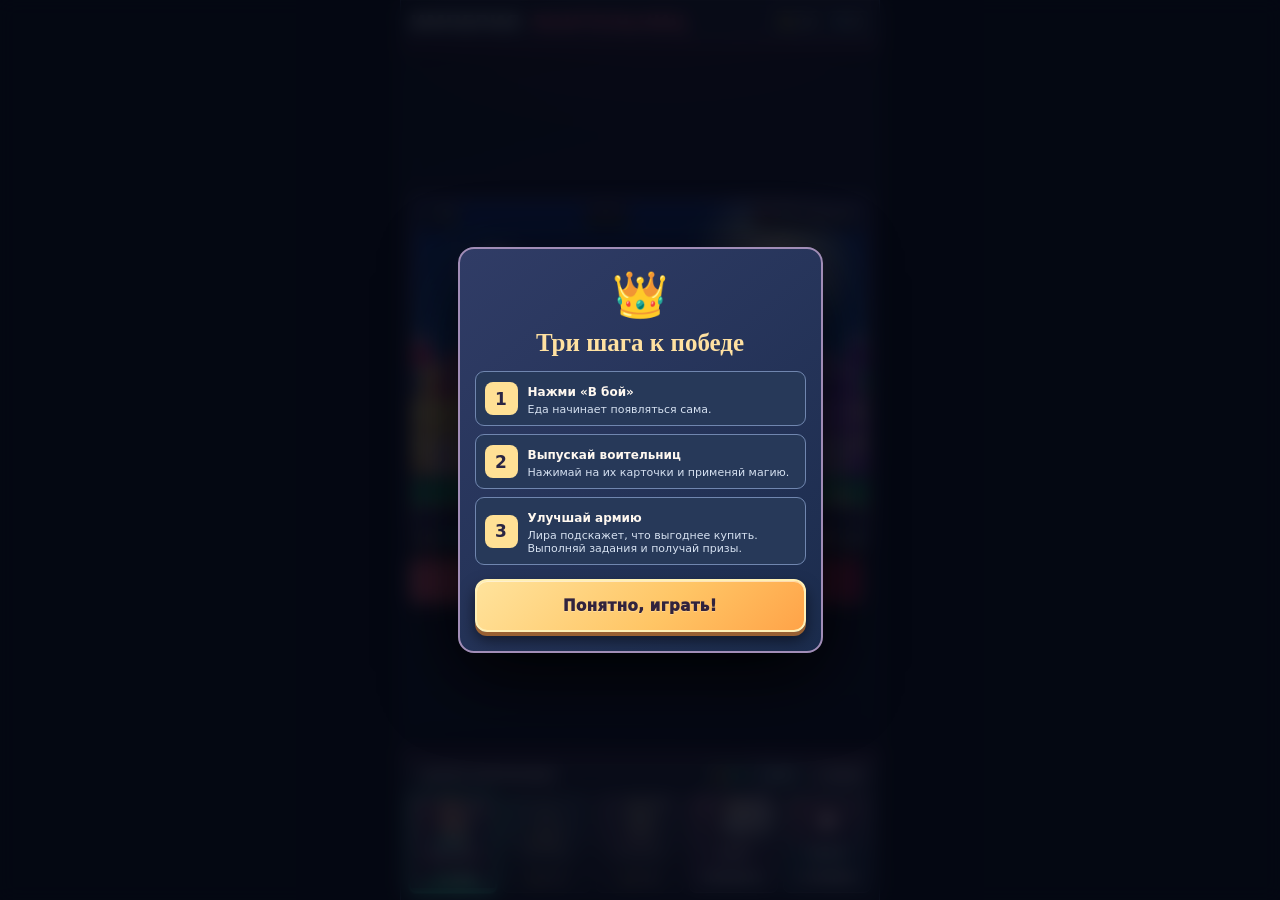
==== imperiya-voitel-nic/index.html @ 3a55069f "v15 ship Rock Tactics UI with one unified stylesheet and versioned game logic" ====
<!doctype html><html lang="ru"><head><meta charset="utf-8"><meta name="viewport" content="width=device-width,initial-scale=1,viewport-fit=cover"><meta name="theme-color" content="#0B0D17"><meta name="apple-mobile-web-app-capable" content="yes"><meta name="apple-mobile-web-app-status-bar-style" content="black-translucent"><meta name="apple-mobile-web-app-title" content="Воительницы"><meta name="description" content="Офлайн-рок-стратегия с единым боевым экраном: тактические режимы, три волны врагов, боевые контракты, автопризыв и постоянные кнопки воительниц"><link rel="manifest" href="manifest.webmanifest"><link rel="icon" href="icon.svg" type="image/svg+xml"><link rel="apple-touch-icon" href="icon.svg"><link rel="stylesheet" href="rock-v15.css?v=15"><title>Империя воительниц — Rock Tactics</title></head><body>
<div id="app">
<header id="gameHeader"><div><div class="eyebrow">CROWN QUEST · V15 · ROCK TACTICS</div><h1>ИМПЕРИЯ <span>ВОИТЕЛЬНИЦ</span></h1></div><div class="wallet"><div>🪙 <b id="gold">180</b></div><div>💎 <b id="gems">85</b></div></div></header>
<div class="champ" id="champ"></div><div id="audioDock" class="audio-dock" aria-label="Звуковая панель"></div><aside id="mentor" class="mentor" aria-label="Советы Лиры"></aside>
<main id="battlePage"><div class="battleframe"><canvas id="canvas" width="390" height="300" aria-label="Поле боя, слева — ваша база, справа — вражеская"></canvas><div class="topchip" id="topchip"></div><div class="bossbar" id="bossbar" hidden></div><div class="battle-alert" id="battleAlert" hidden></div><div class="hpbar" id="hpbar"></div></div><div id="fightaction"></div>
<div class="sectionname" id="worldHeading"><div><small id="eraText"></small><h2 id="eraName"></h2></div><button class="mode" data-a="mode" id="modeBtn">Поход ⟳</button></div>
<div class="foodbar"><span>🍎 <b id="foodValue">12</b></span><div class="bar"><i id="foodFill"></i></div><span id="foodRate">+2.1/с</span></div>
<div id="heroStatus" class="hero-status" aria-label="Особый приём героини" hidden></div>
<div class="sectionname" id="troopHeading"><b>ВОИТЕЛЬНИЦЫ</b><small>Нажимай, чтобы призвать</small></div><div id="units" class="unitgrid"></div>
<div class="sectionname" id="magicHeading"><b>МАГИЯ И КОМАНДИРША</b><small>Каждое умение 1 раз за бой</small></div><div class="spells" id="spells"></div>
<div id="battleShortcuts" class="battle-shortcuts"></div><p class="hint" id="hint"></p></main>
<main id="otherPage" hidden></main>
<nav id="nav"></nav><div id="battleQuick" class="battle-quick" aria-label="Быстрые боевые команды" hidden></div>
</div><div id="modal" hidden></div><div id="toast"></div><input id="savefile" type="file" accept=".json,application/json" hidden><script src="art.js" defer></script><script src="storybook.js?v=11" defer></script><script src="audio-v8.js?v=13" defer></script><script src="battle-v9.js" defer></script><script src="app.js?v=15" defer></script></body></html>
---- imperiya-voitel-nic/rock-v15.css ----
/* ALL-IN-ONE Rock Cockpit v15 stylesheet */
/* Single-sheet production theme — ROCK EDITION 13 */
/* ROYAL EDITION X — single stylesheet for all game pages */
/* QUEEN EMPIRE — ART DECO / SILK & STEEL, iPhone layout v3 */
:root{color-scheme:dark;--bg:#081c23;--ink:#fff9ed;--muted:#b7d2cc;--gold:#f2d09a;--champagne:#f9e7c2;--copper:#d39a6d;--line:#86a8a482;--card:#16404a;--mint:#9ce4d1;--red:#e48d81}
*{box-sizing:border-box;-webkit-tap-highlight-color:transparent}
html,body{margin:0;min-height:100%;background:#081a20;color:var(--ink);font-family:-apple-system,BlinkMacSystemFont,"SF Pro Display",system-ui,sans-serif}
html{overflow-x:hidden}body{overflow-x:hidden}
button{font:inherit;color:inherit;cursor:pointer;touch-action:manipulation}
button:disabled{opacity:.45;filter:grayscale(.42)}button:active:not(:disabled){transform:scale(.975)}
#app{min-height:100svh;width:100%;max-width:480px;margin:0 auto;padding-top:env(safe-area-inset-top);padding-bottom:calc(75px + env(safe-area-inset-bottom));background:radial-gradient(ellipse 110% 40% at 50% -5%,#29666e 0%,#153a45 50%,#0b242d 100%);box-shadow:0 0 80px #0007}
header{height:81px;display:flex;justify-content:space-between;align-items:center;gap:7px;padding:10px 15px;border-bottom:1px solid #ddc18f49;background:linear-gradient(105deg,#0f343b,#173f46 65%,#0b252f)}
.eyebrow{color:#ebcba0;font-size:9px;letter-spacing:2px;font-weight:850}
h1{font:700 25px/1.02 Georgia,"Times New Roman",serif;margin:4px 0 0;letter-spacing:.15px;max-width:235px;text-shadow:0 2px 5px #05141b}
h1 span{display:block;color:var(--gold);letter-spacing:.3px}
.wallet{display:flex;flex-direction:column;gap:5px}
.wallet div{min-width:80px;text-align:center;border:1px solid #e9d1a662;background:#0b2529b8;padding:5px 8px;border-radius:20px;font-size:12px;font-weight:850;box-shadow:inset 0 1px #ffffff15}
.wallet b{color:#f8db9e;font-variant-numeric:tabular-nums}
.champ{margin:9px 12px 10px;display:flex;align-items:center;gap:10px;padding:6px 9px;border:1px solid #e9c68e95;border-radius:16px;background:linear-gradient(115deg,#1d5960,#0e333e 75%);box-shadow:0 7px 22px #010e16ad,inset 0 1px #ffffff24}
.portrait{width:61px;height:67px;flex:none;overflow:hidden;border-radius:10px;background:#4b827e;border:1px solid #f2d1a7c9;box-shadow:0 0 0 2px #113f45,0 3px 8px #07161a70}
.portrait svg{width:100%;height:100%;object-fit:cover;transform:scale(1.24) translateY(10%);transform-origin:50% 10%}
.champtext{flex:1;min-width:0}.champtext label{font-size:8px;letter-spacing:1.1px;font-weight:900;color:#ead5aa}.champtext strong{display:block;font:700 19px Georgia,serif;margin:2px 0;text-overflow:ellipsis;overflow:hidden;white-space:nowrap}.champtext small{color:#bddee1;font-size:10px}
.chip,.mode{border:1px solid #e8cca18a;border-radius:10px;background:linear-gradient(125deg,#24545b,#0a2d39);font-size:11px;font-weight:850;padding:8px 9px;color:#ffebc8;box-shadow:inset 0 1px #ffffff1a}
.battleframe{position:relative;margin:0 10px;border:2px solid #e5c493;border-radius:18px;overflow:hidden;background:#93ced0;box-shadow:0 8px 25px #020e16cc,0 0 0 3px #19414c}
canvas{display:block;width:100%;height:auto;aspect-ratio:390/300;background:#9dcdd1;touch-action:none}
.topchip{position:absolute;left:9px;right:9px;top:9px;display:flex;justify-content:space-between;gap:6px;pointer-events:none}
.topchip span{background:#0c2d32e0;border:1px solid #ffe4ae66;box-shadow:0 3px 9px #082a3085;padding:6px 8px;border-radius:8px;color:#fdf3e0;font-size:11px;font-weight:900;font-variant-numeric:tabular-nums}
.hpbar{position:absolute;left:8px;right:8px;bottom:7px;display:flex;align-items:center;gap:7px;pointer-events:none}
.hpbar .track{flex:1;height:11px;border-radius:30px;background:#08292bbf;border:1px solid #ffecbc88;overflow:hidden;box-shadow:inset 0 1px 4px #0006}
.hpbar .track i{display:block;height:100%;background:linear-gradient(90deg,#ffe8ac,#ed926f);transition:width .24s}
.hpbar .track.enemy i{background:linear-gradient(90deg,#8fd9c7,#3e8791)}
.hpbar b{font-size:13px;text-shadow:0 1px 2px #000}
.sectionname{display:flex;justify-content:space-between;align-items:center;gap:5px;margin:12px 14px 7px}
.sectionname h2{font:700 21px Georgia,serif;margin:2px 0 0;letter-spacing:.1px}
.sectionname small{color:#c0dcd7;font-size:10px}.sectionname b{font-size:11px;font-weight:900;color:#f3daa7;letter-spacing:1.3px}
.foodbar{display:flex;align-items:center;gap:9px;margin:0 11px;padding:8px 10px;background:#061b21b9;border:1px solid #a4a48052;border-radius:11px;font-size:12px;font-weight:900}
.foodbar span:last-child{font-size:10px;color:#ebd5a5}.bar{height:8px;border-radius:12px;background:#1e4850;flex:1;overflow:hidden;box-shadow:inset 0 1px 4px #0008}.bar i{display:block;width:10%;height:100%;background:linear-gradient(90deg,#edcd8c,#e8a16a)}
.unitgrid{display:grid;grid-template-columns:repeat(3,minmax(0,1fr));gap:7px;margin:0 11px}
.unit{background:linear-gradient(150deg,#275b61,#12414a 58%,#092c38);border:1px solid #c6a879ad;border-radius:13px;min-height:130px;overflow:hidden;position:relative;padding:3px 5px 8px;box-shadow:inset 0 1px #ffffff2e,0 5px 10px #0004;text-align:center}
.unit:before{content:"";position:absolute;top:0;left:0;right:0;height:48%;background:radial-gradient(ellipse at 50% 80%,#87b6a850,transparent 75%);pointer-events:none}
.unit:after{content:"";position:absolute;bottom:0;left:0;right:0;height:1px;background:#f3daa857}
.unit .art{display:block;height:86px;margin:0 auto -2px;position:relative}
.unit .art svg{display:block;height:86px;width:100%;max-width:100px;margin:auto;filter:drop-shadow(0 5px 5px #041d237a)}
.unit strong{display:block;font-size:10.5px;line-height:1.08;min-height:22px;text-shadow:0 1px 2px #05131d}
.unit .cost{display:inline-block;background:#e6bd85;color:#162c32;padding:3px 9px;border-radius:7px;font-size:10px;font-weight:950;box-shadow:0 2px 5px #0004}
.spells{display:grid;grid-template-columns:repeat(4,minmax(0,1fr));gap:7px;margin:0 11px}
.spell{min-height:53px;display:flex;flex-direction:column;align-items:center;justify-content:center;gap:2px;border-radius:11px;background:linear-gradient(145deg,#2e6970,#0e3945);border:1px solid #bba77d8f;box-shadow:inset 0 1px #ffffff20}
.spell span{font-size:22px;line-height:1.15}.spell small{font-size:9px;font-weight:850;color:#f1e6d5}
.go{display:block;width:calc(100% - 22px);margin:11px 11px 0;border:1px solid #fff1d0;border-radius:13px;background:linear-gradient(125deg,#ffe9b8,#eac18b 48%,#dca071);color:#10313c;font-size:13px;font-weight:1000;letter-spacing:.5px;padding:14px 8px;box-shadow:0 6px 18px #021d20ac,inset 0 1px #fff9}
.hint{font-size:11px;text-align:center;color:#c0d6d6;min-height:16px;margin:8px 12px}
nav{position:fixed;z-index:10;bottom:0;left:50%;transform:translateX(-50%);width:100%;max-width:480px;padding-bottom:env(safe-area-inset-bottom);display:grid;grid-template-columns:repeat(5,minmax(0,1fr));background:#0c2b35f7;backdrop-filter:blur(16px);border-top:1px solid #d0af826b;box-shadow:0 -10px 35px #0009}
nav button{border:0;background:transparent;padding:10px 2px 8px;font-size:10px;font-weight:850;display:flex;flex-direction:column;align-items:center;gap:3px;color:#b1c5c3}
nav button span{font-size:22px;line-height:1}nav button.active{color:#ffe2a1}nav button.active span{filter:drop-shadow(0 0 5px #eac99288)}
#otherPage{padding:3px 12px 18px}
.herohead{margin:0 0 13px;padding:18px 15px;border-radius:17px;background:linear-gradient(135deg,#296268,#123e46 70%);border:1px solid #d6b88975;box-shadow:inset 0 1px #ffffff23}
.herohead h2{font:700 25px Georgia,serif;margin:0 0 6px;color:#fff9e5}
.herohead p{font-size:12px;line-height:1.5;color:#d7ebe5;margin:0}
.grid2{display:grid;grid-template-columns:repeat(2,minmax(0,1fr));gap:9px}
.tile{min-width:0;background:linear-gradient(145deg,#23535a,#12323c);border:1px solid #adc1ad66;border-radius:14px;padding:11px;box-shadow:inset 0 1px #ffffff17,0 5px 14px #06161a40}
.tile .icon{font-size:27px}
.tile strong{display:block;margin:9px 0 5px;font-size:13px;line-height:1.2}
.tile p{font-size:11px;line-height:1.4;color:#c5ddd9;min-height:31px;margin:0 0 8px}
.tile button,.smallgo{width:100%;border:1px solid #fde5bc;border-radius:9px;padding:8px 6px;background:linear-gradient(120deg,#f6e2b5,#dfa776);color:#19353a;font-size:11px;font-weight:950}
.row{display:flex;align-items:center;gap:9px;margin:7px 0;padding:9px;border-radius:13px;border:1px solid #b9ba9275;background:linear-gradient(100deg,#225058,#143640)}
.row .icon{font-size:26px;flex:0 0 30px}.row .desc{flex:1;min-width:0}
.row strong{font-size:13px}.row p{font-size:11px;color:#cbdedb;margin:3px 0 0;line-height:1.25}.row button{border:0;border-radius:9px;min-width:75px;background:#eac48d;color:#1b3338;font-size:11px;font-weight:900;padding:10px 6px}
.herogrid{display:grid;grid-template-columns:repeat(3,minmax(0,1fr));gap:8px}
.herocard{padding:5px 5px 8px;text-align:center;overflow:hidden;border:1px solid #e7c6978c;border-radius:13px;background:linear-gradient(#255862,#143943)}
.herocard.on{outline:2px solid #ffe2a2;outline-offset:-3px}
.herocard svg{width:100%;height:130px;display:block;background:#2a7477;border-radius:9px;object-fit:cover}
.herocard strong{display:block;margin:5px 0 3px;white-space:nowrap;text-overflow:ellipsis;overflow:hidden;font-size:11px}
.herocard small{display:block;font-size:9px;color:#bad5d2}
.herocard button{margin-top:6px;width:100%;border:0;padding:7px 1px;border-radius:8px;background:#e5c08b;color:#15323b;font-size:10px;font-weight:950}
.micro{font-size:11px;line-height:1.5;color:#bbd3cf}
.divider{border:0;height:1px;background:#94a58d5c;margin:15px 0}
#modal{position:fixed;z-index:20;inset:0;padding:18px;display:flex;align-items:center;justify-content:center;background:#031419d9;backdrop-filter:blur(8px)}
.modalbox{width:min(365px,100%);max-height:90svh;overflow:auto;padding:21px 17px;text-align:center;border-radius:20px;background:linear-gradient(160deg,#306771,#102d38);border:1px solid #f7d49d;box-shadow:0 20px 80px #000b}
.modalbox .big{font-size:50px}.modalbox h2{font:700 28px Georgia,serif;margin:8px 0}.modalbox p{font-size:13px;line-height:1.53;color:#d4e6dc}.modalbox .go{width:100%;margin:15px 0 0}
#toast{position:fixed;z-index:30;bottom:calc(100px + env(safe-area-inset-bottom));left:50%;transform:translate(-50%,12px);pointer-events:none;opacity:0;max-width:87vw;min-width:150px;padding:11px 16px;text-align:center;border-radius:99px;background:#ffe2b1;box-shadow:0 9px 28px #00191bc2;color:#18313a;font-size:12px;font-weight:900;transition:opacity .25s,transform .25s}
#toast.show{opacity:1;transform:translate(-50%,0)}
[hidden]{display:none!important}
@media(max-height:740px){header{height:69px}.champ{margin:7px 11px 8px}.portrait{height:52px;width:51px}.unit{min-height:119px}.unit .art,.unit .art svg{height:75px}.spell{min-height:47px}h1{font-size:22px}}
@media(min-width:550px){#app{border-left:1px solid #4d8383;border-right:1px solid #4d8383}}


/* Version 4 — cards, dungeon and boss encounters */
.bossbar{position:absolute;top:42px;left:45px;right:45px;z-index:3;display:flex;align-items:center;gap:7px;border:1px solid #ffe7b9;background:#16323ce8;padding:6px 9px;border-radius:11px;box-shadow:0 2px 12px #102127a1;font-size:10px;color:#ffe8bb;backdrop-filter:blur(5px)}
.bossbar strong{font-size:10px;letter-spacing:.7px;white-space:nowrap}.bossbar span{white-space:nowrap;font-variant-numeric:tabular-nums;font-weight:900;color:#fff1d7}.boss-track{height:7px;flex:1;border-radius:8px;overflow:hidden;background:#172c36;border:1px solid #ffdebc61}.boss-track i{height:100%;background:linear-gradient(90deg,#a53f47,#ed9169,#f6c994);display:block;transition:width .3s}
.battle-alert{position:absolute;bottom:43px;left:19px;right:19px;z-index:3;padding:8px;text-align:center;font-size:11px;line-height:1.2;font-weight:850;color:#ffedd1;border:1px solid #ffe2ac;background:#0f3440d9;border-radius:10px;box-shadow:0 3px 12px #04192389}
.featurebuttons{display:grid;grid-template-columns:repeat(2,minmax(0,1fr));gap:9px;margin:8px 0 16px}.featurebuttons button{min-height:91px;border:1px solid #e7d4a583;border-radius:14px;padding:12px 9px;background:linear-gradient(140deg,#2f6267,#0b3b46 74%);text-align:left;box-shadow:inset 0 1px #fff2,0 5px 12px #051a209e}.featurebuttons button b{display:block;font-size:14px;color:#f9e1b3;margin-bottom:8px;line-height:1.3}.featurebuttons button small{font-size:10px;color:#bfe3dc;line-height:1.35;display:block}
.deckslots{display:grid;grid-template-columns:repeat(3,minmax(0,1fr));gap:8px;margin:5px 0 15px}.deckslot{border:1px solid #9abb9d;border-radius:12px;background:linear-gradient(145deg,#275a65,#102c37);padding:7px 4px;min-height:105px;display:flex;flex-direction:column;align-items:center;gap:4px;justify-content:center;box-shadow:inset 0 1px #fff2}.deckslot.chosen{outline:2px solid #f5d392;outline-offset:-3px;box-shadow:0 0 12px #f5d39246}.deckslot small{color:#c3d8cf;font-size:9px}.deckslot span{font-size:29px}.deckslot strong{font-size:11px;max-width:100%;overflow:hidden;text-overflow:ellipsis;white-space:nowrap;color:#fff4dd}
.cardtile{position:relative;overflow:hidden;min-height:177px}.cardtile.equipped{border-color:#f8d4a3;box-shadow:0 0 0 1px #e5c08360 inset}.cardtile .rarity{display:block;text-align:right;font-size:9px;color:#f5dba8;letter-spacing:.35px;white-space:nowrap}.cardtile .cardicon{height:62px;display:flex;align-items:center;justify-content:center;margin:4px -3px 7px;background:radial-gradient(ellipse,#b3ccab4d,#0f424b00 70%);font-size:40px;filter:drop-shadow(0 4px 7px #0008)}.cardtile strong{min-height:16px}.cardtile p{min-height:45px}
.reward-card{border:1px solid #ffe3ab;border-radius:12px;background:linear-gradient(120deg,#315f69,#6b6249);padding:13px 8px;margin:13px 0 5px;color:#fff3d2;font-size:13px;font-weight:850;box-shadow:0 5px 18px #0005}
.dungeon-intro{min-height:160px;display:flex;align-items:center;gap:13px;padding:10px 15px;border:1px solid #e9cca180;border-radius:17px;margin:5px 0 15px;background:linear-gradient(120deg,#1a3449,#193d4b,#204d54);overflow:hidden}.dungeon-intro .dungeon-visual{font-size:82px;flex:0 0 110px;position:relative;text-align:center;filter:drop-shadow(0 5px 6px #081725)}.dungeon-intro .halo{position:absolute;width:90px;height:90px;border:2px solid #e6c48d60;border-radius:50%;left:10px;top:0;z-index:-1;box-shadow:0 0 35px #e6c48d3d}.dungeon-intro small{font-size:9px;color:#e5d3ac;font-weight:900;letter-spacing:.65px}.dungeon-intro h3{font:700 27px Georgia,serif;margin:7px 0;color:#ffe6b8}.dungeon-intro p{font-size:11px;line-height:1.42;color:#c7e1dd;margin:0}
@media(max-width:370px){.bossbar{left:23px;right:23px}.featurebuttons button{padding:9px 7px}.featurebuttons button b{font-size:12px}.dungeon-intro{gap:7px}.dungeon-intro .dungeon-visual{flex-basis:82px;font-size:62px}}


/* ROYAL EDITION X — one visual system. Classic ink • champagne gold • ruby lacquer.
   Layout intentionally uses a single stylesheet instead of five conflicting version layers. */
:root{
 color-scheme:dark;
 --bg:#070f23;--ink:#fff7ee;--muted:#cbd5e7;
 --gold:#ffd472;--champagne:#ffe39e;--copper:#dca15d;
 --line:#58759d;--card:#182d51;--mint:#35dfb9;--red:#f75686;
 --panel:#17294b;--panel2:#101f3b;--purple:#984ebf;
 --stroke:#7d82a4;
}
*{box-sizing:border-box;-webkit-tap-highlight-color:transparent}
html,body{background:#050b18;color:#fff8f1;font-family:-apple-system,BlinkMacSystemFont,"SF Pro Display",system-ui,sans-serif}
button{touch-action:manipulation;transition:filter .13s,transform .13s}
button:focus-visible{outline:3px solid #ffe9a6;outline-offset:3px}
button:active:not(:disabled){transform:scale(.975);filter:brightness(1.08)}
button:disabled{opacity:.48;filter:grayscale(.22)}
[hidden]{display:none!important}
#app{
 min-height:100dvh;max-width:480px;margin:auto;
 padding-top:env(safe-area-inset-top);
 padding-bottom:calc(87px + env(safe-area-inset-bottom));
 background:
 radial-gradient(ellipse 105% 26% at 50% -3%,#334a84 0%,#182e58 58%,transparent 100%),
 linear-gradient(180deg,#0c1d37,#101a37 48%,#0a1429);
 box-shadow:0 0 70px #000d;
 color:#fff7ed;
}
header{
 display:flex;align-items:center;justify-content:space-between;gap:8px;
 height:auto;min-height:77px;padding:10px 12px;
 background:linear-gradient(120deg,#172d52,#1e3b69 58%,#142342);
 border-bottom:2px solid #f1bb5b;
 box-shadow:inset 0 1px #ffffff25,0 5px 20px #0009;
}
.eyebrow{color:#88f1df;font-size:9px;font-weight:1000;letter-spacing:1.3px}
h1{font:900 25px/.98 Georgia,"Iowan Old Style",serif;color:#fff8ef;margin:5px 0 0;text-shadow:0 2px 4px #081122}
h1 span{display:block;color:#ffdb7d;text-shadow:0 2px 4px #362147}
.wallet{gap:4px;flex:none}
.wallet div{
 min-width:78px;padding:6px 8px;border:1px solid #95a6c6;border-radius:10px;
 background:#0c2040;text-align:center;box-shadow:inset 0 1px #ffffff2b;
 color:#e8f4ff;font-size:12px;font-weight:900;
}
.wallet b{color:#ffe59a;font-variant-numeric:tabular-nums}
.champ{
 position:relative;overflow:hidden;display:flex;align-items:center;gap:10px;
 margin:9px 10px 7px;padding:6px 9px;min-height:80px;
 border:1.5px solid #8f83af;border-left:4px solid #ffcb6c;border-radius:14px;
 background:
 linear-gradient(110deg,rgba(176,54,112,.22),transparent 44%),
 linear-gradient(130deg,#25345d,#1d3159 65%,#19395c);
 box-shadow:inset 0 1px #ffffff45,0 5px 15px #0008;
}
.champ:after{content:"✦";position:absolute;pointer-events:none;right:72px;top:1px;font-size:17px;color:#fce099;text-shadow:0 0 10px #f5da8c;opacity:.76}
.portrait{
 width:72px;height:73px;flex:none;border:2px solid #f4cb78;border-radius:11px;
 background:linear-gradient(135deg,#d86ca4,#624baf);
 overflow:hidden;box-shadow:0 2px 10px #050c1d8a;
}
.portrait svg{width:100%;height:100%;transform:scale(1.23) translateY(9%);transform-origin:50% 10%}
.champtext{flex:1;min-width:0}
.champtext label{font-size:9px;color:#ffe29f;font-weight:1000;letter-spacing:.65px}
.champtext strong{display:block;margin:3px 0 2px;color:#fff7ef;font:900 21px Georgia,serif;white-space:nowrap;overflow:hidden;text-overflow:ellipsis}
.champtext small{display:block;color:#dbe1f9;font-size:10px;white-space:nowrap;overflow:hidden;text-overflow:ellipsis}
.chip,.mode{
 min-height:43px;padding:9px 11px;flex:none;
 border:1px solid #7899cf;border-radius:10px;
 background:linear-gradient(145deg,#29528e,#1d3865);
 color:#fff7e9;font-size:11px;font-weight:900;
 box-shadow:inset 0 1px #ffffff25,0 2px 0 #0a1731;
}
.champ .chip{min-height:41px;padding:7px 8px;max-width:80px}
.mode{background:linear-gradient(110deg,#6a346d,#3d376c);border-color:#b58fb5}
#audioDock{
 display:grid;grid-template-columns:minmax(0,1fr) auto auto auto;
 gap:5px;align-items:center;
 margin:0 10px 8px;padding:5px 7px;min-height:46px;
 border:1px solid #647fae;border-radius:10px;
 background:#15294b;
 box-shadow:inset 0 1px #ffffff1e,0 3px 9px #050b20a8;
}
.audio-identity{display:flex;align-items:center;gap:7px;min-width:0}
.audio-bars{display:flex;align-items:end;gap:2px;flex:none;width:23px;height:25px;border-left:2px solid #ffd16c;padding-left:3px}
.audio-bars i{display:block;width:3px;height:26%;border-radius:3px 3px 0 0;background:#f5c66f}
#audioDock.music-playing .audio-bars i:nth-child(odd){animation:lux-bars .41s ease-in-out infinite alternate}
#audioDock.music-playing .audio-bars i:nth-child(even){animation:lux-bars .55s ease-in-out .17s infinite alternate}
@keyframes lux-bars{0%{height:20%}100%{height:94%}}
.audio-label{display:flex;flex-direction:column;gap:2px;min-width:0}
.audio-label b{color:#ffd887;font-size:9px;font-weight:1000;letter-spacing:.3px;white-space:nowrap}
.audio-label small{color:#bfd2ed;font-size:8.7px;overflow:hidden;text-overflow:ellipsis;white-space:nowrap}
.audio-toggle{
 min-width:45px;min-height:39px;padding:5px 4px;
 border:1px solid #718ba9;border-radius:8px;
 background:#28456b;color:#f5f7ff;font-size:10px;font-weight:1000;
 white-space:nowrap;
}
.audio-toggle.on{background:#125f65;border-color:#42e0b3;color:#d6fff1}
.audio-toggle.off{background:#343048;border-color:#736780;color:#d0c6df}
.audio-toggle.volume{background:#40365e;color:#ffe3a5}
.mentor{
 display:grid;grid-template-columns:48px minmax(0,1fr) 91px;
 align-items:center;gap:9px;margin:0 10px 10px;padding:7px 8px;
 min-height:77px;border:1px solid #7a7eb3;border-left:4px solid #36e1c2;
 border-radius:12px;background:linear-gradient(130deg,#223c65,#1a3156);
 box-shadow:0 4px 12px #040c2391;
}
.mentor-avatar{width:48px;height:57px;border:1.5px solid #ffd072;background:#9e65b9;border-radius:10px;overflow:hidden}
.mentor-avatar svg{width:100%;height:100%;transform:scale(1.25) translateY(7%);transform-origin:50% 10%}
.mentor-copy{display:flex;flex-direction:column;justify-content:center;gap:3px;min-width:0}
.mentor-copy small{color:#5df1d4;font-size:8px;font-weight:1000;letter-spacing:.4px;line-height:1.2}
.mentor-copy strong{color:#ffdd91;font-size:13px;line-height:1.12;font-weight:900}
.mentor-copy p{margin:0;color:#dce7f7;font-size:10.3px;line-height:1.32;display:-webkit-box;-webkit-line-clamp:3;-webkit-box-orient:vertical;overflow:hidden}
.mentor-action{
 min-height:46px;padding:7px 5px;border:1px solid #fff0ae;border-radius:9px;
 background:linear-gradient(130deg,#ffe28d,#f9b84c);
 color:#36243f;font-size:10.5px;font-weight:1000;line-height:1.16;
 box-shadow:0 3px 0 #9d672d;overflow-wrap:anywhere;
}
.mentor-action:disabled{background:#53627f;color:#d0dcf0;border-color:#8792b8;opacity:1}
.battleframe{
 margin:0 9px;border:3px solid #efba62;border-radius:15px;overflow:hidden;
 background:#2c76d3;box-shadow:0 0 0 1px #815a73,0 6px 18px #000b;
}
canvas{width:100%;display:block;height:auto;aspect-ratio:390/300;background:#2971c9}
.topchip{position:absolute;left:8px;right:8px;top:7px;display:flex;justify-content:space-between;gap:5px;pointer-events:none}
.topchip span{
 padding:6px 7px;background:#0b1b42e9;color:#fff8ed;border:1px solid #e7bf83;border-radius:8px;
 font-size:10px;font-weight:1000;font-variant-numeric:tabular-nums;white-space:nowrap;
}
.hpbar{left:8px;right:8px;bottom:7px;gap:6px}
.hpbar .track{height:12px;background:#091b3ddc;border:1.5px solid #ffdf96}
.hpbar .track i{background:linear-gradient(90deg,#059ce3,#25dfbc);border-radius:10px}
.hpbar .track.enemy i{background:linear-gradient(90deg,#f72e70,#ff9651)}
.hpbar b{font-size:14px}
.bossbar{
 position:absolute;z-index:3;top:41px;left:22px;right:22px;display:flex;align-items:center;gap:7px;
 padding:8px 9px;border:1.5px solid #ffb58c;border-radius:10px;
 background:#5b2254ed;color:#ffefdc;font-size:10px;box-shadow:0 2px 12px #0009;
}
.bossbar strong,.bossbar span{color:#fff;font-weight:1000}
.boss-track{height:9px;flex:1;background:#291b3d;border:1px solid #ffafc3;border-radius:15px;overflow:hidden}
.boss-track i{display:block;height:100%;background:linear-gradient(90deg,#f63887,#f9c460)}
.battle-alert{position:absolute;z-index:3;bottom:39px;left:18px;right:18px;padding:8px;background:#19244aec;border:1px solid #ffd07e;border-radius:9px;color:#ffe8ba;font-size:11px;font-weight:900;text-align:center}
#fightaction{margin:10px 10px 0}
.go{
 display:block;width:100%;min-height:53px;margin:0;
 padding:10px 14px;border:2px solid #fff0b5;border-radius:12px;
 background:linear-gradient(135deg,#ffe39c,#ffc565 58%,#ffa348);
 color:#32233d;text-shadow:0 1px #fff4;font-size:15px;font-weight:1000;letter-spacing:.4px;
 box-shadow:0 4px 0 #986032,0 8px 15px #0008,inset 0 1px #fff8;
}
.go:active:not(:disabled){transform:translateY(2px);box-shadow:0 2px 0 #986032,0 5px 10px #0008}
.battletools{display:flex;gap:7px;margin:0}
.battletools .chip{flex:1;min-width:0;min-height:45px;padding:8px 4px}
.sectionname{margin:12px 11px 8px;align-items:center}
.sectionname b{color:#ffe19b;font-size:11px;font-weight:1000;letter-spacing:.7px}
.sectionname h2{color:#ffe29b;font:800 21px Georgia,serif}
.sectionname small{color:#cfd9ea;font-size:10px}
.foodbar{
 margin:0 10px;min-height:46px;padding:9px 10px;
 border:1px solid #7384ab;border-radius:10px;
 background:linear-gradient(115deg,#233357,#192a4b);
 font-size:12px;font-weight:900;color:#f9f3e8;
}
.foodbar span:last-child{color:#ffe39d;font-size:11px}
.bar{height:11px;border:1px solid #63769e;background:#0c1d3d;border-radius:12px;flex:1;box-shadow:inset 0 1px 4px #0008}
.bar i{display:block;height:100%;background:linear-gradient(90deg,#00a8e6,#24e0b8,#b8f9a4);border-radius:10px}
.unitgrid{display:grid;grid-template-columns:repeat(3,minmax(0,1fr));gap:8px;margin:0 10px}
.unit{
 position:relative;overflow:hidden;padding:4px 4px 9px;
 min-height:150px;border:1.5px solid #817db1;border-radius:13px;
 background:linear-gradient(145deg,#313457,#1d2b4c);
 text-align:center;box-shadow:0 4px 0 #070f28,0 6px 10px #0006;
}
.unit:before{
 content:"";position:absolute;left:4px;right:4px;top:4px;height:92px;
 background:linear-gradient(135deg,#faab61,#cb427e 70%,#6536a1);border-radius:9px;
}
.unit:nth-child(2):before{background:linear-gradient(135deg,#41e8d2,#3289d4 70%,#493eac)}
.unit:nth-child(3):before{background:linear-gradient(135deg,#9b5ce3,#eb6e9b 75%,#f7bc6a)}
.unit:after{content:none}
.unit .art{position:relative;display:block;width:100%;height:96px}
.unit .art svg{display:block;max-width:112px;width:100%;height:106px;margin:auto;filter:drop-shadow(0 4px 4px #10143c88)}
.unit strong{position:relative;display:block;min-height:26px;color:#fffaf3;font-size:11px;line-height:1.15;font-weight:1000;text-shadow:0 1px 3px #040814}
.unit .cost{
 position:relative;display:block;margin:2px auto 0;padding:5px 5px;
 min-width:80%;border:1px solid #ffecab;border-radius:8px;
 background:linear-gradient(110deg,#ffe58e,#fab951);color:#332440;
 font-size:11px;font-weight:1000;box-shadow:0 2px 0 #985e3b;
}
.unit.ready{border-color:#45edbf;box-shadow:0 0 0 1px #3ae5ae,0 4px 0 #07152c}
.unit.locked{border-color:#73667e}
.unit.locked:before{filter:saturate(.36) brightness(.78)}
.unit.locked .art{opacity:.68}
.unit.locked .cost{background:#504461;color:#e7dced;border-color:#89799c}
.spells{display:grid;grid-template-columns:repeat(4,minmax(0,1fr));gap:7px;margin:0 10px}
.spell{
 display:flex;align-items:center;justify-content:center;flex-direction:column;gap:2px;
 min-height:63px;padding:6px 3px;
 background:linear-gradient(145deg,#433663,#282b58);
 border:1.5px solid #8b83c4;border-radius:11px;color:#fff7f3;
 box-shadow:0 3px 0 #080c25;
}
.spell span{font-size:23px;line-height:1.15}
.spell small{font-size:10px;color:#f4e7ff;max-width:100%;overflow:hidden;text-overflow:ellipsis;white-space:nowrap}
.spell:disabled{opacity:.42}
.battle-shortcuts{display:grid;grid-template-columns:1fr 1fr;gap:8px;margin:10px 10px 0}
.battle-shortcuts:empty{display:none}
.battle-shortcuts button{
 min-height:44px;border:1px solid #7e88b1;border-radius:9px;
 background:linear-gradient(145deg,#293c65,#273458);font-size:11px;font-weight:900;color:#fff4e1;
}
.hint{min-height:18px;margin:10px 11px 14px;text-align:center;font-size:11px;color:#c7d4e7;line-height:1.45}
#battlePage{padding-bottom:72px}
#otherPage{padding:4px 10px 25px}
.herohead{
 margin:4px 0 12px;padding:16px 14px;
 border:1.5px solid #8373a7;border-left:4px solid #ffca73;border-radius:13px;
 background:linear-gradient(120deg,#33355f,#1d355b);
 box-shadow:0 4px 14px #0008;
}
.herohead h2{color:#ffe0a3;font:900 23px Georgia,serif;margin:0 0 7px}
.herohead p{color:#dde4f2;font-size:12px;line-height:1.45;margin:0}
.grid2{display:grid;grid-template-columns:repeat(2,minmax(0,1fr));gap:9px}
.tile{
 display:flex;flex-direction:column;gap:3px;padding:12px;min-width:0;
 background:linear-gradient(140deg,#2c3c65,#1d2e50);border:1px solid #7b85b2;
 border-radius:12px;box-shadow:0 4px 9px #0007;
}
.tile .icon{font-size:26px}
.tile strong{display:block;margin:5px 0 2px;color:#fff8f0;font-size:13px;line-height:1.2}
.tile p{font-size:11px;line-height:1.42;color:#d1dced;flex:1;margin:0 0 7px}
.tile button,.smallgo{
 width:100%;min-height:43px;padding:8px 6px;
 border:1px solid #ffdc99;border-radius:9px;
 background:linear-gradient(140deg,#ffe19c,#f9ba57);color:#332440;
 font-size:11px;font-weight:1000;
}
.row{
 display:flex;align-items:center;gap:9px;min-height:69px;
 padding:11px 9px;margin:8px 0;
 border:1px solid #7783ad;border-radius:12px;
 background:linear-gradient(125deg,#293c66,#1e304f);
 box-shadow:0 3px 9px #0006;
}
.row .icon{font-size:25px;flex:none}
.row .desc{flex:1;min-width:0}
.row strong{font-size:13px;color:#fff9f0}
.row p{margin:3px 0 0;color:#d8dff0;font-size:11px;line-height:1.35}
.row button{
 flex:none;min-width:75px;min-height:45px;padding:8px 6px;
 background:linear-gradient(110deg,#ffe299,#f9b852);
 border:1px solid #ffdda0;border-radius:9px;
 color:#33243d;font-size:11px;font-weight:1000;
}
.herogrid{display:grid;grid-template-columns:repeat(3,minmax(0,1fr));gap:8px}
.herocard{
 display:flex;flex-direction:column;padding:5px 5px 8px;text-align:center;overflow:hidden;
 border:1.5px solid #8884b9;border-radius:13px;
 background:linear-gradient(150deg,#313558,#1b2c4e);
 box-shadow:0 4px 10px #0008;
}
.herocard.on{outline:2px solid #ffd780;outline-offset:-3px;border-color:#ffd780}
.herocard svg{
 display:block;width:100%;height:153px;object-fit:cover;
 border-radius:9px;background:#a576bd;filter:drop-shadow(0 2px 4px #0b1230a6);
}
.herocard strong{display:block;margin:7px 0 2px;color:#fff9f2;font-size:12px;white-space:nowrap;text-overflow:ellipsis;overflow:hidden}
.herocard small{display:block;margin-bottom:7px;color:#d4d9f2;font-size:10px;line-height:1.2}
.herocard button{
 width:100%;min-height:39px;margin-top:auto;padding:6px 2px;
 border:1px solid #ffe09c;border-radius:8px;
 background:linear-gradient(110deg,#ffe29c,#f9b957);
 color:#35243c;font-size:10px;font-weight:1000;
}
.micro{font-size:11px;line-height:1.5;color:#c4d1e5}
.divider{height:1px;border:0;background:#6578a080;margin:17px 0}
.featurebuttons{display:grid;grid-template-columns:repeat(2,minmax(0,1fr));gap:8px;margin:9px 0 14px}
.featurebuttons button{
 min-height:95px;padding:13px 11px;text-align:left;border:1px solid #8a86b2;border-radius:12px;
 background:linear-gradient(140deg,#34365f,#232c55);box-shadow:0 4px 10px #0007;
}
.featurebuttons button b{display:block;margin-bottom:6px;color:#ffe39a;font-size:13px}
.featurebuttons button small{color:#d9dff1;font-size:11px;line-height:1.35}
.shopfilters{display:flex;gap:7px;overflow-x:auto;margin:10px 0 13px;padding:2px 0 5px;scrollbar-width:none;-webkit-overflow-scrolling:touch}
.shopfilters::-webkit-scrollbar{display:none}
.shopfilters button{
 flex:none;min-height:44px;padding:9px 12px;
 border:1px solid #8a84b5;border-radius:10px;
 background:#283659;color:#e3ddee;font-size:11px;font-weight:900;
}
.shopfilters button.active{background:linear-gradient(120deg,#ffe39c,#fbbb59);border-color:#ffe89f;color:#33243e}
.market-card{
 display:flex;align-items:center;gap:10px;min-height:90px;
 margin:9px 0;padding:10px;border:1px solid #7b84b3;border-radius:12px;
 background:linear-gradient(120deg,#2b3a61,#202f51);box-shadow:0 3px 10px #0007;
}
.market-card.affordable{border-color:#4fe3c5}
.market-icon{display:grid;place-items:center;flex:0 0 43px;height:50px;border-radius:10px;background:#523f77;font-size:25px}
.market-desc{flex:1;min-width:0}
.market-desc strong{display:block;color:#fff8f2;font-size:13px;line-height:1.2}
.market-desc small{display:block;margin:4px 0;color:#d3dff1;font-size:11px;line-height:1.35}
.market-desc span{font-size:10px;color:#ffe6ab;font-weight:900}
.market-card button{
 min-height:44px;flex:0 0 84px;padding:6px 4px;
 border:1px solid #ffe5a2;border-radius:9px;background:linear-gradient(110deg,#ffe496,#fabb5f);
 color:#35253f;font-size:11px;font-weight:1000;
}
.market-card button.tooexpensive{background:#364567;color:#e0dcea;border-color:#7e82ac}
.market-card button.owned{background:#236b61;color:#e2fff5;border-color:#59dfbb}
.missions-board{
 margin:10px 0 13px;padding:13px 11px 6px;
 background:linear-gradient(135deg,#2b3b62,#203457);
 border:1px solid #8089b4;border-radius:12px;
}
.missions-heading{display:flex;align-items:center;justify-content:space-between;padding:3px 2px 10px;border-bottom:1px solid #64769b}
.missions-heading small{color:#7df6d5;font-size:9px;font-weight:900;letter-spacing:.6px}
.missions-heading h3{color:#ffdf9c;margin:4px 0 0;font:900 22px Georgia,serif}
.missions-heading b{padding:6px 9px;background:#ffdc82;border-radius:7px;color:#28213b;font-weight:1000;font-size:12px}
.mission{display:flex;align-items:center;gap:9px;padding:11px 0}
.mission+.mission{border-top:1px solid #67759b9c}
.mission-icon{display:grid;place-items:center;flex:0 0 33px;height:38px;background:#50426f;border-radius:9px;font-size:22px}
.mission-main{flex:1;min-width:0}
.mission-main strong{display:block;white-space:nowrap;overflow:hidden;text-overflow:ellipsis;font-size:12px;color:#fff8f3}
.mission-main small{display:block;margin:4px 0 6px;color:#d1ddec;font-size:10px;line-height:1.25}
.mission-meter{height:7px;background:#0f213b;border:1px solid #6474a1;border-radius:8px;overflow:hidden}
.mission-meter i{display:block;height:100%;background:linear-gradient(90deg,#15bfc3,#7feaab,#ffe2a3)}
.mission button{flex:none;min-width:75px;min-height:42px;padding:6px 5px;background:linear-gradient(120deg,#ffe399,#f9bb63);color:#31233e;border:1px solid #ffecae;border-radius:9px;font-size:10px;font-weight:1000}
.mission button:disabled{opacity:1;background:#34466a;color:#c8cfe0;border-color:#7281a5}
.daily-reward{display:flex;justify-content:space-between;gap:9px;align-items:center;padding:14px 12px;margin:12px 0;background:linear-gradient(125deg,#663a62,#2a355b);border:1px solid #d7a66d;border-radius:12px}
.daily-reward>div{display:flex;flex-direction:column;gap:4px;min-width:0}
.daily-reward small{color:#ffe8ab;font-size:9px;font-weight:1000}
.daily-reward strong{color:#fff8eb;font-size:13px}
.daily-reward span{color:#f2d7d8;font-size:11px}
.daily-reward button{flex:none;min-height:44px;padding:7px 9px;background:linear-gradient(120deg,#ffe594,#f9b85b);color:#35243c;border:1px solid #ffebaf;border-radius:9px;font-size:11px;font-weight:900}
.daily-reward button:disabled{opacity:1;background:#4b516d;color:#dde2ee;border-color:#8d90af}
.stat-grid{display:grid;grid-template-columns:repeat(4,minmax(0,1fr));gap:7px}
.stat-grid>div{padding:11px 3px;text-align:center;border:1px solid #7886b0;border-radius:9px;background:#26365a}
.stat-grid strong{display:block;color:#ffe2a3;font-size:18px;font-weight:1000;white-space:nowrap}
.stat-grid small{display:block;color:#d8dfea;font-size:9px;margin-top:4px}
.settings-grid{display:grid;grid-template-columns:repeat(2,minmax(0,1fr));gap:8px}
.settings-grid button{min-height:47px;padding:8px 5px;background:#2a4268;border:1px solid #7c97c1;border-radius:9px;font-size:11px;font-weight:900;color:#fdf7ef}
.deckslots{display:grid;grid-template-columns:repeat(3,minmax(0,1fr));gap:8px;margin:9px 0 14px}
.deckslot{min-height:104px;display:flex;flex-direction:column;align-items:center;justify-content:center;gap:5px;padding:7px 4px;background:#29375e;border:1px solid #7b87b2;border-radius:12px}
.deckslot.chosen{outline:2px solid #ffdd8c;outline-offset:-3px}
.deckslot span{font-size:26px}
.deckslot small{font-size:10px;color:#d2dcf0}
.deckslot strong{font-size:11px;color:#fff6ea;max-width:100%;overflow:hidden;text-overflow:ellipsis;white-space:nowrap}
.cardtile{min-height:180px;position:relative}
.cardtile.equipped{border-color:#ffdc86}
.cardtile .rarity{display:block;color:#ffe1a0;font-size:9px;text-align:right}
.cardtile .cardicon{display:flex;align-items:center;justify-content:center;height:61px;font-size:39px;background:radial-gradient(ellipse,#7471b871,transparent 72%)}
.cardtile p{min-height:43px}
.dungeon-intro{display:flex;align-items:center;gap:10px;min-height:146px;padding:13px;border:1px solid #8f8ab2;border-radius:13px;background:linear-gradient(135deg,#333361,#25375a)}
.dungeon-intro .dungeon-visual{flex:0 0 91px;font-size:73px;text-align:center}
.dungeon-intro .halo{display:none}
.dungeon-intro small{color:#ffe69b;font-size:10px;font-weight:1000}
.dungeon-intro h3{margin:6px 0;color:#fff8ea;font:900 27px Georgia,serif}
.dungeon-intro p{color:#d4def0;font-size:11px;line-height:1.4}
.reward-card{padding:12px;margin:12px 0;border:1px solid #ffdb86;border-radius:10px;background:#443b62;color:#ffebb3}
.modechoices{display:grid;gap:9px;margin:12px 0}
.modechoice{display:flex;align-items:center;gap:10px;text-align:left;min-height:71px;padding:11px;border:1px solid #7a83b1;border-radius:10px;background:#2d3c65;color:#fff7eb}
.modechoice span{font-size:26px}
.modechoice strong{display:block;color:#fff7ed;font-size:13px}
.modechoice small{display:block;color:#d3deed;font-size:11px;margin-top:5px}
.modechoice.selected{border-color:#ffe29b;background:#494073}
.battletools{display:flex;gap:7px;margin:5px 0 0}
.battle-quick{
 position:fixed;z-index:11;left:50%;transform:translateX(-50%);
 bottom:calc(65px + env(safe-area-inset-bottom));
 display:grid;grid-template-columns:repeat(5,minmax(0,1fr));gap:5px;
 width:100%;max-width:480px;padding:7px 8px;
 border-top:2px solid #dbaa67;background:#101d39f7;
 -webkit-backdrop-filter:blur(12px);backdrop-filter:blur(12px);
 box-shadow:0 -5px 18px #000a;
}
.quick-button{
 display:flex;flex-direction:column;align-items:center;justify-content:center;gap:1px;
 min-height:52px;padding:5px 2px;min-width:0;
 border:1px solid #7286b5;border-radius:10px;
 background:linear-gradient(140deg,#344773,#29365d);color:#fffaf1;
 box-shadow:inset 0 1px #ffffff22;
}
.quick-button span{font-size:21px;line-height:1.1}
.quick-button small{color:#fbeccb;font-size:10px;font-weight:1000;white-space:nowrap}
.quick-button.troop:nth-child(1){background:linear-gradient(135deg,#a04b73,#593260)}
.quick-button.troop:nth-child(2){background:linear-gradient(135deg,#287aaf,#274477)}
.quick-button.troop:nth-child(3){background:linear-gradient(135deg,#8a56bb,#4b347a)}
.quick-button.hero{background:linear-gradient(140deg,#bd598a,#6b366d)}
.quick-button.magic,.quick-button.spellkey{background:linear-gradient(140deg,#3d72b9,#393e83)}
.quick-button.back{background:#22636b}
.quick-button.ready{border:2px solid #3ce7b3;box-shadow:0 0 10px #08d4a14a}
.quick-button.locked{opacity:.5;filter:grayscale(.3)}
.quick-button:disabled{opacity:.44}
nav{
 position:fixed;z-index:10;left:50%;bottom:0;transform:translateX(-50%);
 display:grid;grid-template-columns:repeat(5,minmax(0,1fr));
 width:100%;max-width:480px;padding-bottom:env(safe-area-inset-bottom);
 background:#0b1830f7;border-top:2px solid #987c95;
 box-shadow:0 -5px 20px #000a;
 -webkit-backdrop-filter:blur(12px);backdrop-filter:blur(12px);
}
nav button{
 display:flex;flex-direction:column;align-items:center;justify-content:center;gap:4px;
 min-height:65px;padding:9px 2px;border:0;background:transparent;
 border-radius:0;color:#cdd6e5;font-size:10px;font-weight:1000;
}
nav button span{font-size:23px;line-height:1;position:relative}
nav button.active{background:linear-gradient(180deg,#823f69,#512f64);box-shadow:inset 0 3px #ffcc72;color:#fff1c8}
.nav-reward{position:absolute;right:-6px;top:-4px;width:8px;height:8px;border:2px solid #131d40;border-radius:50%;background:#ffd676;box-shadow:0 0 9px #ffe3a7}
#modal{position:fixed;z-index:25;inset:0;padding:16px;background:#050915d9;display:flex;align-items:center;justify-content:center;-webkit-backdrop-filter:blur(9px);backdrop-filter:blur(9px)}
.modalbox{width:min(365px,100%);max-height:88dvh;overflow:auto;padding:19px 15px;border:2px solid #a18db7;border-radius:16px;background:linear-gradient(140deg,#303c66,#1b2c4d);color:#fff9ee;box-shadow:0 22px 75px #000d}
.modalbox .big{font-size:45px}
.modalbox h2{color:#ffe1a1;font:900 25px Georgia,serif}
.modalbox p{font-size:12px;line-height:1.5;color:#dce6f2}
.modalbox .go{width:100%;margin:12px 0 0}
.intro-steps{display:grid;gap:8px;margin:14px 0;text-align:left}
.intro-steps>div{display:flex;gap:10px;align-items:center;padding:9px;border:1px solid #7086af;border-radius:9px;background:#273959}
.intro-steps b{display:grid;place-items:center;flex:0 0 33px;height:33px;background:#ffe095;border-radius:8px;color:#292544;font-size:17px}
.intro-steps span{min-width:0;flex:1}
.intro-steps strong{color:#fff8f0;font-size:12px}
.intro-steps small{display:block;color:#d6e1f1;font-size:11px;margin-top:3px}
.end-actions{display:grid;grid-template-columns:1fr 1fr;gap:8px;margin-top:14px}
.end-actions .go{grid-column:1/-1;width:100%;margin:0}
.end-actions .chip{width:100%;min-width:0}
.winning-streak{color:#ffe2a0;font-size:11px;font-weight:900}
#toast{
 position:fixed;z-index:40;bottom:calc(142px + env(safe-area-inset-bottom));
 left:50%;transform:translate(-50%,12px);
 max-width:90vw;min-width:150px;padding:11px 14px;
 border:2px solid #fff0ae;border-radius:12px;
 background:linear-gradient(110deg,#ffe7a7,#f7c36d);color:#392440;
 font-size:12px;font-weight:1000;text-align:center;
 box-shadow:0 9px 22px #000b;opacity:0;pointer-events:none;
 transition:opacity .22s,transform .22s;
}
#toast.show{opacity:1;transform:translate(-50%,0)}
@media(max-width:370px){
 header{min-height:69px;padding:7px 9px}h1{font-size:21px}.eyebrow{font-size:8px;letter-spacing:.6px}
 .wallet div{min-width:67px;padding:5px}
 .champ{min-height:70px;gap:6px}
 .portrait{height:60px;width:58px}.champtext strong{font-size:17px}.champtext label{font-size:8px}.champ .chip{padding:5px;font-size:10px;min-height:40px}
 .mentor{grid-template-columns:39px minmax(0,1fr) 78px;gap:6px;padding:6px}
 .mentor-avatar{width:39px;height:49px}.mentor-copy strong{font-size:11px}.mentor-copy p{font-size:9.3px}
 .mentor-action{font-size:9.2px;padding:5px 2px}
 #audioDock{gap:3px;padding:4px}.audio-bars{width:19px;gap:1px}.audio-label b{font-size:8px}.audio-label small{font-size:7px}
 .audio-toggle{min-width:39px;min-height:39px;padding:3px 2px;font-size:9px}
 .sectionname h2{font-size:18px}
 .unitgrid{gap:5px;margin:0 7px}.unit{min-height:139px;padding:3px 2px 8px}.unit .art{height:85px}.unit .art svg{height:93px}
 .unit strong{font-size:10px}.unit .cost{font-size:10px}
 .spells{gap:5px}.spell small{font-size:9px}
 .market-card{gap:6px;padding:8px}.market-card button{flex-basis:73px}
 .mission{gap:5px}.mission button{min-width:66px;font-size:9px}
 .quick-button span{font-size:19px}.quick-button small{font-size:9px}
}
@media(max-height:730px){
 header{min-height:69px;padding:7px 10px}
 .champ{min-height:66px;margin:6px 10px 5px}.portrait{height:56px;width:56px}
 #audioDock{min-height:42px;margin-bottom:5px}
 .mentor{min-height:67px;margin-bottom:7px}
 .quick-button{min-height:48px}
}
@media(min-width:500px){#app{border-left:1px solid #3c4e74;border-right:1px solid #3c4e74}}
@media(prefers-reduced-motion:reduce){
 *,*:before,*:after{animation-duration:.01ms!important;transition-duration:.01ms!important}
}

/* Hero gallery centerpiece — adult cartoon illustration rather than tiny avatars. */
.queen-feature{
 display:grid;grid-template-columns:42% minmax(0,1fr);
 gap:12px;align-items:stretch;overflow:hidden;
 min-height:213px;margin:11px 0 14px;padding:10px;
 background:
 radial-gradient(ellipse 58% 95% at 16% 50%,#c14b8f5c,transparent 90%),
 linear-gradient(118deg,#453166,#25365f 67%,#142b4e);
 border:2px solid #d19a7b;border-radius:15px;
 box-shadow:0 5px 17px #0009,inset 0 1px #ffffff36;
}
.queen-feature-art{
 min-width:0;align-self:stretch;display:flex;overflow:hidden;
 border-radius:11px;background:linear-gradient(140deg,#c057a4,#6654af);
 border:1.5px solid #f8d99e;
}
.queen-feature-art svg{
 width:100%;height:100%;min-height:205px;object-fit:cover;
 filter:drop-shadow(0 4px 7px #1913338c);
}
.queen-feature-copy{display:flex;flex-direction:column;justify-content:center;min-width:0}
.queen-feature-copy>small{font-size:9px;color:#84f4df;font-weight:1000;letter-spacing:.5px;line-height:1.3}
.queen-feature-copy h3{font:900 25px Georgia,serif;margin:6px 0;color:#ffe198;line-height:1.1}
.queen-feature-copy p{font-size:11px;line-height:1.45;color:#e5e2f4;margin:3px 0 10px}
.queen-feature-actions{display:flex;flex-direction:column;gap:7px}
.queen-feature-actions button{
 width:100%;min-height:43px;padding:7px;
 border:1px solid #ffe6a4;border-radius:9px;
 background:linear-gradient(120deg,#ffe28e,#fcb959);
 color:#332640;font-size:11px;font-weight:1000;
}
.queen-feature-actions button+button{
 background:#433d76;color:#ffeabb;border-color:#aa91bc;
}
.herogrid{grid-template-columns:repeat(2,minmax(0,1fr));gap:10px}
.herocard{padding:6px 6px 9px}
.herocard svg{height:208px;border-radius:9px}
.herocard strong{font-size:13px;margin-top:8px}
.herocard small{font-size:11px;margin-bottom:10px}
.herocard button{font-size:11px;min-height:42px}
@media(max-width:370px){
 .queen-feature{grid-template-columns:39% minmax(0,1fr);gap:7px;padding:7px;min-height:190px}
 .queen-feature-art svg{min-height:184px}
 .queen-feature-copy>small{font-size:8px}
 .queen-feature-copy h3{font-size:21px}
 .queen-feature-copy p{font-size:10px;line-height:1.37}
 .queen-feature-actions button{font-size:10px;min-height:40px}
 .herocard svg{height:182px}
}


/* V11 — visibly evolving lacquer heroines and tactical signature power UI. */
.hero-rank{
 margin:3px 0 12px;padding:9px 10px;
 border:1px solid #9b88b8;border-radius:10px;
 background:#101e3db3;box-shadow:inset 0 1px #ffffff16;
}
.hero-rank strong{display:block;color:#ffdf88;font-size:13px;font-weight:1000;letter-spacing:.5px}
.hero-rank small{display:block;color:#dfe5f4;font-size:10px;line-height:1.3;margin:4px 0 7px}
.hero-rank-track{height:9px;border-radius:8px;overflow:hidden;background:#0c1636;border:1px solid #7a84b1}
.hero-rank-track i{display:block;height:100%;width:0;background:linear-gradient(90deg,#16d4c0,#6cd5d3,#ffdd86);border-radius:7px;transition:width .4s}
.hero-status{
 margin:9px 10px 3px;padding:10px 10px 9px;
 border:1.5px solid #b387ab;border-left:4px solid #ffe38e;
 border-radius:12px;
 background:linear-gradient(115deg,#44305c,#242a58 63%,#173456);
 box-shadow:inset 0 1px #ffffff35,0 4px 13px #0008;
}
.hero-status-top{display:flex;align-items:center;justify-content:space-between;gap:7px;margin:0 0 8px}
.hero-status-top strong{color:#fff3d4;font-size:12px;font-weight:1000;white-space:nowrap;overflow:hidden;text-overflow:ellipsis}
.hero-status-top span{font-size:10px;font-weight:1000;color:#9af4df;white-space:nowrap}
.hero-charge-track{height:10px;overflow:hidden;border:1px solid #7684b9;border-radius:8px;background:#111e3c;box-shadow:inset 0 1px 4px #0008}
.hero-charge-track i{display:block;width:0;height:100%;border-radius:8px;background:linear-gradient(90deg,#3bc5e7,#ec8dd9,#ffdc79);transition:width .24s}
.hero-ultimate{
 width:100%;min-height:45px;margin:9px 0 0;padding:8px 11px;
 border:1px solid #d9af83;border-radius:9px;
 color:#fff5e4;background:linear-gradient(120deg,#6e3f75,#3c457b);
 font-size:12px;font-weight:1000;
}
.hero-ultimate.ready{
 border:1.5px solid #fff0ad;color:#382340;
 background:linear-gradient(125deg,#ffe68e,#ffc263 72%,#f78e5c);
 box-shadow:0 0 0 1px #ffc96e77,0 2px 13px #fac95b71;
 animation:hero-ready 1.3s ease-in-out infinite alternate;
}
.hero-ultimate:disabled{opacity:.73;filter:none}
.hero-xp-reward{
 margin:11px 0;padding:10px 12px;color:#fff1c9;
 font-size:12px;font-weight:950;line-height:1.35;
 background:linear-gradient(120deg,#694172,#354a78);
 border:1px solid #e1c28d;border-radius:9px;
}
.quick-button.hero.ready{border:2px solid #ffe397!important;background:linear-gradient(130deg,#ffe09c,#d97c72)!important;color:#2f2140!important;animation:hero-ready 1.3s ease-in-out infinite alternate}
.quick-button.hero.ready small{color:#30243a}
@keyframes hero-ready{from{filter:brightness(.98);box-shadow:0 0 0 1px #ffe4a149}to{filter:brightness(1.14);box-shadow:0 0 15px #ffe4a179}}
@media(max-width:370px){
 .hero-status{padding:8px 9px;margin:6px 8px 2px}
 .hero-status-top strong{font-size:11px}
 .hero-status-top span{font-size:9px}
 .hero-ultimate{font-size:11px;min-height:43px}
 .hero-rank{padding:7px}
 .hero-rank strong{font-size:11px}
}
@media(prefers-reduced-motion:reduce){.hero-ultimate.ready,.quick-button.hero.ready{animation:none}}


/* V12: iPhone 16e screen-first layout, 390pt portrait, with variable Safari chrome
   and standalone safe areas. Keep every active combat button fully reachable. */
:root{--mobile-nav-height:64px;--mobile-quick-height:68px}
body{ -webkit-text-size-adjust:100%; }
#app{min-height:100dvh;padding-bottom:calc(90px + env(safe-area-inset-bottom));}
#app :is(button,[role=button]){touch-action:manipulation}
#app button:focus-visible{outline:3px solid #FFDF85;outline-offset:2px}
.battleframe, .queen-feature, .hero-status, .mentor{contain:layout style}
nav{
 min-height:var(--mobile-nav-height);
 padding-bottom:env(safe-area-inset-bottom);
 border-top:2px solid #CB9663;
 background:linear-gradient(180deg,#15284BFA,#0B1734FA);
 box-shadow:0 -5px 20px #030719b0;
}
nav button{
 min-height:var(--mobile-nav-height);
 padding:8px 2px 7px;
 gap:5px;font-size:11px;line-height:1.1;
}
nav button span{font-size:23px}
nav button.active{background:linear-gradient(170deg,#683B73,#283C71);color:#FFE7A4;box-shadow:inset 0 3px #FFCC79}
.battle-quick{
 bottom:calc(var(--mobile-nav-height) + env(safe-area-inset-bottom));
 padding:6px 8px 7px;gap:6px;
 background:linear-gradient(180deg,#192D57F9,#111F42FD);
 border-top:2px solid #E6B26B;
 box-shadow:0 -3px 20px #020917A6;
}
.quick-button{
 min-height:54px;border-radius:11px;
 border:1.5px solid #768EBF;
 box-shadow:inset 0 1px #FFFFFF2A,0 2px 0 #07142F;
}
.quick-button span{font-size:23px}
.quick-button small{font-size:10.5px}
.quick-button.ready{border-color:#50EAC1;background:linear-gradient(125deg,#245C78,#225464);box-shadow:0 0 0 1px #45EBB0,0 0 10px #06BCA866}
#app .hero-rank strong,#app .hero-status-top strong{letter-spacing:.2px}
#app .queen-feature{
 background:
 radial-gradient(ellipse 95% 135% at 14% 30%,#BF458F69,transparent 70%),
 linear-gradient(125deg,#463065,#263963 68%,#152C52);
 border-color:#D2A977;
}
#app .herocard{
 background:linear-gradient(140deg,#323C6A,#1E2D51);
 border-color:#9A8DAE;
 box-shadow:0 6px 15px #0008,inset 0 1px #FFFFFF2A;
}
#app .herocard.on{border-color:#FFE5A7;box-shadow:0 0 0 2px #FFE1A06B,0 7px 15px #0008}
#app .herocard svg{background:linear-gradient(145deg,#CA61A6,#5253AD)}
#app .herohead{
 background:linear-gradient(125deg,#3C3869,#223B65);
 border:1.5px solid #A78AAA;border-left:4px solid #FFE09A;
}
#app .market-card{border-color:#8294BC;background:linear-gradient(115deg,#2B3A65,#1A2D50)}
#app .market-card.affordable{border-color:#48E0B6}
#app .market-desc small,#app .tile p,#app .row p{color:#DAE4F6;font-size:11.5px}
#app .mentor-copy p{color:#E4EDFA}
#app .unit{border-color:#9991B6}
#app .unit.ready{border-color:#49E9B6}
#app .go{
 background:linear-gradient(125deg,#FFE49B 0%,#FFC86E 52%,#FEAC54 100%);
 border-color:#FFF1B1;
 box-shadow:0 4px 0 #925328,0 9px 17px #020A19A8;
}
#app .mode{background:linear-gradient(120deg,#56366D,#33477A);border-color:#A9A4C4}
#app .hint,#app .micro{color:#D2E0F0}

/* Focus mode: once battle starts, the battlefield has priority over decoration. */
#app.combat-active .champ,
#app.combat-active #audioDock{display:none!important}
#app.combat-active header{
 min-height:57px;height:auto;padding:5px 11px;
 background:linear-gradient(120deg,#172A56,#283F79 55%,#1C2A53);
}
#app.combat-active header .eyebrow{display:none}
#app.combat-active header h1{font:900 19px/.93 Georgia,serif;margin:0}
#app.combat-active header h1 span{margin-top:3px}
#app.combat-active .wallet{gap:2px}
#app.combat-active .wallet div{font-size:10.5px;min-width:69px;padding:4px 6px;border-radius:7px}
#app.combat-active .mentor{
 grid-template-columns:minmax(0,1fr) minmax(81px,94px);
 min-height:47px;margin:6px 8px 7px;padding:5px 6px;gap:7px;
 border-left:3px solid #4FEAD2;
 background:linear-gradient(120deg,#1E365C,#1A3457);
}
#app.combat-active .mentor-avatar,
#app.combat-active .mentor-copy p,
#app.combat-active .mentor-copy small{display:none!important}
#app.combat-active .mentor-copy strong{
 font-size:12px;line-height:1.22;color:#FFDE96;
 display:-webkit-box;-webkit-box-orient:vertical;-webkit-line-clamp:2;
 line-clamp:2;overflow:hidden;
}
#app.combat-active .mentor-action{min-height:39px;padding:5px 4px;font-size:10.5px;box-shadow:0 2px 0 #94652C}
#app.combat-active .battleframe{
 width:calc(100% - 16px);
 max-width:420px;margin:0 auto;
 border:2px solid #E9BA6C;border-radius:11px;
 box-shadow:0 0 0 1px #7F699B,0 4px 15px #030E28B3;
}
#app.combat-active .battleframe canvas{display:block;width:100%;height:auto;aspect-ratio:390/300}
#app.combat-active .topchip{top:5px;left:6px;right:6px;gap:3px}
#app.combat-active .topchip span{
 min-height:29px;padding:5px 6px;font-size:10px;
 border:1px solid #D7A873;background:#101F42E8;
}
#app.combat-active .hpbar{bottom:5px}
#app.combat-active .bossbar{top:36px}
#app.combat-active #fightaction{margin:6px 8px 0}
#app.combat-active #fightaction .battletools{
 display:grid;grid-template-columns:repeat(auto-fit,minmax(70px,1fr));
 margin:0;gap:6px;
}
#app.combat-active #fightaction .battletools .chip{
 min-width:0;min-height:43px;padding:6px 3px;margin:0;
 font-size:clamp(10px,2.7vw,11.5px);
 font-weight:950;white-space:nowrap;
 background:linear-gradient(130deg,#283B69,#1B315B);
}
#app.combat-active #worldHeading{
 min-height:34px;margin:7px 10px 5px;gap:8px;
}
#app.combat-active #worldHeading small{font-size:9px;line-height:1.12;color:#C7D9EE}
#app.combat-active #worldHeading h2{
 font:900 16px Georgia,serif;line-height:1.1;margin:2px 0 0;
 color:#FFE2A0;
}
#app.combat-active #modeBtn{
 min-height:35px;padding:5px 10px;
 font-size:10px;pointer-events:none;opacity:.82;
}
#app.combat-active .foodbar{
 margin:0 8px;padding:6px 10px;min-height:37px;
 border-color:#7892B9;background:#1D2B50;
}
#app.combat-active .foodbar span{font-size:11.5px}
#app.combat-active .foodbar .bar{height:10px}
#app.combat-active #heroStatus{
 display:grid;grid-template-columns:minmax(0,1fr) minmax(110px,36%);
 grid-template-rows:auto 11px;
 align-items:center;column-gap:8px;row-gap:5px;
 min-height:62px;margin:7px 8px 1px;padding:7px 9px;
 border-color:#B58ABB;border-left:4px solid #FFE092;
}
#app.combat-active #heroStatus[hidden]{display:none!important}
#app.combat-active .hero-status-top{
 display:flex;flex-direction:column;align-items:flex-start;justify-content:center;
 grid-column:1;grid-row:1;margin:0;gap:3px;min-width:0;
}
#app.combat-active .hero-status-top strong{
 font-size:11px;max-width:100%;white-space:nowrap;overflow:hidden;text-overflow:ellipsis;
}
#app.combat-active .hero-status-top span{font-size:9px}
#app.combat-active .hero-charge-track{grid-column:1;grid-row:2;height:11px}
#app.combat-active .hero-ultimate{
 grid-column:2;grid-row:1/span 2;align-self:stretch;
 min-height:45px;margin:0;padding:5px 7px;font-size:11px;line-height:1.2;
}
#app.combat-active #troopHeading,
#app.combat-active #units,
#app.combat-active #magicHeading,
#app.combat-active #spells,
#app.combat-active #battleShortcuts,
#app.combat-active #hint{display:none!important}
#app.combat-active #battlePage{
 padding-bottom:calc(var(--mobile-nav-height) + var(--mobile-quick-height) + 16px + env(safe-area-inset-bottom));
}
#app.combat-active{padding-bottom:0}
#app.combat-active #battleQuick{display:grid}
#app.combat-active .quick-button{min-height:56px}
#app.combat-active nav button{min-height:var(--mobile-nav-height)}
#app.combat-active #toast{bottom:calc(var(--mobile-nav-height) + var(--mobile-quick-height) + 12px + env(safe-area-inset-bottom))}

/* Safari has less space than a home-screen installation. Reduce art proportionally. */
@media(max-height:765px){
 #app.combat-active header{min-height:51px}
 #app.combat-active header h1{font-size:18px}
 #app.combat-active .mentor{min-height:43px;margin:4px 8px 5px}
 #app.combat-active .battleframe{max-width:min(calc(100% - 16px),356px)}
 #app.combat-active #worldHeading{margin:5px 10px 4px}
 #app.combat-active #worldHeading h2{font-size:15px}
 #app.combat-active #fightaction .battletools .chip{min-height:40px}
 #app.combat-active #heroStatus{min-height:55px}
 #app.combat-active .quick-button{min-height:51px}
}
@media(max-height:675px){
 :root{--mobile-nav-height:58px;--mobile-quick-height:61px}
 #app.combat-active header{min-height:47px}
 #app.combat-active .mentor{min-height:41px;margin:3px 7px 4px}
 #app.combat-active .battleframe{max-width:min(calc(100% - 14px),310px)}
 #app.combat-active .topchip span{font-size:9px;min-height:25px}
 #app.combat-active .foodbar{min-height:34px;padding:5px 8px}
 #app.combat-active .battletools .chip{min-height:39px}
 nav button{min-height:var(--mobile-nav-height);font-size:10px}
 .battle-quick{padding:4px 7px 5px}
 .quick-button{min-height:49px}
}
@media(max-width:374px){
 #app.combat-active .wallet div{min-width:62px;padding:3px 4px;font-size:10px}
 #app.combat-active header h1{font-size:17px}
 #app.combat-active .mentor{grid-template-columns:minmax(0,1fr) 79px;gap:4px}
 #app.combat-active .mentor-copy strong{font-size:10.5px}
 #app.combat-active .mentor-action{font-size:9.5px}
 #app.combat-active .battletools{gap:3px}
 #app.combat-active #fightaction .battletools .chip{font-size:9.5px;padding:4px 2px}
 #app.combat-active #worldHeading h2{font-size:14px}
 #app.combat-active #heroStatus{grid-template-columns:minmax(0,1fr) 106px}
 nav button{font-size:10px}
 .quick-button small{font-size:9.5px}
}
@media(min-width:481px){
 #app.combat-active .battleframe{max-width:420px}
}
@media(prefers-reduced-motion:reduce){
 #app .hero-ultimate.ready,#app .quick-button.ready{animation:none!important}
}

/* VisualViewport fallback: Safari's collapsing URL bar may not match CSS media height. */
#app.combat-active.compact-height .battleframe{max-width:min(calc(100% - 16px),356px)}
#app.combat-active.compact-height header{min-height:51px}
#app.combat-active.compact-height .mentor{min-height:43px;margin:4px 8px 5px}
#app.combat-active.compact-height #worldHeading{margin:5px 10px 4px}
#app.combat-active.very-short .battleframe{max-width:min(calc(100% - 14px),310px)}
#app.combat-active.very-short header{min-height:47px}
#app.combat-active.very-short .mentor{min-height:41px;margin:3px 7px 4px}


/* ================================================================
   ROCK EDITION 13 — CUSTOM ALL-THUMB BATTLE SYSTEM.
   Palette: anthracite, black lacquer, gunmetal, crimson, silver.
   Only this single CSS file loads in the final app.
   ================================================================ */
:root{
 --bg:#08090E;--ink:#F8F8FA;--muted:#C1C9D8;
 --gold:#E9CB97;--champagne:#F5E6CE;--line:#777F94;
 --card:#181C2A;--mint:#64F4C7;--red:#EF3454;
 --mobile-nav-height:62px;
}
html,body{background:#06070B!important;color:#F7F7F9!important}
#app{
 background:
  radial-gradient(ellipse 70% 17% at 53% -3%,rgba(186,34,72,.24),transparent),
  repeating-linear-gradient(153deg,transparent 0 9px,#ffffff03 9px 10px),
  linear-gradient(165deg,#0B0D15,#101322 42%,#080A13 100%);
 color:#F5F5FA;
}
#app::before{content:"";height:2px;display:block;background:linear-gradient(90deg,#780D2B,#F6486E,#D0D2D8,#560E2C)}
#app header{
 background:linear-gradient(115deg,#12141E 0%,#1D1D2C 57%,#16141C);
 border-bottom:2px solid #AB3857;
 box-shadow:inset 0 1px #FFFFFF12,0 5px 18px #000A;
}
#app .eyebrow{color:#FF6A8E;font-weight:950;font-size:9px;letter-spacing:1.4px}
#app h1{
 font-family:Impact,"Arial Narrow","Roboto Condensed",system-ui,sans-serif;
 font-weight:900;letter-spacing:.85px;line-height:.95;
 color:#F7F8FC;text-shadow:1px 2px 0 #090A10;
}
#app h1 span{color:#F04E6D;text-shadow:1px 2px 0 #3A1022}
#app .wallet div{
 background:linear-gradient(120deg,#1A1C2A,#10141F);
 border:1px solid #4C5368;color:#E8E9F2;
 border-radius:7px;
}
#app .wallet b{color:#FCE8DA}
#app .champ{
 background:linear-gradient(120deg,#252135,#212338 55%,#151A29);
 border:1px solid #6C637A;
 border-left:4px solid #D53257;border-radius:10px;
 box-shadow:inset 0 1px #FFFFFF20,0 4px 13px #0007;
}
#app .champ:after{color:#E46D92}
#app .portrait{border:2px solid #D6B5C8;background:#7C345F;border-radius:8px}
#app .champtext label{color:#E6A5BC}
#app .champtext strong{color:#FAFAFF;font-family:Impact,"Arial Narrow",system-ui,sans-serif;letter-spacing:.6px;font-size:22px}
#app .champtext small{color:#CCD1E4}
#app .chip,#app .mode{
 background:linear-gradient(135deg,#393B4F,#23273C);
 border:1px solid #8B8498;border-radius:8px;color:#F5F5FA;
 box-shadow:0 2px 0 #0B0D17,inset 0 1px #FFFFFF1B;
 font-weight:950;
}
#app #audioDock{
 background:linear-gradient(105deg,#232337,#151825);
 border:1px solid #696377;border-left:3px solid #E6456B;
 border-radius:8px;
}
#app .audio-bars{border-left-color:#F14B70}
#app .audio-bars i{background:linear-gradient(#F58DAD,#E02A54)}
#app .audio-label b{color:#F1CEDD;letter-spacing:.8px}
#app .audio-label small{color:#CBD1E1}
#app .audio-toggle{background:#26283A;border-color:#7C7692;border-radius:6px}
#app .audio-toggle.on{background:#144A43;border-color:#5AF2C5;color:#D9FFF5}
#app .audio-toggle.off{background:#332334;color:#DBBDCF;border-color:#77627A}
#app .mentor{
 background:linear-gradient(110deg,#222438,#1A1E31);
 border:1px solid #666B83;
 border-left:4px solid #EF476B;border-radius:9px;
}
#app .mentor-avatar{border-color:#D7BBCF;background:#A24D7A}
#app .mentor-copy small{color:#F47E9B}
#app .mentor-copy strong{color:#FFF8FC}
#app .mentor-copy p{color:#C6CFDF}
#app .mentor-action{
 background:linear-gradient(120deg,#F64D70,#C92C53);
 border:1px solid #FB8EA6;color:#FFF7FA;
 border-radius:7px;box-shadow:0 3px 0 #661A32;
 text-shadow:0 1px #65172B;
}
#app .mentor-action:disabled{background:#414052;border-color:#666A80;color:#C9C6D3;box-shadow:none}
#app .battleframe{
 border:2px solid #AB5067;border-radius:9px;
 box-shadow:0 0 0 1px #514250,0 7px 18px #000B;
}
#app canvas{background:#1D3F7A}
#app .topchip span{
 color:#F9F8FF;background:#151829EE;border:1px solid #6F687E;
 border-radius:5px;
}
#app .hpbar .track{background:#121723;border:1.5px solid #9EA4B3}
#app .hpbar .track i{background:linear-gradient(90deg,#1CB9B9,#46EFBE)}
#app .hpbar .track.enemy i{background:linear-gradient(90deg,#EF355C,#F57E79)}
#app .bossbar{
 background:#4A1929F2;border-color:#EE6384;color:#F9EFF5;
}
#app .boss-track i{background:linear-gradient(90deg,#DF1E4C,#FF836C)}
#app .battle-alert{background:#231927ED;border-color:#F0648A;color:#FFECF2}
#app #fightaction .go,#app .go{
 background:linear-gradient(125deg,#FF607A,#EF3055 64%,#A91842);
 border:1.5px solid #FFB6C3;
 box-shadow:0 4px 0 #65142C,0 8px 14px #0009;
 border-radius:8px;color:#FFFFFF;
 text-shadow:0 1px #501022;
 font-weight:1000;letter-spacing:.6px;
}
#app #fightaction .battletools .chip{
 background:linear-gradient(120deg,#282C40,#1C2031);
 border:1px solid #74788F;
 box-shadow:0 2px 0 #080A12;
 color:#EBECF5;
 border-radius:7px;
}
#app .sectionname b{color:#F5D0DA;font-size:11px;letter-spacing:1.1px}
#app .sectionname h2{
 color:#F8F8FC;font-family:Impact,"Arial Narrow",system-ui,sans-serif;
 letter-spacing:.5px;font-weight:900;
}
#app .sectionname small{color:#BFC8DA}
#app .foodbar{background:#1E2334;border:1px solid #696D85;border-radius:8px}
#app .foodbar span:last-child{color:#71E4C5}
#app .bar{background:#0B111D;border:1px solid #58657C}
#app .bar i{background:linear-gradient(90deg,#00ACB9,#4BEEB8)}
#app .unit{
 background:linear-gradient(135deg,#242B3C,#171B2C);
 border:1.5px solid #777087;border-radius:9px;
 box-shadow:0 3px 0 #0A0C13;
}
#app .unit:before{background:linear-gradient(140deg,#C65075,#742D65)}
#app .unit:nth-child(2):before{background:linear-gradient(135deg,#34B2C4,#37477B)}
#app .unit:nth-child(3):before{background:linear-gradient(135deg,#B45BC2,#AA386D)}
#app .unit strong{color:#F8F6F9;font-weight:950}
#app .unit .cost{background:#383E57;border:1px solid #B7A2B1;color:#F5EBF4}
#app .unit.ready{border-color:#5CFFD0;box-shadow:0 0 0 1px #19D1A6,0 3px 0 #0A0E17}
#app .unit.ready .cost{background:#146451;color:#EEFFF9;border-color:#57F5C6}
#app .spell{background:linear-gradient(140deg,#33314C,#24263A);border-color:#7E7296;border-radius:8px}
#app .spell small{color:#E8DDEB}
#app .battle-shortcuts button{background:#20273A;border-color:#717A99;border-radius:7px}
#app .hint{color:#C1C9D8}
#app nav{background:#0C0D16F9;border-top:2px solid #8A3453}
#app nav button{color:#C3C9D7}
#app nav button.active{
 background:linear-gradient(170deg,#562037,#23192C);
 color:#FFDAE4;box-shadow:inset 0 3px #F54C74;
}
#app .herohead{
 background:linear-gradient(135deg,#272439,#1B1D30);
 border:1px solid #6F6D89;border-left:4px solid #DA416A;
 border-radius:9px;
}
#app .herohead h2{color:#FFF7FA;font-family:Impact,"Arial Narrow",system-ui,sans-serif;letter-spacing:.6px}
#app .herohead p{color:#CCD4E2}
#app .tile,#app .row,#app .herocard,#app .market-card{
 background:linear-gradient(140deg,#29283E,#1A1C2D);
 border:1px solid #6B6C86;border-radius:9px;
 box-shadow:0 4px 12px #0008;
}
#app .tile strong,#app .row strong,#app .herocard strong{color:#FAF9FF}
#app .tile p,#app .row p,#app .herocard small{color:#D3D8E6}
#app .tile button,#app .smallgo,#app .row button,#app .herocard button,#app .market-card button{
 background:linear-gradient(125deg,#F45B76,#B72E54);color:#FFFFFF;
 border:1px solid #F391A8;border-radius:7px;
 font-weight:1000;
}
#app .herocard{border-color:#846477}
#app .herocard svg{background:linear-gradient(145deg,#C04F82,#4B4B93)}
#app .herocard.on{border-color:#FB8CA8;outline-color:#F66C91}
#app .queen-feature{
 background:linear-gradient(110deg,#522842,#292039 75%,#191C2C);
 border:2px solid #9C5376;border-radius:10px;
}
#app .queen-feature-art{background:linear-gradient(135deg,#B44880,#69418E);border-color:#D89EB7}
#app .queen-feature-copy>small{color:#FF91B0}
#app .queen-feature-copy h3{color:#FFFFFF;font-family:Impact,system-ui,sans-serif;letter-spacing:.5px}
#app .queen-feature-copy p{color:#D5D4E4}
#app .queen-feature-actions button{background:linear-gradient(120deg,#F56482,#BF345B);border-color:#FA9BB0;color:#FFFFFF}
#app .queen-feature-actions button+button{background:#34344C;border-color:#8A7E9A;color:#FBEAF0}
#app .hero-rank{background:#141725;border-color:#78566D}
#app .hero-rank strong{color:#FFBDD0}
#app .hero-rank-track{border-color:#6F657B}
#app .hero-rank-track i{background:linear-gradient(90deg,#E33A69,#F0AAC5)}
#app .hero-status{background:linear-gradient(110deg,#342335,#1D2133);border-color:#8A6889;border-left-color:#F45A7D}
#app .hero-status-top strong{color:#FBF5FA}
#app .hero-status-top span{color:#79F1D1}
#app .hero-charge-track i{background:linear-gradient(90deg,#BE3469,#FF7694)}
#app .hero-ultimate.ready{background:linear-gradient(120deg,#FD748D,#D62E57);color:#fff;border-color:#FBA8BA}
#app .featurebuttons button{background:#24283E;border-color:#777089;border-radius:9px}
#app .featurebuttons button b{color:#F7BACC}
#app .featurebuttons button small{color:#D2D7E5}
#app .shopfilters button{background:#28283D;border-color:#777389;color:#D4D7E1}
#app .shopfilters button.active{background:#CC365F;color:#fff;border-color:#F38DA5}
#app .market-card.affordable{border-color:#48E5C1}
#app .market-desc strong{color:#FFF9FD}
#app .market-desc span{color:#FFAEC6}
#app .market-icon{background:#50334D}
#app .market-card button.tooexpensive{background:#3C3E50;border-color:#5C647B;color:#C4CAD9}
#app .market-card button.owned{background:#21635D;border-color:#55DBC2;color:#DCFFF5}
#app .missions-board{background:#202439;border-color:#6D6F8A;border-radius:9px}
#app .missions-heading h3{color:#F1F2F8}
#app .missions-heading small{color:#FF8BA9}
#app .missions-heading b{background:#CC355F;color:#fff}
#app .mission-icon{background:#4B324E}
#app .mission-meter i{background:linear-gradient(90deg,#D5325E,#FC96B1)}
#app .mission button{background:#B62E51;border-color:#F27A99;color:#fff}
#app .daily-reward{background:linear-gradient(120deg,#50263E,#292438);border-color:#B3597D}
#app .daily-reward button{background:#CF4165;color:#fff;border-color:#F08DAC}
#app .stat-grid>div{background:#24293C;border-color:#686C89}
#app .stat-grid strong{color:#FFAFC3}
#app .settings-grid button{background:#303047;border-color:#79758E;color:#F6F2F9}
#app .modalbox{
 background:linear-gradient(145deg,#282637,#131826);
 border:2px solid #96516D;border-radius:11px;
 box-shadow:0 20px 75px #000D;
}
#app .modalbox h2{color:#F8EFF5;font-family:Impact,"Arial Narrow",system-ui,sans-serif;letter-spacing:.4px}
#app .intro-steps>div{background:#292B3D;border-color:#77758C}
#app .intro-steps b{background:#D94368;color:#fff}
#app .modechoice{background:#292B42;border-color:#6F718D}
#app .modechoice.selected{background:#503248;border-color:#F07593}
#app .reward-card,#app .hero-xp-reward{background:#452C45;border-color:#B66A8D;color:#FBE6F1}
#app .deckslot{background:#29283D;border-color:#726D91}
#app .deckslot.chosen{border-color:#F58AAC;outline-color:#F58AAC}
#app .dungeon-intro{background:linear-gradient(120deg,#3A2B43,#252238);border-color:#95617D}
#app .dungeon-intro h3,#app .dungeon-intro small{color:#F7D1DF}
#toast{border-color:#F07E9E!important;background:#D63460!important;color:white!important}
#app .rock-menu-links{
 display:grid;grid-template-columns:repeat(2,minmax(0,1fr));gap:9px;margin:13px 0 0;
}
#app .rock-menu-links button{
 min-height:60px;border:1px solid #8D718A;border-radius:8px;
 background:linear-gradient(130deg,#383146,#24283A);color:#F6EFF6;
 font-size:12px;font-weight:950;letter-spacing:.2px;padding:8px 5px;
}
#app .rock-battle-menu p{color:#D1D7E5}

/* The primary solution: keep all three illustrated fighters permanently visible.
   Battle navigation disappears; this fixed strip occupies the actual thumb zone. */
#app.combat-active nav{display:none!important}
#app.combat-active .battle-quick.rock-dock{
 position:fixed!important;left:50%;bottom:0!important;z-index:32;
 width:100%;max-width:480px;transform:translateX(-50%);
 display:flex!important;flex-direction:column!important;
 gap:5px!important;
 padding:8px 9px calc(8px + env(safe-area-inset-bottom))!important;
 background:
  linear-gradient(180deg,#F35076 0 2px,transparent 2px),
  linear-gradient(160deg,#202333FA,#10121EFC);
 border-top:2px solid #AA4669!important;
 box-shadow:0 -7px 28px #000C;
 -webkit-backdrop-filter:blur(14px);backdrop-filter:blur(14px);
}
#app.combat-active .battle-quick.rock-dock[hidden]{display:none!important}
#app .rock-dock-heading{
 display:flex;align-items:center;justify-content:space-between;gap:5px;
 min-height:30px;margin:0;padding:0 1px;
}
#app .rock-dock-heading>strong{
 min-width:0;overflow:hidden;text-overflow:ellipsis;white-space:nowrap;
 font-size:10px;letter-spacing:.35px;font-weight:1000;color:#FFE2E9;
}
#app .rock-dock-meta{display:flex;align-items:center;gap:7px;flex:none}
#app .rock-dock-meta>span{
 min-width:48px;padding:5px 4px;text-align:center;
 border:1px solid #456B6A;border-radius:5px;
 background:#123C38;color:#A7FFDE;
 font-size:11px;font-weight:1000;
}
#app .rock-dock-meta button{
 padding:5px 8px;min-height:30px;
 border:1px solid #94718E;border-radius:5px;background:#363043;
 color:#F8E8F0;font-size:10px;font-weight:1000;
}
#app .rock-dock-grid{
 display:grid;width:100%;grid-template-columns:repeat(5,minmax(0,1fr));gap:6px;
 align-items:stretch;min-height:110px;
}
#app .rock-dock-grid .quick-button{
 display:flex;flex-direction:column;align-items:center;justify-content:flex-start;
 gap:2px;min-width:0;min-height:108px;padding:4px 3px 5px;
 background:linear-gradient(160deg,#343446,#24283B);
 border:1.5px solid #6B697B;border-radius:7px;
 color:#F8F7FC;box-shadow:inset 0 1px #FFFFFF19,0 2px 0 #090B12;
 opacity:1;transform:none;
}
#app .rock-dock-grid .quick-button:active:not(:disabled){transform:translateY(2px);filter:brightness(1.2)}
#app .rock-dock-grid .quick-button.troop-0{background:linear-gradient(160deg,#5B304C,#2A283D)}
#app .rock-dock-grid .quick-button.troop-1{background:linear-gradient(160deg,#314864,#22273C)}
#app .rock-dock-grid .quick-button.troop-2{background:linear-gradient(160deg,#543B65,#28263C)}
#app .rock-dock-grid .quick-button.hero{background:linear-gradient(145deg,#623B5D,#28263B)}
#app .rock-dock-grid .quick-button.magic{background:linear-gradient(145deg,#294C58,#232B42)}
#app .rock-dock-grid .quick-button.spellkey{background:linear-gradient(135deg,#4A3F68,#292A46)}
#app .rock-dock-grid .quick-button.back{background:#3C3D50}
#app .rock-dock-grid .quick-portrait{
 display:flex;align-items:center;justify-content:center;flex:none;
 overflow:hidden;position:relative;
 width:100%;height:57px;
 border-radius:5px;background:linear-gradient(160deg,#784960,#272F49);
 border:1px solid #83798C;
}
#app .rock-dock-grid .troop-1 .quick-portrait{background:linear-gradient(130deg,#3B8796,#313D77)}
#app .rock-dock-grid .troop-2 .quick-portrait{background:linear-gradient(140deg,#8A538F,#3E426C)}
#app .rock-dock-grid .quick-portrait svg{
 height:91px!important;width:100%;max-width:82px;
 object-fit:contain;flex:none;
 filter:drop-shadow(0 3px 3px #0009);
 transform:translateY(8px);
}
#app .rock-dock-grid .hero-face svg{
 height:75px!important;width:100%;max-width:86px;
 transform:scale(1.18) translateY(8px);
 transform-origin:50% 20%;
}
#app .rock-dock-grid .rock-glyph{
 font-size:34px;color:#FFE4EB;text-shadow:0 0 12px #FF56798A;
 font-weight:1000;
}
#app .rock-dock-grid .quick-name{
 flex:1;display:-webkit-box;-webkit-box-orient:vertical;-webkit-line-clamp:2;
 line-clamp:2;overflow:hidden;
 width:100%;min-height:20px;
 font-size:9.3px;line-height:1.08;font-weight:1000;
 color:#F8F5FA;text-align:center;word-break:normal;
}
#app .rock-dock-grid .quick-price{
 display:block;min-height:18px;max-width:100%;
 padding:2px 3px;border-radius:4px;
 background:#202838;color:#F3DBE5;font-size:10px;line-height:1.15;
 font-weight:1000;white-space:nowrap;
}
#app .rock-dock-grid .quick-button.ready{
 border:2px solid #49F1BF!important;
 box-shadow:0 0 0 1px #24D7A784,0 0 14px #32EDB84A;
}
#app .rock-dock-grid .quick-button.ready .quick-price{background:#1F654D;color:#DDFFF2}
#app .rock-dock-grid .quick-button.charging{border-color:#837A8D}
#app .rock-dock-grid .quick-button.charging .quick-price{color:#E6CFDC}
#app .rock-dock-grid .quick-button.locked{
 opacity:.61;filter:saturate(.5);border-color:#686276;
}
#app .rock-dock-grid .quick-button.locked .quick-price{background:#493144;color:#F6C1D1}
#app .rock-dock-grid .quick-button:disabled{opacity:.48;filter:grayscale(.5)}
#app .rock-dock-grid .quick-button.hero.ready{
 border:2px solid #FFA3BA!important;
 background:linear-gradient(140deg,#A63762,#4B2B57)!important;
 animation:rock-ready .85s ease-in-out infinite alternate;
}
@keyframes rock-ready{from{box-shadow:0 0 0 1px #F95C8066}to{box-shadow:0 0 16px #FF56859E}}
#app.combat-active #battlePage{
 padding-bottom:calc(174px + env(safe-area-inset-bottom))!important;
}
#app.combat-active{padding-bottom:0!important}
#app.combat-active .battleframe{border-color:#BA6077;border-radius:8px}
#app.combat-active .mentor{border-left-color:#EA4469;background:#20253A}
#app.combat-active .mentor-copy strong{color:#F3E9F0}
#app.combat-active #fightaction .battletools .chip{
 color:#FAF7FA;background:linear-gradient(125deg,#2B2D40,#191C2F);
 border-color:#77758B;border-radius:6px;min-height:43px;
}
#app.combat-active #heroStatus{
 background:linear-gradient(110deg,#3B233B,#202438);
 border-color:#8A6A84;border-left-color:#E54B74;
 border-radius:7px;
}
#app.combat-active #heroStatus .hero-ultimate.ready{
 background:linear-gradient(120deg,#FF7289,#C82959);
 border-color:#FFA6BB;color:#FFFFFF;
}

/* Actual Safari screen height, including the iPhone home indicator. */
@media(max-height:765px){
 #app.combat-active .battleframe{max-width:min(calc(100% - 14px),345px)}
 #app.combat-active .mentor{margin-bottom:4px}
 #app .rock-dock-grid .quick-button{min-height:101px;padding:3px 2px 4px}
 #app .rock-dock-grid .quick-portrait{height:50px}
 #app .rock-dock-grid .quick-portrait svg{height:81px!important}
 #app .rock-dock-grid .quick-name{font-size:9px}
 #app.combat-active #battlePage{padding-bottom:calc(165px + env(safe-area-inset-bottom))!important}
}
@media(max-height:675px){
 #app.combat-active .mentor{display:none!important}
 #app.combat-active #worldHeading{display:none!important}
 #app.combat-active .battleframe{max-width:min(calc(100% - 12px),308px)}
 #app.combat-active header{min-height:45px}
 #app.combat-active #fightaction .battletools .chip{min-height:39px}
 #app.combat-active #heroStatus{min-height:53px}
 #app .rock-dock-grid{gap:4px}
 #app .rock-dock-grid .quick-button{min-height:94px;padding:2px 2px 3px}
 #app .rock-dock-grid .quick-portrait{height:46px}
 #app .rock-dock-grid .quick-portrait svg{height:75px!important}
 #app .rock-dock-heading{min-height:27px}
 #app.combat-active #battlePage{padding-bottom:calc(151px + env(safe-area-inset-bottom))!important}
}
@media(max-width:374px){
 #app .rock-dock-heading>strong{font-size:8.7px}
 #app .rock-dock-meta{gap:4px}
 #app .rock-dock-meta>span{min-width:40px;padding:4px 2px;font-size:10px}
 #app .rock-dock-meta button{padding:4px 5px;font-size:9px}
 #app .rock-dock-grid{gap:4px}
 #app .rock-dock-grid .quick-name{font-size:8.6px}
 #app .rock-dock-grid .quick-price{font-size:9.3px}
}
#app.combat-active.compact-height .battleframe{max-width:min(calc(100% - 14px),345px)}
#app.combat-active.very-short .mentor{display:none!important}
#app.combat-active.very-short #worldHeading{display:none!important}
#app.combat-active.very-short .battleframe{max-width:min(calc(100% - 12px),308px)}
@media(prefers-reduced-motion:reduce){#app .rock-dock-grid .quick-button.hero.ready{animation:none!important}}


/* ===============================================================
   ROCK COCKPIT v14 • No scroll. All essential controls in a single
   visual viewport, in portrait and landscape, before and during battle.
   =============================================================== */
html:has(body.game-cockpit),body.game-cockpit{
 width:100%;height:100%;margin:0;overflow:hidden!important;
 overscroll-behavior:none!important;
}
body.game-cockpit{position:fixed;inset:0;touch-action:manipulation}
#app.combat-cockpit{
 position:fixed!important;
 z-index:1;top:0;bottom:0;left:50%;right:auto;
 transform:translateX(-50%)!important;
 display:grid!important;
 grid-template-rows:auto minmax(0,1fr) auto!important;
 width:min(100vw,480px)!important;
 height:100dvh!important;min-height:0!important;max-height:100dvh!important;
 max-width:480px!important;
 overflow:hidden!important;overscroll-behavior:none!important;
 padding:env(safe-area-inset-top) 0 0!important;
 margin:0!important;
}
#app.combat-cockpit::before{display:none!important}
#app.combat-cockpit header{
 grid-row:1;grid-column:1;
 display:flex!important;align-items:center;justify-content:space-between;
 min-height:47px!important;height:47px!important;
 padding:4px 9px!important;
 margin:0!important;overflow:hidden!important;flex:none!important;
 border-bottom:2px solid #B6325A;
 background:linear-gradient(100deg,#11131E,#232132);
}
#app.combat-cockpit header .eyebrow{display:none!important}
#app.combat-cockpit header h1{
 font:900 19px/.92 Impact,"Arial Narrow",system-ui,sans-serif!important;
 letter-spacing:.35px;max-width:none;margin:0!important;
}
#app.combat-cockpit header h1 span{display:inline!important;margin:0 0 0 5px;color:#FF6386}
#app.combat-cockpit .wallet{
 display:flex;flex-direction:row!important;align-items:center;gap:4px;flex:none;
}
#app.combat-cockpit .wallet div{
 min-width:0;padding:5px 6px;font-size:10px;border-radius:6px;
 background:#111625;
}
#app.combat-cockpit .champ,
#app.combat-cockpit #audioDock,
#app.combat-cockpit #mentor,
#app.combat-cockpit nav,
#app.combat-cockpit #otherPage{display:none!important}
#app.combat-cockpit #battlePage{
 grid-row:2;grid-column:1;
 display:flex!important;
 flex-direction:column!important;align-items:center!important;justify-content:center!important;
 gap:5px!important;
 min-height:0!important;min-width:0!important;
 width:100%!important;max-height:100%!important;height:100%!important;
 overflow:hidden!important;
 padding:4px 5px 5px!important;
 margin:0!important;
}
#app.combat-cockpit .battleframe{
 display:block!important;position:relative;
 width:var(--arena-w,320px)!important;
 height:var(--arena-h,246px)!important;
 min-height:0!important;
 max-width:calc(100% - 10px)!important;
 max-height:100%!important;
 aspect-ratio:390/300!important;
 margin:0 auto!important;padding:0!important;
 border:2px solid #A95670!important;border-radius:8px!important;
 flex:0 1 auto!important;overflow:hidden!important;
 box-shadow:0 3px 13px #000A!important;
}
#app.combat-cockpit .battleframe canvas{
 display:block!important;
 width:100%!important;height:100%!important;
 max-width:100%!important;max-height:100%!important;
 aspect-ratio:auto!important;
 object-fit:fill!important;
}
#app.combat-cockpit .topchip{left:5px;right:5px;top:5px}
#app.combat-cockpit .topchip span{
 min-height:25px!important;padding:4px 5px!important;
 font-size:10px!important;border-radius:4px!important;
}
#app.combat-cockpit .hpbar{bottom:5px!important;left:6px;right:6px}
#app.combat-cockpit .hpbar .track{height:9px}
#app.combat-cockpit .bossbar{top:34px;left:8px;right:8px;padding:5px 7px}
#app.combat-cockpit .battle-alert{bottom:28px;padding:6px}
#app.combat-cockpit #fightaction{
 flex:0 0 auto!important;
 align-self:stretch!important;width:100%!important;
 max-width:460px;
 min-height:43px!important;max-height:52px!important;
 margin:0!important;padding:0 4px!important;overflow:hidden;
}
#app.combat-cockpit #fightaction .go{
 width:100%!important;min-height:45px!important;height:45px!important;
 margin:0!important;padding:7px!important;font-size:14px!important;
 border-radius:7px!important;box-shadow:0 2px 0 #65142C!important;
}
#app.combat-cockpit #fightaction .battletools{
 display:grid!important;grid-template-columns:repeat(3,minmax(0,1fr))!important;
 gap:5px!important;width:100%;height:43px!important;
 margin:0!important;padding:0!important;
}
#app.combat-cockpit #fightaction .battletools:has(button:nth-child(4)){
 grid-template-columns:repeat(4,minmax(0,1fr))!important;
}
#app.combat-cockpit #fightaction .battletools .chip{
 min-width:0!important;min-height:43px!important;height:43px!important;
 padding:5px 2px!important;margin:0!important;
 font-size:clamp(9.5px,2.8vw,12px)!important;
 border-radius:6px!important;
 background:linear-gradient(125deg,#303044,#1A2030)!important;
 color:#F6F4F8!important;
 white-space:nowrap;box-shadow:none!important;
}
#app.combat-cockpit #worldHeading,
#app.combat-cockpit .foodbar,
#app.combat-cockpit #heroStatus,
#app.combat-cockpit #troopHeading,
#app.combat-cockpit #units,
#app.combat-cockpit #magicHeading,
#app.combat-cockpit #spells,
#app.combat-cockpit #battleShortcuts,
#app.combat-cockpit #hint{display:none!important}
#app.combat-cockpit #battleQuick.rock-dock{
 position:relative!important;
 display:flex!important;flex-direction:column!important;
 justify-self:stretch;align-self:end;
 grid-row:3;grid-column:1;
 z-index:6!important;
 top:auto!important;left:auto!important;bottom:auto!important;right:auto!important;
 transform:none!important;float:none!important;
 width:100%!important;max-width:100%!important;
 height:auto!important;min-height:0!important;
 gap:4px!important;
 margin:0!important;
 padding:5px 8px calc(7px + env(safe-area-inset-bottom))!important;
 border-top:2px solid #E04F77!important;
 border-radius:0!important;
 background:linear-gradient(180deg,#222333,#10121C)!important;
 box-shadow:0 -4px 16px #02030BB5!important;
}
#app.combat-cockpit #battleQuick[hidden]{display:none!important}
#app.combat-cockpit .rock-dock-heading{
 min-height:26px!important;max-height:30px!important;
 gap:4px!important;padding:0 2px;
}
#app.combat-cockpit .rock-dock-heading>strong{font-size:10px}
#app.combat-cockpit .rock-dock-meta button{
 min-height:28px!important;
 padding:4px 8px!important;
}
#app.combat-cockpit .rock-dock-meta>span{padding:4px 6px}
#app.combat-cockpit .rock-dock-grid{
 width:100%;grid-template-columns:repeat(5,minmax(0,1fr));
 min-height:0!important;gap:5px!important;
}
#app.combat-cockpit .rock-dock-grid .quick-button{
 min-height:100px!important;height:100px!important;
 padding:3px 2px 4px!important;gap:2px;
}
#app.combat-cockpit .rock-dock-grid .quick-portrait{
 height:51px!important;min-height:51px!important;
}
#app.combat-cockpit .rock-dock-grid .quick-portrait svg{
 height:82px!important;max-height:none!important;
}
#app.combat-cockpit .rock-dock-grid .hero-face svg{height:71px!important}
#app.combat-cockpit .rock-dock-grid .quick-name{
 min-height:19px!important;font-size:9px!important;line-height:1.08!important;
}
#app.combat-cockpit .rock-dock-grid .quick-price{
 min-height:17px;font-size:9.8px!important;
}
#app.combat-cockpit .rock-dock-grid .quick-button .portrait-power{
 font-size:31px;
}
#app.combat-cockpit .rock-dock-grid [data-hero-charge]{
 color:#F8E3EF;
 background:linear-gradient(90deg,#993454,#29344D);
}
#app.combat-cockpit #toast{
 bottom:calc(153px + env(safe-area-inset-bottom));
}
#app.combat-cockpit .modalbox{
 max-height:calc(100dvh - env(safe-area-inset-top) - env(safe-area-inset-bottom) - 20px);
}
@media(max-height:730px){
 #app.combat-cockpit header{height:43px!important;min-height:43px!important}
 #app.combat-cockpit #fightaction{min-height:39px!important;max-height:42px!important}
 #app.combat-cockpit #fightaction .battletools{height:39px!important}
 #app.combat-cockpit #fightaction .battletools .chip{min-height:39px!important;height:39px!important}
 #app.combat-cockpit #fightaction .go{min-height:40px!important;height:40px!important}
 #app.combat-cockpit .rock-dock-grid .quick-button{height:91px!important;min-height:91px!important}
 #app.combat-cockpit .rock-dock-grid .quick-portrait{height:43px!important;min-height:43px!important}
 #app.combat-cockpit .rock-dock-grid .quick-portrait svg{height:73px!important}
 #app.combat-cockpit .rock-dock-grid .hero-face svg{height:66px!important}
 #app.combat-cockpit .rock-dock-heading{min-height:24px!important}
}
@media(max-height:540px){
 #app.combat-cockpit header{height:38px!important;min-height:38px!important;padding:2px 7px!important}
 #app.combat-cockpit header h1{font-size:16px!important}
 #app.combat-cockpit .wallet div{font-size:9px;padding:3px 5px}
 #app.combat-cockpit #battlePage{gap:3px!important;padding:2px 4px!important}
 #app.combat-cockpit #fightaction{min-height:35px!important;max-height:36px!important}
 #app.combat-cockpit #fightaction .battletools{height:35px!important}
 #app.combat-cockpit #fightaction .battletools .chip{height:35px!important;min-height:35px!important}
 #app.combat-cockpit #fightaction .go{height:35px!important;min-height:35px!important;font-size:12px!important}
 #app.combat-cockpit #battleQuick.rock-dock{gap:2px!important;padding:3px 6px calc(4px + env(safe-area-inset-bottom))!important}
 #app.combat-cockpit .rock-dock-heading{min-height:22px!important}
 #app.combat-cockpit .rock-dock-heading>strong{font-size:9px}
 #app.combat-cockpit .rock-dock-meta button{font-size:9px;min-height:23px!important;padding:2px 4px!important}
 #app.combat-cockpit .rock-dock-grid{gap:4px!important}
 #app.combat-cockpit .rock-dock-grid .quick-button{min-height:78px!important;height:78px!important;padding:2px!important}
 #app.combat-cockpit .rock-dock-grid .quick-portrait{height:35px!important;min-height:35px!important}
 #app.combat-cockpit .rock-dock-grid .quick-portrait svg{height:61px!important}
 #app.combat-cockpit .rock-dock-grid .hero-face svg{height:56px!important}
 #app.combat-cockpit .rock-dock-grid .rock-glyph{font-size:26px!important}
 #app.combat-cockpit .rock-dock-grid .quick-name{min-height:16px!important;font-size:8.2px!important}
 #app.combat-cockpit .rock-dock-grid .quick-price{min-height:15px!important;font-size:8.7px!important}
}
@media(max-width:360px){
 #app.combat-cockpit header h1{font-size:16px!important}
 #app.combat-cockpit .wallet div{padding:3px 4px}
 #app.combat-cockpit .rock-dock-grid{gap:3px!important}
 #app.combat-cockpit .rock-dock-grid .quick-name{font-size:8.1px!important}
}
@media(orientation:landscape) and (max-height:440px){
 #app.combat-cockpit .topchip span{font-size:8px!important;padding:2px 3px!important;min-height:20px!important}
 #app.combat-cockpit .hpbar .track{height:6px}
}


/* ========================================================
   ROCK COCKPIT 15 — PLAYABILITY: tactics, wave notifications,
   combat contracts, charge meters and one-tap assist.
   ======================================================== */
#app.combat-cockpit .topchip{
 align-items:flex-start;
 gap:4px!important;
}
#app.combat-cockpit .topchip span{
 flex:0 1 auto;max-width:46%;min-width:0;
 overflow:hidden;text-overflow:ellipsis;white-space:nowrap;
 background:#111620E8!important;
 border:1px solid #6F7287!important;
 font-size:9.6px!important;
 font-weight:900!important;letter-spacing:.1px;
 box-shadow:0 2px 5px #0009;
}
#app.combat-cockpit .topchip span:nth-child(2){
 color:#FFD3A1!important;border-color:#9C5C70!important;
}
#app.combat-cockpit .topchip span:nth-child(3){
 color:#E9C4DB!important;border-color:#98677C!important;
}
#app.combat-cockpit .topchip.contract-done span:nth-child(3){
 color:#C9FFEC!important;border-color:#54EFC1!important;
 background:#17413CD9!important;
 box-shadow:0 0 8px #33DDBA55;
}
#app.combat-cockpit #fightaction .battletools{
 grid-template-columns:repeat(4,minmax(0,1fr))!important;
 gap:5px!important;
}
#app.combat-cockpit #fightaction .battletools .chip{
 letter-spacing:0!important;min-width:0;overflow:hidden;text-overflow:ellipsis;
 font-size:clamp(9px,2.5vw,11px)!important;
}
#app.combat-cockpit #fightaction .battletools .chip.tactic{
 border:1.5px solid #B4A7BC!important;
 color:#F4E0E7!important;
 font-size:clamp(9px,2.45vw,10.5px)!important;
 background:linear-gradient(125deg,#493B54,#28263B)!important;
}
#app.combat-cockpit #fightaction .battletools .chip.tactic.assault{
 background:linear-gradient(120deg,#762D43,#351D35)!important;
 color:#FFCAD5!important;border-color:#F18BA7!important;
}
#app.combat-cockpit #fightaction .battletools .chip.tactic.guard{
 background:linear-gradient(120deg,#24534E,#213648)!important;
 color:#BEFFE6!important;border-color:#6DEABF!important;
}
#app.combat-cockpit #fightaction .battletools .chip.tactic.balanced{
 background:linear-gradient(130deg,#3D3A59,#252B42)!important;
 color:#F2E1F6!important;border-color:#9B8BBE!important;
}
#app.combat-cockpit .rock-dock-heading{gap:3px!important}
#app.combat-cockpit .rock-dock-heading>strong{
 font-weight:1000!important;font-size:9.6px!important;
 letter-spacing:.12px!important;
 max-width:100%;
}
#app.combat-cockpit .rock-dock-meta{gap:4px!important}
#app.combat-cockpit .rock-dock-meta>span{
 min-width:40px!important;
 padding:4px 4px!important;font-size:10px!important;
 border-color:#4B776E!important;
}
#app.combat-cockpit .rock-dock-meta button{
 padding:4px 6px!important;
 font-size:9.5px!important;letter-spacing:0;
 white-space:nowrap;min-height:28px!important;
}
#app.combat-cockpit .rock-dock-meta button#dockAuto{
 background:linear-gradient(115deg,#334356,#202B3A)!important;
 border-color:#6C8C97!important;
 color:#DDF2F0!important;
}
#app.combat-cockpit #battleQuick .quick-button.troop{
 position:relative!important;overflow:hidden!important;
}
#app.combat-cockpit #battleQuick .quick-button .quick-price{
 margin-bottom:3px!important;
}
#app.combat-cockpit #battleQuick .recruit-meter{
 position:absolute!important;bottom:0;left:0;right:0;z-index:2;
 display:block!important;width:100%;height:3px!important;
 background:#081421!important;
 overflow:hidden;
}
#app.combat-cockpit #battleQuick .recruit-meter i{
 display:block;height:100%;min-width:0;
 background:linear-gradient(90deg,#CC6485,#FFCA8F)!important;
 transition:width .22s ease-out!important;
}
#app.combat-cockpit #battleQuick .quick-button.ready .recruit-meter i{
 background:linear-gradient(90deg,#2EDBA5,#6EFFE0)!important;
}
#app.combat-cockpit #battleQuick .quick-button.locked .recruit-meter{
 display:none!important;
}
#app.combat-cockpit .battle-alert{
 background:#34172BED!important;color:#FFEAF3!important;
 border:1px solid #E16386!important;
 box-shadow:0 4px 13px #0009!important;
}
@media(max-width:375px){
 #app.combat-cockpit header h1{font-size:16px!important}
 #app.combat-cockpit .rock-dock-heading>strong{font-size:8.3px!important}
 #app.combat-cockpit .rock-dock-meta{gap:2px!important}
 #app.combat-cockpit .rock-dock-meta>span{min-width:35px!important;padding:3px!important;font-size:9px!important}
 #app.combat-cockpit .rock-dock-meta button{padding:4px 3px!important;font-size:8.5px!important}
 #app.combat-cockpit #fightaction .battletools{gap:3px!important}
 #app.combat-cockpit #fightaction .battletools .chip{font-size:9px!important;padding:3px 1px!important}
 #app.combat-cockpit .topchip span{font-size:8.5px!important;padding:3px 4px!important}
}
@media(max-height:540px){
 #app.combat-cockpit .topchip span{min-height:18px!important;font-size:8px!important;padding:2px 3px!important}
 #app.combat-cockpit .rock-dock-heading>strong{font-size:8.5px!important}
 #app.combat-cockpit .rock-dock-meta button{min-height:23px!important}
}
@media(prefers-reduced-motion:reduce){
 #app.combat-cockpit .recruit-meter i{transition:none!important}
}
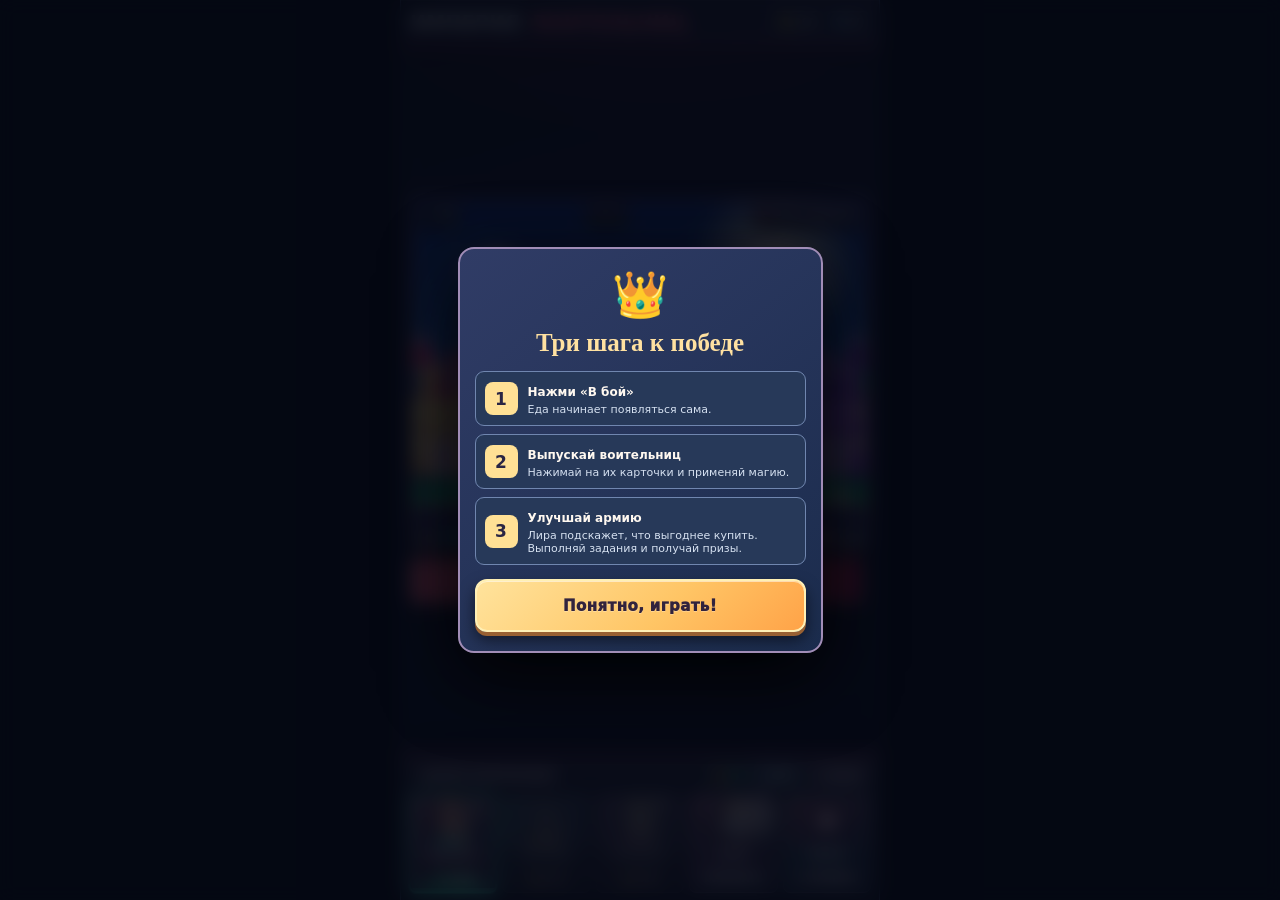
==== commit 6cb92d32: "v16 FREE ROCK SHOP screen and single new CSS/JS bundle for Safari iPhone" ====
--- a/imperiya-voitel-nic/index.html
+++ b/imperiya-voitel-nic/index.html
@@ -1,6 +1,6 @@
-<!doctype html><html lang="ru"><head><meta charset="utf-8"><meta name="viewport" content="width=device-width,initial-scale=1,viewport-fit=cover"><meta name="theme-color" content="#0B0D17"><meta name="apple-mobile-web-app-capable" content="yes"><meta name="apple-mobile-web-app-status-bar-style" content="black-translucent"><meta name="apple-mobile-web-app-title" content="Воительницы"><meta name="description" content="Офлайн-рок-стратегия с единым боевым экраном: тактические режимы, три волны врагов, боевые контракты, автопризыв и постоянные кнопки воительниц"><link rel="manifest" href="manifest.webmanifest"><link rel="icon" href="icon.svg" type="image/svg+xml"><link rel="apple-touch-icon" href="icon.svg"><link rel="stylesheet" href="rock-v15.css?v=15"><title>Империя воительниц — Rock Tactics</title></head><body>
+<!doctype html><html lang="ru"><head><meta charset="utf-8"><meta name="viewport" content="width=device-width,initial-scale=1,viewport-fit=cover"><meta name="theme-color" content="#0B0D17"><meta name="apple-mobile-web-app-capable" content="yes"><meta name="apple-mobile-web-app-status-bar-style" content="black-translucent"><meta name="apple-mobile-web-app-title" content="Воительницы"><meta name="description" content="Офлайн-рок-стратегия для iPhone: все героини, улучшения, карты, магия и облики бесплатны, рок-магазин без платежей, удобный бой без прокрутки"><link rel="manifest" href="manifest.webmanifest"><link rel="icon" href="icon.svg" type="image/svg+xml"><link rel="apple-touch-icon" href="icon.svg"><link rel="stylesheet" href="rock-v16.css?v=16"><title>Империя воительниц — FREE ROCK SHOP</title></head><body>
 <div id="app">
-<header id="gameHeader"><div><div class="eyebrow">CROWN QUEST · V15 · ROCK TACTICS</div><h1>ИМПЕРИЯ <span>ВОИТЕЛЬНИЦ</span></h1></div><div class="wallet"><div>🪙 <b id="gold">180</b></div><div>💎 <b id="gems">85</b></div></div></header>
+<header id="gameHeader"><div><div class="eyebrow">CROWN QUEST · V16 · FREE ROCK SHOP</div><h1>ИМПЕРИЯ <span>ВОИТЕЛЬНИЦ</span></h1></div><div class="wallet"><div>🪙 <b id="gold">180</b></div><div>💎 <b id="gems">85</b></div></div></header>
 <div class="champ" id="champ"></div><div id="audioDock" class="audio-dock" aria-label="Звуковая панель"></div><aside id="mentor" class="mentor" aria-label="Советы Лиры"></aside>
 <main id="battlePage"><div class="battleframe"><canvas id="canvas" width="390" height="300" aria-label="Поле боя, слева — ваша база, справа — вражеская"></canvas><div class="topchip" id="topchip"></div><div class="bossbar" id="bossbar" hidden></div><div class="battle-alert" id="battleAlert" hidden></div><div class="hpbar" id="hpbar"></div></div><div id="fightaction"></div>
 <div class="sectionname" id="worldHeading"><div><small id="eraText"></small><h2 id="eraName"></h2></div><button class="mode" data-a="mode" id="modeBtn">Поход ⟳</button></div>
@@ -11,4 +11,4 @@
 <div id="battleShortcuts" class="battle-shortcuts"></div><p class="hint" id="hint"></p></main>
 <main id="otherPage" hidden></main>
 <nav id="nav"></nav><div id="battleQuick" class="battle-quick" aria-label="Быстрые боевые команды" hidden></div>
-</div><div id="modal" hidden></div><div id="toast"></div><input id="savefile" type="file" accept=".json,application/json" hidden><script src="art.js" defer></script><script src="storybook.js?v=11" defer></script><script src="audio-v8.js?v=13" defer></script><script src="battle-v9.js" defer></script><script src="app.js?v=15" defer></script></body></html>+</div><div id="modal" hidden></div><div id="toast"></div><input id="savefile" type="file" accept=".json,application/json" hidden><script src="art.js" defer></script><script src="storybook.js?v=11" defer></script><script src="audio-v8.js?v=13" defer></script><script src="battle-v9.js" defer></script><script src="app.js?v=16" defer></script></body></html>
--- a/imperiya-voitel-nic/rock-v16.css
+++ b/imperiya-voitel-nic/rock-v16.css
@@ -0,0 +1,1827 @@
+/* ROCK SHOP 16 • one cohesive stylesheet */
+/* ALL-IN-ONE Rock Cockpit v15 stylesheet */
+/* Single-sheet production theme — ROCK EDITION 13 */
+/* ROYAL EDITION X — single stylesheet for all game pages */
+/* QUEEN EMPIRE — ART DECO / SILK & STEEL, iPhone layout v3 */
+:root{color-scheme:dark;--bg:#081c23;--ink:#fff9ed;--muted:#b7d2cc;--gold:#f2d09a;--champagne:#f9e7c2;--copper:#d39a6d;--line:#86a8a482;--card:#16404a;--mint:#9ce4d1;--red:#e48d81}
+*{box-sizing:border-box;-webkit-tap-highlight-color:transparent}
+html,body{margin:0;min-height:100%;background:#081a20;color:var(--ink);font-family:-apple-system,BlinkMacSystemFont,"SF Pro Display",system-ui,sans-serif}
+html{overflow-x:hidden}body{overflow-x:hidden}
+button{font:inherit;color:inherit;cursor:pointer;touch-action:manipulation}
+button:disabled{opacity:.45;filter:grayscale(.42)}button:active:not(:disabled){transform:scale(.975)}
+#app{min-height:100svh;width:100%;max-width:480px;margin:0 auto;padding-top:env(safe-area-inset-top);padding-bottom:calc(75px + env(safe-area-inset-bottom));background:radial-gradient(ellipse 110% 40% at 50% -5%,#29666e 0%,#153a45 50%,#0b242d 100%);box-shadow:0 0 80px #0007}
+header{height:81px;display:flex;justify-content:space-between;align-items:center;gap:7px;padding:10px 15px;border-bottom:1px solid #ddc18f49;background:linear-gradient(105deg,#0f343b,#173f46 65%,#0b252f)}
+.eyebrow{color:#ebcba0;font-size:9px;letter-spacing:2px;font-weight:850}
+h1{font:700 25px/1.02 Georgia,"Times New Roman",serif;margin:4px 0 0;letter-spacing:.15px;max-width:235px;text-shadow:0 2px 5px #05141b}
+h1 span{display:block;color:var(--gold);letter-spacing:.3px}
+.wallet{display:flex;flex-direction:column;gap:5px}
+.wallet div{min-width:80px;text-align:center;border:1px solid #e9d1a662;background:#0b2529b8;padding:5px 8px;border-radius:20px;font-size:12px;font-weight:850;box-shadow:inset 0 1px #ffffff15}
+.wallet b{color:#f8db9e;font-variant-numeric:tabular-nums}
+.champ{margin:9px 12px 10px;display:flex;align-items:center;gap:10px;padding:6px 9px;border:1px solid #e9c68e95;border-radius:16px;background:linear-gradient(115deg,#1d5960,#0e333e 75%);box-shadow:0 7px 22px #010e16ad,inset 0 1px #ffffff24}
+.portrait{width:61px;height:67px;flex:none;overflow:hidden;border-radius:10px;background:#4b827e;border:1px solid #f2d1a7c9;box-shadow:0 0 0 2px #113f45,0 3px 8px #07161a70}
+.portrait svg{width:100%;height:100%;object-fit:cover;transform:scale(1.24) translateY(10%);transform-origin:50% 10%}
+.champtext{flex:1;min-width:0}.champtext label{font-size:8px;letter-spacing:1.1px;font-weight:900;color:#ead5aa}.champtext strong{display:block;font:700 19px Georgia,serif;margin:2px 0;text-overflow:ellipsis;overflow:hidden;white-space:nowrap}.champtext small{color:#bddee1;font-size:10px}
+.chip,.mode{border:1px solid #e8cca18a;border-radius:10px;background:linear-gradient(125deg,#24545b,#0a2d39);font-size:11px;font-weight:850;padding:8px 9px;color:#ffebc8;box-shadow:inset 0 1px #ffffff1a}
+.battleframe{position:relative;margin:0 10px;border:2px solid #e5c493;border-radius:18px;overflow:hidden;background:#93ced0;box-shadow:0 8px 25px #020e16cc,0 0 0 3px #19414c}
+canvas{display:block;width:100%;height:auto;aspect-ratio:390/300;background:#9dcdd1;touch-action:none}
+.topchip{position:absolute;left:9px;right:9px;top:9px;display:flex;justify-content:space-between;gap:6px;pointer-events:none}
+.topchip span{background:#0c2d32e0;border:1px solid #ffe4ae66;box-shadow:0 3px 9px #082a3085;padding:6px 8px;border-radius:8px;color:#fdf3e0;font-size:11px;font-weight:900;font-variant-numeric:tabular-nums}
+.hpbar{position:absolute;left:8px;right:8px;bottom:7px;display:flex;align-items:center;gap:7px;pointer-events:none}
+.hpbar .track{flex:1;height:11px;border-radius:30px;background:#08292bbf;border:1px solid #ffecbc88;overflow:hidden;box-shadow:inset 0 1px 4px #0006}
+.hpbar .track i{display:block;height:100%;background:linear-gradient(90deg,#ffe8ac,#ed926f);transition:width .24s}
+.hpbar .track.enemy i{background:linear-gradient(90deg,#8fd9c7,#3e8791)}
+.hpbar b{font-size:13px;text-shadow:0 1px 2px #000}
+.sectionname{display:flex;justify-content:space-between;align-items:center;gap:5px;margin:12px 14px 7px}
+.sectionname h2{font:700 21px Georgia,serif;margin:2px 0 0;letter-spacing:.1px}
+.sectionname small{color:#c0dcd7;font-size:10px}.sectionname b{font-size:11px;font-weight:900;color:#f3daa7;letter-spacing:1.3px}
+.foodbar{display:flex;align-items:center;gap:9px;margin:0 11px;padding:8px 10px;background:#061b21b9;border:1px solid #a4a48052;border-radius:11px;font-size:12px;font-weight:900}
+.foodbar span:last-child{font-size:10px;color:#ebd5a5}.bar{height:8px;border-radius:12px;background:#1e4850;flex:1;overflow:hidden;box-shadow:inset 0 1px 4px #0008}.bar i{display:block;width:10%;height:100%;background:linear-gradient(90deg,#edcd8c,#e8a16a)}
+.unitgrid{display:grid;grid-template-columns:repeat(3,minmax(0,1fr));gap:7px;margin:0 11px}
+.unit{background:linear-gradient(150deg,#275b61,#12414a 58%,#092c38);border:1px solid #c6a879ad;border-radius:13px;min-height:130px;overflow:hidden;position:relative;padding:3px 5px 8px;box-shadow:inset 0 1px #ffffff2e,0 5px 10px #0004;text-align:center}
+.unit:before{content:"";position:absolute;top:0;left:0;right:0;height:48%;background:radial-gradient(ellipse at 50% 80%,#87b6a850,transparent 75%);pointer-events:none}
+.unit:after{content:"";position:absolute;bottom:0;left:0;right:0;height:1px;background:#f3daa857}
+.unit .art{display:block;height:86px;margin:0 auto -2px;position:relative}
+.unit .art svg{display:block;height:86px;width:100%;max-width:100px;margin:auto;filter:drop-shadow(0 5px 5px #041d237a)}
+.unit strong{display:block;font-size:10.5px;line-height:1.08;min-height:22px;text-shadow:0 1px 2px #05131d}
+.unit .cost{display:inline-block;background:#e6bd85;color:#162c32;padding:3px 9px;border-radius:7px;font-size:10px;font-weight:950;box-shadow:0 2px 5px #0004}
+.spells{display:grid;grid-template-columns:repeat(4,minmax(0,1fr));gap:7px;margin:0 11px}
+.spell{min-height:53px;display:flex;flex-direction:column;align-items:center;justify-content:center;gap:2px;border-radius:11px;background:linear-gradient(145deg,#2e6970,#0e3945);border:1px solid #bba77d8f;box-shadow:inset 0 1px #ffffff20}
+.spell span{font-size:22px;line-height:1.15}.spell small{font-size:9px;font-weight:850;color:#f1e6d5}
+.go{display:block;width:calc(100% - 22px);margin:11px 11px 0;border:1px solid #fff1d0;border-radius:13px;background:linear-gradient(125deg,#ffe9b8,#eac18b 48%,#dca071);color:#10313c;font-size:13px;font-weight:1000;letter-spacing:.5px;padding:14px 8px;box-shadow:0 6px 18px #021d20ac,inset 0 1px #fff9}
+.hint{font-size:11px;text-align:center;color:#c0d6d6;min-height:16px;margin:8px 12px}
+nav{position:fixed;z-index:10;bottom:0;left:50%;transform:translateX(-50%);width:100%;max-width:480px;padding-bottom:env(safe-area-inset-bottom);display:grid;grid-template-columns:repeat(5,minmax(0,1fr));background:#0c2b35f7;backdrop-filter:blur(16px);border-top:1px solid #d0af826b;box-shadow:0 -10px 35px #0009}
+nav button{border:0;background:transparent;padding:10px 2px 8px;font-size:10px;font-weight:850;display:flex;flex-direction:column;align-items:center;gap:3px;color:#b1c5c3}
+nav button span{font-size:22px;line-height:1}nav button.active{color:#ffe2a1}nav button.active span{filter:drop-shadow(0 0 5px #eac99288)}
+#otherPage{padding:3px 12px 18px}
+.herohead{margin:0 0 13px;padding:18px 15px;border-radius:17px;background:linear-gradient(135deg,#296268,#123e46 70%);border:1px solid #d6b88975;box-shadow:inset 0 1px #ffffff23}
+.herohead h2{font:700 25px Georgia,serif;margin:0 0 6px;color:#fff9e5}
+.herohead p{font-size:12px;line-height:1.5;color:#d7ebe5;margin:0}
+.grid2{display:grid;grid-template-columns:repeat(2,minmax(0,1fr));gap:9px}
+.tile{min-width:0;background:linear-gradient(145deg,#23535a,#12323c);border:1px solid #adc1ad66;border-radius:14px;padding:11px;box-shadow:inset 0 1px #ffffff17,0 5px 14px #06161a40}
+.tile .icon{font-size:27px}
+.tile strong{display:block;margin:9px 0 5px;font-size:13px;line-height:1.2}
+.tile p{font-size:11px;line-height:1.4;color:#c5ddd9;min-height:31px;margin:0 0 8px}
+.tile button,.smallgo{width:100%;border:1px solid #fde5bc;border-radius:9px;padding:8px 6px;background:linear-gradient(120deg,#f6e2b5,#dfa776);color:#19353a;font-size:11px;font-weight:950}
+.row{display:flex;align-items:center;gap:9px;margin:7px 0;padding:9px;border-radius:13px;border:1px solid #b9ba9275;background:linear-gradient(100deg,#225058,#143640)}
+.row .icon{font-size:26px;flex:0 0 30px}.row .desc{flex:1;min-width:0}
+.row strong{font-size:13px}.row p{font-size:11px;color:#cbdedb;margin:3px 0 0;line-height:1.25}.row button{border:0;border-radius:9px;min-width:75px;background:#eac48d;color:#1b3338;font-size:11px;font-weight:900;padding:10px 6px}
+.herogrid{display:grid;grid-template-columns:repeat(3,minmax(0,1fr));gap:8px}
+.herocard{padding:5px 5px 8px;text-align:center;overflow:hidden;border:1px solid #e7c6978c;border-radius:13px;background:linear-gradient(#255862,#143943)}
+.herocard.on{outline:2px solid #ffe2a2;outline-offset:-3px}
+.herocard svg{width:100%;height:130px;display:block;background:#2a7477;border-radius:9px;object-fit:cover}
+.herocard strong{display:block;margin:5px 0 3px;white-space:nowrap;text-overflow:ellipsis;overflow:hidden;font-size:11px}
+.herocard small{display:block;font-size:9px;color:#bad5d2}
+.herocard button{margin-top:6px;width:100%;border:0;padding:7px 1px;border-radius:8px;background:#e5c08b;color:#15323b;font-size:10px;font-weight:950}
+.micro{font-size:11px;line-height:1.5;color:#bbd3cf}
+.divider{border:0;height:1px;background:#94a58d5c;margin:15px 0}
+#modal{position:fixed;z-index:20;inset:0;padding:18px;display:flex;align-items:center;justify-content:center;background:#031419d9;backdrop-filter:blur(8px)}
+.modalbox{width:min(365px,100%);max-height:90svh;overflow:auto;padding:21px 17px;text-align:center;border-radius:20px;background:linear-gradient(160deg,#306771,#102d38);border:1px solid #f7d49d;box-shadow:0 20px 80px #000b}
+.modalbox .big{font-size:50px}.modalbox h2{font:700 28px Georgia,serif;margin:8px 0}.modalbox p{font-size:13px;line-height:1.53;color:#d4e6dc}.modalbox .go{width:100%;margin:15px 0 0}
+#toast{position:fixed;z-index:30;bottom:calc(100px + env(safe-area-inset-bottom));left:50%;transform:translate(-50%,12px);pointer-events:none;opacity:0;max-width:87vw;min-width:150px;padding:11px 16px;text-align:center;border-radius:99px;background:#ffe2b1;box-shadow:0 9px 28px #00191bc2;color:#18313a;font-size:12px;font-weight:900;transition:opacity .25s,transform .25s}
+#toast.show{opacity:1;transform:translate(-50%,0)}
+[hidden]{display:none!important}
+@media(max-height:740px){header{height:69px}.champ{margin:7px 11px 8px}.portrait{height:52px;width:51px}.unit{min-height:119px}.unit .art,.unit .art svg{height:75px}.spell{min-height:47px}h1{font-size:22px}}
+@media(min-width:550px){#app{border-left:1px solid #4d8383;border-right:1px solid #4d8383}}
+
+
+/* Version 4 — cards, dungeon and boss encounters */
+.bossbar{position:absolute;top:42px;left:45px;right:45px;z-index:3;display:flex;align-items:center;gap:7px;border:1px solid #ffe7b9;background:#16323ce8;padding:6px 9px;border-radius:11px;box-shadow:0 2px 12px #102127a1;font-size:10px;color:#ffe8bb;backdrop-filter:blur(5px)}
+.bossbar strong{font-size:10px;letter-spacing:.7px;white-space:nowrap}.bossbar span{white-space:nowrap;font-variant-numeric:tabular-nums;font-weight:900;color:#fff1d7}.boss-track{height:7px;flex:1;border-radius:8px;overflow:hidden;background:#172c36;border:1px solid #ffdebc61}.boss-track i{height:100%;background:linear-gradient(90deg,#a53f47,#ed9169,#f6c994);display:block;transition:width .3s}
+.battle-alert{position:absolute;bottom:43px;left:19px;right:19px;z-index:3;padding:8px;text-align:center;font-size:11px;line-height:1.2;font-weight:850;color:#ffedd1;border:1px solid #ffe2ac;background:#0f3440d9;border-radius:10px;box-shadow:0 3px 12px #04192389}
+.featurebuttons{display:grid;grid-template-columns:repeat(2,minmax(0,1fr));gap:9px;margin:8px 0 16px}.featurebuttons button{min-height:91px;border:1px solid #e7d4a583;border-radius:14px;padding:12px 9px;background:linear-gradient(140deg,#2f6267,#0b3b46 74%);text-align:left;box-shadow:inset 0 1px #fff2,0 5px 12px #051a209e}.featurebuttons button b{display:block;font-size:14px;color:#f9e1b3;margin-bottom:8px;line-height:1.3}.featurebuttons button small{font-size:10px;color:#bfe3dc;line-height:1.35;display:block}
+.deckslots{display:grid;grid-template-columns:repeat(3,minmax(0,1fr));gap:8px;margin:5px 0 15px}.deckslot{border:1px solid #9abb9d;border-radius:12px;background:linear-gradient(145deg,#275a65,#102c37);padding:7px 4px;min-height:105px;display:flex;flex-direction:column;align-items:center;gap:4px;justify-content:center;box-shadow:inset 0 1px #fff2}.deckslot.chosen{outline:2px solid #f5d392;outline-offset:-3px;box-shadow:0 0 12px #f5d39246}.deckslot small{color:#c3d8cf;font-size:9px}.deckslot span{font-size:29px}.deckslot strong{font-size:11px;max-width:100%;overflow:hidden;text-overflow:ellipsis;white-space:nowrap;color:#fff4dd}
+.cardtile{position:relative;overflow:hidden;min-height:177px}.cardtile.equipped{border-color:#f8d4a3;box-shadow:0 0 0 1px #e5c08360 inset}.cardtile .rarity{display:block;text-align:right;font-size:9px;color:#f5dba8;letter-spacing:.35px;white-space:nowrap}.cardtile .cardicon{height:62px;display:flex;align-items:center;justify-content:center;margin:4px -3px 7px;background:radial-gradient(ellipse,#b3ccab4d,#0f424b00 70%);font-size:40px;filter:drop-shadow(0 4px 7px #0008)}.cardtile strong{min-height:16px}.cardtile p{min-height:45px}
+.reward-card{border:1px solid #ffe3ab;border-radius:12px;background:linear-gradient(120deg,#315f69,#6b6249);padding:13px 8px;margin:13px 0 5px;color:#fff3d2;font-size:13px;font-weight:850;box-shadow:0 5px 18px #0005}
+.dungeon-intro{min-height:160px;display:flex;align-items:center;gap:13px;padding:10px 15px;border:1px solid #e9cca180;border-radius:17px;margin:5px 0 15px;background:linear-gradient(120deg,#1a3449,#193d4b,#204d54);overflow:hidden}.dungeon-intro .dungeon-visual{font-size:82px;flex:0 0 110px;position:relative;text-align:center;filter:drop-shadow(0 5px 6px #081725)}.dungeon-intro .halo{position:absolute;width:90px;height:90px;border:2px solid #e6c48d60;border-radius:50%;left:10px;top:0;z-index:-1;box-shadow:0 0 35px #e6c48d3d}.dungeon-intro small{font-size:9px;color:#e5d3ac;font-weight:900;letter-spacing:.65px}.dungeon-intro h3{font:700 27px Georgia,serif;margin:7px 0;color:#ffe6b8}.dungeon-intro p{font-size:11px;line-height:1.42;color:#c7e1dd;margin:0}
+@media(max-width:370px){.bossbar{left:23px;right:23px}.featurebuttons button{padding:9px 7px}.featurebuttons button b{font-size:12px}.dungeon-intro{gap:7px}.dungeon-intro .dungeon-visual{flex-basis:82px;font-size:62px}}
+
+
+/* ROYAL EDITION X — one visual system. Classic ink • champagne gold • ruby lacquer.
+   Layout intentionally uses a single stylesheet instead of five conflicting version layers. */
+:root{
+ color-scheme:dark;
+ --bg:#070f23;--ink:#fff7ee;--muted:#cbd5e7;
+ --gold:#ffd472;--champagne:#ffe39e;--copper:#dca15d;
+ --line:#58759d;--card:#182d51;--mint:#35dfb9;--red:#f75686;
+ --panel:#17294b;--panel2:#101f3b;--purple:#984ebf;
+ --stroke:#7d82a4;
+}
+*{box-sizing:border-box;-webkit-tap-highlight-color:transparent}
+html,body{background:#050b18;color:#fff8f1;font-family:-apple-system,BlinkMacSystemFont,"SF Pro Display",system-ui,sans-serif}
+button{touch-action:manipulation;transition:filter .13s,transform .13s}
+button:focus-visible{outline:3px solid #ffe9a6;outline-offset:3px}
+button:active:not(:disabled){transform:scale(.975);filter:brightness(1.08)}
+button:disabled{opacity:.48;filter:grayscale(.22)}
+[hidden]{display:none!important}
+#app{
+ min-height:100dvh;max-width:480px;margin:auto;
+ padding-top:env(safe-area-inset-top);
+ padding-bottom:calc(87px + env(safe-area-inset-bottom));
+ background:
+ radial-gradient(ellipse 105% 26% at 50% -3%,#334a84 0%,#182e58 58%,transparent 100%),
+ linear-gradient(180deg,#0c1d37,#101a37 48%,#0a1429);
+ box-shadow:0 0 70px #000d;
+ color:#fff7ed;
+}
+header{
+ display:flex;align-items:center;justify-content:space-between;gap:8px;
+ height:auto;min-height:77px;padding:10px 12px;
+ background:linear-gradient(120deg,#172d52,#1e3b69 58%,#142342);
+ border-bottom:2px solid #f1bb5b;
+ box-shadow:inset 0 1px #ffffff25,0 5px 20px #0009;
+}
+.eyebrow{color:#88f1df;font-size:9px;font-weight:1000;letter-spacing:1.3px}
+h1{font:900 25px/.98 Georgia,"Iowan Old Style",serif;color:#fff8ef;margin:5px 0 0;text-shadow:0 2px 4px #081122}
+h1 span{display:block;color:#ffdb7d;text-shadow:0 2px 4px #362147}
+.wallet{gap:4px;flex:none}
+.wallet div{
+ min-width:78px;padding:6px 8px;border:1px solid #95a6c6;border-radius:10px;
+ background:#0c2040;text-align:center;box-shadow:inset 0 1px #ffffff2b;
+ color:#e8f4ff;font-size:12px;font-weight:900;
+}
+.wallet b{color:#ffe59a;font-variant-numeric:tabular-nums}
+.champ{
+ position:relative;overflow:hidden;display:flex;align-items:center;gap:10px;
+ margin:9px 10px 7px;padding:6px 9px;min-height:80px;
+ border:1.5px solid #8f83af;border-left:4px solid #ffcb6c;border-radius:14px;
+ background:
+ linear-gradient(110deg,rgba(176,54,112,.22),transparent 44%),
+ linear-gradient(130deg,#25345d,#1d3159 65%,#19395c);
+ box-shadow:inset 0 1px #ffffff45,0 5px 15px #0008;
+}
+.champ:after{content:"✦";position:absolute;pointer-events:none;right:72px;top:1px;font-size:17px;color:#fce099;text-shadow:0 0 10px #f5da8c;opacity:.76}
+.portrait{
+ width:72px;height:73px;flex:none;border:2px solid #f4cb78;border-radius:11px;
+ background:linear-gradient(135deg,#d86ca4,#624baf);
+ overflow:hidden;box-shadow:0 2px 10px #050c1d8a;
+}
+.portrait svg{width:100%;height:100%;transform:scale(1.23) translateY(9%);transform-origin:50% 10%}
+.champtext{flex:1;min-width:0}
+.champtext label{font-size:9px;color:#ffe29f;font-weight:1000;letter-spacing:.65px}
+.champtext strong{display:block;margin:3px 0 2px;color:#fff7ef;font:900 21px Georgia,serif;white-space:nowrap;overflow:hidden;text-overflow:ellipsis}
+.champtext small{display:block;color:#dbe1f9;font-size:10px;white-space:nowrap;overflow:hidden;text-overflow:ellipsis}
+.chip,.mode{
+ min-height:43px;padding:9px 11px;flex:none;
+ border:1px solid #7899cf;border-radius:10px;
+ background:linear-gradient(145deg,#29528e,#1d3865);
+ color:#fff7e9;font-size:11px;font-weight:900;
+ box-shadow:inset 0 1px #ffffff25,0 2px 0 #0a1731;
+}
+.champ .chip{min-height:41px;padding:7px 8px;max-width:80px}
+.mode{background:linear-gradient(110deg,#6a346d,#3d376c);border-color:#b58fb5}
+#audioDock{
+ display:grid;grid-template-columns:minmax(0,1fr) auto auto auto;
+ gap:5px;align-items:center;
+ margin:0 10px 8px;padding:5px 7px;min-height:46px;
+ border:1px solid #647fae;border-radius:10px;
+ background:#15294b;
+ box-shadow:inset 0 1px #ffffff1e,0 3px 9px #050b20a8;
+}
+.audio-identity{display:flex;align-items:center;gap:7px;min-width:0}
+.audio-bars{display:flex;align-items:end;gap:2px;flex:none;width:23px;height:25px;border-left:2px solid #ffd16c;padding-left:3px}
+.audio-bars i{display:block;width:3px;height:26%;border-radius:3px 3px 0 0;background:#f5c66f}
+#audioDock.music-playing .audio-bars i:nth-child(odd){animation:lux-bars .41s ease-in-out infinite alternate}
+#audioDock.music-playing .audio-bars i:nth-child(even){animation:lux-bars .55s ease-in-out .17s infinite alternate}
+@keyframes lux-bars{0%{height:20%}100%{height:94%}}
+.audio-label{display:flex;flex-direction:column;gap:2px;min-width:0}
+.audio-label b{color:#ffd887;font-size:9px;font-weight:1000;letter-spacing:.3px;white-space:nowrap}
+.audio-label small{color:#bfd2ed;font-size:8.7px;overflow:hidden;text-overflow:ellipsis;white-space:nowrap}
+.audio-toggle{
+ min-width:45px;min-height:39px;padding:5px 4px;
+ border:1px solid #718ba9;border-radius:8px;
+ background:#28456b;color:#f5f7ff;font-size:10px;font-weight:1000;
+ white-space:nowrap;
+}
+.audio-toggle.on{background:#125f65;border-color:#42e0b3;color:#d6fff1}
+.audio-toggle.off{background:#343048;border-color:#736780;color:#d0c6df}
+.audio-toggle.volume{background:#40365e;color:#ffe3a5}
+.mentor{
+ display:grid;grid-template-columns:48px minmax(0,1fr) 91px;
+ align-items:center;gap:9px;margin:0 10px 10px;padding:7px 8px;
+ min-height:77px;border:1px solid #7a7eb3;border-left:4px solid #36e1c2;
+ border-radius:12px;background:linear-gradient(130deg,#223c65,#1a3156);
+ box-shadow:0 4px 12px #040c2391;
+}
+.mentor-avatar{width:48px;height:57px;border:1.5px solid #ffd072;background:#9e65b9;border-radius:10px;overflow:hidden}
+.mentor-avatar svg{width:100%;height:100%;transform:scale(1.25) translateY(7%);transform-origin:50% 10%}
+.mentor-copy{display:flex;flex-direction:column;justify-content:center;gap:3px;min-width:0}
+.mentor-copy small{color:#5df1d4;font-size:8px;font-weight:1000;letter-spacing:.4px;line-height:1.2}
+.mentor-copy strong{color:#ffdd91;font-size:13px;line-height:1.12;font-weight:900}
+.mentor-copy p{margin:0;color:#dce7f7;font-size:10.3px;line-height:1.32;display:-webkit-box;-webkit-line-clamp:3;-webkit-box-orient:vertical;overflow:hidden}
+.mentor-action{
+ min-height:46px;padding:7px 5px;border:1px solid #fff0ae;border-radius:9px;
+ background:linear-gradient(130deg,#ffe28d,#f9b84c);
+ color:#36243f;font-size:10.5px;font-weight:1000;line-height:1.16;
+ box-shadow:0 3px 0 #9d672d;overflow-wrap:anywhere;
+}
+.mentor-action:disabled{background:#53627f;color:#d0dcf0;border-color:#8792b8;opacity:1}
+.battleframe{
+ margin:0 9px;border:3px solid #efba62;border-radius:15px;overflow:hidden;
+ background:#2c76d3;box-shadow:0 0 0 1px #815a73,0 6px 18px #000b;
+}
+canvas{width:100%;display:block;height:auto;aspect-ratio:390/300;background:#2971c9}
+.topchip{position:absolute;left:8px;right:8px;top:7px;display:flex;justify-content:space-between;gap:5px;pointer-events:none}
+.topchip span{
+ padding:6px 7px;background:#0b1b42e9;color:#fff8ed;border:1px solid #e7bf83;border-radius:8px;
+ font-size:10px;font-weight:1000;font-variant-numeric:tabular-nums;white-space:nowrap;
+}
+.hpbar{left:8px;right:8px;bottom:7px;gap:6px}
+.hpbar .track{height:12px;background:#091b3ddc;border:1.5px solid #ffdf96}
+.hpbar .track i{background:linear-gradient(90deg,#059ce3,#25dfbc);border-radius:10px}
+.hpbar .track.enemy i{background:linear-gradient(90deg,#f72e70,#ff9651)}
+.hpbar b{font-size:14px}
+.bossbar{
+ position:absolute;z-index:3;top:41px;left:22px;right:22px;display:flex;align-items:center;gap:7px;
+ padding:8px 9px;border:1.5px solid #ffb58c;border-radius:10px;
+ background:#5b2254ed;color:#ffefdc;font-size:10px;box-shadow:0 2px 12px #0009;
+}
+.bossbar strong,.bossbar span{color:#fff;font-weight:1000}
+.boss-track{height:9px;flex:1;background:#291b3d;border:1px solid #ffafc3;border-radius:15px;overflow:hidden}
+.boss-track i{display:block;height:100%;background:linear-gradient(90deg,#f63887,#f9c460)}
+.battle-alert{position:absolute;z-index:3;bottom:39px;left:18px;right:18px;padding:8px;background:#19244aec;border:1px solid #ffd07e;border-radius:9px;color:#ffe8ba;font-size:11px;font-weight:900;text-align:center}
+#fightaction{margin:10px 10px 0}
+.go{
+ display:block;width:100%;min-height:53px;margin:0;
+ padding:10px 14px;border:2px solid #fff0b5;border-radius:12px;
+ background:linear-gradient(135deg,#ffe39c,#ffc565 58%,#ffa348);
+ color:#32233d;text-shadow:0 1px #fff4;font-size:15px;font-weight:1000;letter-spacing:.4px;
+ box-shadow:0 4px 0 #986032,0 8px 15px #0008,inset 0 1px #fff8;
+}
+.go:active:not(:disabled){transform:translateY(2px);box-shadow:0 2px 0 #986032,0 5px 10px #0008}
+.battletools{display:flex;gap:7px;margin:0}
+.battletools .chip{flex:1;min-width:0;min-height:45px;padding:8px 4px}
+.sectionname{margin:12px 11px 8px;align-items:center}
+.sectionname b{color:#ffe19b;font-size:11px;font-weight:1000;letter-spacing:.7px}
+.sectionname h2{color:#ffe29b;font:800 21px Georgia,serif}
+.sectionname small{color:#cfd9ea;font-size:10px}
+.foodbar{
+ margin:0 10px;min-height:46px;padding:9px 10px;
+ border:1px solid #7384ab;border-radius:10px;
+ background:linear-gradient(115deg,#233357,#192a4b);
+ font-size:12px;font-weight:900;color:#f9f3e8;
+}
+.foodbar span:last-child{color:#ffe39d;font-size:11px}
+.bar{height:11px;border:1px solid #63769e;background:#0c1d3d;border-radius:12px;flex:1;box-shadow:inset 0 1px 4px #0008}
+.bar i{display:block;height:100%;background:linear-gradient(90deg,#00a8e6,#24e0b8,#b8f9a4);border-radius:10px}
+.unitgrid{display:grid;grid-template-columns:repeat(3,minmax(0,1fr));gap:8px;margin:0 10px}
+.unit{
+ position:relative;overflow:hidden;padding:4px 4px 9px;
+ min-height:150px;border:1.5px solid #817db1;border-radius:13px;
+ background:linear-gradient(145deg,#313457,#1d2b4c);
+ text-align:center;box-shadow:0 4px 0 #070f28,0 6px 10px #0006;
+}
+.unit:before{
+ content:"";position:absolute;left:4px;right:4px;top:4px;height:92px;
+ background:linear-gradient(135deg,#faab61,#cb427e 70%,#6536a1);border-radius:9px;
+}
+.unit:nth-child(2):before{background:linear-gradient(135deg,#41e8d2,#3289d4 70%,#493eac)}
+.unit:nth-child(3):before{background:linear-gradient(135deg,#9b5ce3,#eb6e9b 75%,#f7bc6a)}
+.unit:after{content:none}
+.unit .art{position:relative;display:block;width:100%;height:96px}
+.unit .art svg{display:block;max-width:112px;width:100%;height:106px;margin:auto;filter:drop-shadow(0 4px 4px #10143c88)}
+.unit strong{position:relative;display:block;min-height:26px;color:#fffaf3;font-size:11px;line-height:1.15;font-weight:1000;text-shadow:0 1px 3px #040814}
+.unit .cost{
+ position:relative;display:block;margin:2px auto 0;padding:5px 5px;
+ min-width:80%;border:1px solid #ffecab;border-radius:8px;
+ background:linear-gradient(110deg,#ffe58e,#fab951);color:#332440;
+ font-size:11px;font-weight:1000;box-shadow:0 2px 0 #985e3b;
+}
+.unit.ready{border-color:#45edbf;box-shadow:0 0 0 1px #3ae5ae,0 4px 0 #07152c}
+.unit.locked{border-color:#73667e}
+.unit.locked:before{filter:saturate(.36) brightness(.78)}
+.unit.locked .art{opacity:.68}
+.unit.locked .cost{background:#504461;color:#e7dced;border-color:#89799c}
+.spells{display:grid;grid-template-columns:repeat(4,minmax(0,1fr));gap:7px;margin:0 10px}
+.spell{
+ display:flex;align-items:center;justify-content:center;flex-direction:column;gap:2px;
+ min-height:63px;padding:6px 3px;
+ background:linear-gradient(145deg,#433663,#282b58);
+ border:1.5px solid #8b83c4;border-radius:11px;color:#fff7f3;
+ box-shadow:0 3px 0 #080c25;
+}
+.spell span{font-size:23px;line-height:1.15}
+.spell small{font-size:10px;color:#f4e7ff;max-width:100%;overflow:hidden;text-overflow:ellipsis;white-space:nowrap}
+.spell:disabled{opacity:.42}
+.battle-shortcuts{display:grid;grid-template-columns:1fr 1fr;gap:8px;margin:10px 10px 0}
+.battle-shortcuts:empty{display:none}
+.battle-shortcuts button{
+ min-height:44px;border:1px solid #7e88b1;border-radius:9px;
+ background:linear-gradient(145deg,#293c65,#273458);font-size:11px;font-weight:900;color:#fff4e1;
+}
+.hint{min-height:18px;margin:10px 11px 14px;text-align:center;font-size:11px;color:#c7d4e7;line-height:1.45}
+#battlePage{padding-bottom:72px}
+#otherPage{padding:4px 10px 25px}
+.herohead{
+ margin:4px 0 12px;padding:16px 14px;
+ border:1.5px solid #8373a7;border-left:4px solid #ffca73;border-radius:13px;
+ background:linear-gradient(120deg,#33355f,#1d355b);
+ box-shadow:0 4px 14px #0008;
+}
+.herohead h2{color:#ffe0a3;font:900 23px Georgia,serif;margin:0 0 7px}
+.herohead p{color:#dde4f2;font-size:12px;line-height:1.45;margin:0}
+.grid2{display:grid;grid-template-columns:repeat(2,minmax(0,1fr));gap:9px}
+.tile{
+ display:flex;flex-direction:column;gap:3px;padding:12px;min-width:0;
+ background:linear-gradient(140deg,#2c3c65,#1d2e50);border:1px solid #7b85b2;
+ border-radius:12px;box-shadow:0 4px 9px #0007;
+}
+.tile .icon{font-size:26px}
+.tile strong{display:block;margin:5px 0 2px;color:#fff8f0;font-size:13px;line-height:1.2}
+.tile p{font-size:11px;line-height:1.42;color:#d1dced;flex:1;margin:0 0 7px}
+.tile button,.smallgo{
+ width:100%;min-height:43px;padding:8px 6px;
+ border:1px solid #ffdc99;border-radius:9px;
+ background:linear-gradient(140deg,#ffe19c,#f9ba57);color:#332440;
+ font-size:11px;font-weight:1000;
+}
+.row{
+ display:flex;align-items:center;gap:9px;min-height:69px;
+ padding:11px 9px;margin:8px 0;
+ border:1px solid #7783ad;border-radius:12px;
+ background:linear-gradient(125deg,#293c66,#1e304f);
+ box-shadow:0 3px 9px #0006;
+}
+.row .icon{font-size:25px;flex:none}
+.row .desc{flex:1;min-width:0}
+.row strong{font-size:13px;color:#fff9f0}
+.row p{margin:3px 0 0;color:#d8dff0;font-size:11px;line-height:1.35}
+.row button{
+ flex:none;min-width:75px;min-height:45px;padding:8px 6px;
+ background:linear-gradient(110deg,#ffe299,#f9b852);
+ border:1px solid #ffdda0;border-radius:9px;
+ color:#33243d;font-size:11px;font-weight:1000;
+}
+.herogrid{display:grid;grid-template-columns:repeat(3,minmax(0,1fr));gap:8px}
+.herocard{
+ display:flex;flex-direction:column;padding:5px 5px 8px;text-align:center;overflow:hidden;
+ border:1.5px solid #8884b9;border-radius:13px;
+ background:linear-gradient(150deg,#313558,#1b2c4e);
+ box-shadow:0 4px 10px #0008;
+}
+.herocard.on{outline:2px solid #ffd780;outline-offset:-3px;border-color:#ffd780}
+.herocard svg{
+ display:block;width:100%;height:153px;object-fit:cover;
+ border-radius:9px;background:#a576bd;filter:drop-shadow(0 2px 4px #0b1230a6);
+}
+.herocard strong{display:block;margin:7px 0 2px;color:#fff9f2;font-size:12px;white-space:nowrap;text-overflow:ellipsis;overflow:hidden}
+.herocard small{display:block;margin-bottom:7px;color:#d4d9f2;font-size:10px;line-height:1.2}
+.herocard button{
+ width:100%;min-height:39px;margin-top:auto;padding:6px 2px;
+ border:1px solid #ffe09c;border-radius:8px;
+ background:linear-gradient(110deg,#ffe29c,#f9b957);
+ color:#35243c;font-size:10px;font-weight:1000;
+}
+.micro{font-size:11px;line-height:1.5;color:#c4d1e5}
+.divider{height:1px;border:0;background:#6578a080;margin:17px 0}
+.featurebuttons{display:grid;grid-template-columns:repeat(2,minmax(0,1fr));gap:8px;margin:9px 0 14px}
+.featurebuttons button{
+ min-height:95px;padding:13px 11px;text-align:left;border:1px solid #8a86b2;border-radius:12px;
+ background:linear-gradient(140deg,#34365f,#232c55);box-shadow:0 4px 10px #0007;
+}
+.featurebuttons button b{display:block;margin-bottom:6px;color:#ffe39a;font-size:13px}
+.featurebuttons button small{color:#d9dff1;font-size:11px;line-height:1.35}
+.shopfilters{display:flex;gap:7px;overflow-x:auto;margin:10px 0 13px;padding:2px 0 5px;scrollbar-width:none;-webkit-overflow-scrolling:touch}
+.shopfilters::-webkit-scrollbar{display:none}
+.shopfilters button{
+ flex:none;min-height:44px;padding:9px 12px;
+ border:1px solid #8a84b5;border-radius:10px;
+ background:#283659;color:#e3ddee;font-size:11px;font-weight:900;
+}
+.shopfilters button.active{background:linear-gradient(120deg,#ffe39c,#fbbb59);border-color:#ffe89f;color:#33243e}
+.market-card{
+ display:flex;align-items:center;gap:10px;min-height:90px;
+ margin:9px 0;padding:10px;border:1px solid #7b84b3;border-radius:12px;
+ background:linear-gradient(120deg,#2b3a61,#202f51);box-shadow:0 3px 10px #0007;
+}
+.market-card.affordable{border-color:#4fe3c5}
+.market-icon{display:grid;place-items:center;flex:0 0 43px;height:50px;border-radius:10px;background:#523f77;font-size:25px}
+.market-desc{flex:1;min-width:0}
+.market-desc strong{display:block;color:#fff8f2;font-size:13px;line-height:1.2}
+.market-desc small{display:block;margin:4px 0;color:#d3dff1;font-size:11px;line-height:1.35}
+.market-desc span{font-size:10px;color:#ffe6ab;font-weight:900}
+.market-card button{
+ min-height:44px;flex:0 0 84px;padding:6px 4px;
+ border:1px solid #ffe5a2;border-radius:9px;background:linear-gradient(110deg,#ffe496,#fabb5f);
+ color:#35253f;font-size:11px;font-weight:1000;
+}
+.market-card button.tooexpensive{background:#364567;color:#e0dcea;border-color:#7e82ac}
+.market-card button.owned{background:#236b61;color:#e2fff5;border-color:#59dfbb}
+.missions-board{
+ margin:10px 0 13px;padding:13px 11px 6px;
+ background:linear-gradient(135deg,#2b3b62,#203457);
+ border:1px solid #8089b4;border-radius:12px;
+}
+.missions-heading{display:flex;align-items:center;justify-content:space-between;padding:3px 2px 10px;border-bottom:1px solid #64769b}
+.missions-heading small{color:#7df6d5;font-size:9px;font-weight:900;letter-spacing:.6px}
+.missions-heading h3{color:#ffdf9c;margin:4px 0 0;font:900 22px Georgia,serif}
+.missions-heading b{padding:6px 9px;background:#ffdc82;border-radius:7px;color:#28213b;font-weight:1000;font-size:12px}
+.mission{display:flex;align-items:center;gap:9px;padding:11px 0}
+.mission+.mission{border-top:1px solid #67759b9c}
+.mission-icon{display:grid;place-items:center;flex:0 0 33px;height:38px;background:#50426f;border-radius:9px;font-size:22px}
+.mission-main{flex:1;min-width:0}
+.mission-main strong{display:block;white-space:nowrap;overflow:hidden;text-overflow:ellipsis;font-size:12px;color:#fff8f3}
+.mission-main small{display:block;margin:4px 0 6px;color:#d1ddec;font-size:10px;line-height:1.25}
+.mission-meter{height:7px;background:#0f213b;border:1px solid #6474a1;border-radius:8px;overflow:hidden}
+.mission-meter i{display:block;height:100%;background:linear-gradient(90deg,#15bfc3,#7feaab,#ffe2a3)}
+.mission button{flex:none;min-width:75px;min-height:42px;padding:6px 5px;background:linear-gradient(120deg,#ffe399,#f9bb63);color:#31233e;border:1px solid #ffecae;border-radius:9px;font-size:10px;font-weight:1000}
+.mission button:disabled{opacity:1;background:#34466a;color:#c8cfe0;border-color:#7281a5}
+.daily-reward{display:flex;justify-content:space-between;gap:9px;align-items:center;padding:14px 12px;margin:12px 0;background:linear-gradient(125deg,#663a62,#2a355b);border:1px solid #d7a66d;border-radius:12px}
+.daily-reward>div{display:flex;flex-direction:column;gap:4px;min-width:0}
+.daily-reward small{color:#ffe8ab;font-size:9px;font-weight:1000}
+.daily-reward strong{color:#fff8eb;font-size:13px}
+.daily-reward span{color:#f2d7d8;font-size:11px}
+.daily-reward button{flex:none;min-height:44px;padding:7px 9px;background:linear-gradient(120deg,#ffe594,#f9b85b);color:#35243c;border:1px solid #ffebaf;border-radius:9px;font-size:11px;font-weight:900}
+.daily-reward button:disabled{opacity:1;background:#4b516d;color:#dde2ee;border-color:#8d90af}
+.stat-grid{display:grid;grid-template-columns:repeat(4,minmax(0,1fr));gap:7px}
+.stat-grid>div{padding:11px 3px;text-align:center;border:1px solid #7886b0;border-radius:9px;background:#26365a}
+.stat-grid strong{display:block;color:#ffe2a3;font-size:18px;font-weight:1000;white-space:nowrap}
+.stat-grid small{display:block;color:#d8dfea;font-size:9px;margin-top:4px}
+.settings-grid{display:grid;grid-template-columns:repeat(2,minmax(0,1fr));gap:8px}
+.settings-grid button{min-height:47px;padding:8px 5px;background:#2a4268;border:1px solid #7c97c1;border-radius:9px;font-size:11px;font-weight:900;color:#fdf7ef}
+.deckslots{display:grid;grid-template-columns:repeat(3,minmax(0,1fr));gap:8px;margin:9px 0 14px}
+.deckslot{min-height:104px;display:flex;flex-direction:column;align-items:center;justify-content:center;gap:5px;padding:7px 4px;background:#29375e;border:1px solid #7b87b2;border-radius:12px}
+.deckslot.chosen{outline:2px solid #ffdd8c;outline-offset:-3px}
+.deckslot span{font-size:26px}
+.deckslot small{font-size:10px;color:#d2dcf0}
+.deckslot strong{font-size:11px;color:#fff6ea;max-width:100%;overflow:hidden;text-overflow:ellipsis;white-space:nowrap}
+.cardtile{min-height:180px;position:relative}
+.cardtile.equipped{border-color:#ffdc86}
+.cardtile .rarity{display:block;color:#ffe1a0;font-size:9px;text-align:right}
+.cardtile .cardicon{display:flex;align-items:center;justify-content:center;height:61px;font-size:39px;background:radial-gradient(ellipse,#7471b871,transparent 72%)}
+.cardtile p{min-height:43px}
+.dungeon-intro{display:flex;align-items:center;gap:10px;min-height:146px;padding:13px;border:1px solid #8f8ab2;border-radius:13px;background:linear-gradient(135deg,#333361,#25375a)}
+.dungeon-intro .dungeon-visual{flex:0 0 91px;font-size:73px;text-align:center}
+.dungeon-intro .halo{display:none}
+.dungeon-intro small{color:#ffe69b;font-size:10px;font-weight:1000}
+.dungeon-intro h3{margin:6px 0;color:#fff8ea;font:900 27px Georgia,serif}
+.dungeon-intro p{color:#d4def0;font-size:11px;line-height:1.4}
+.reward-card{padding:12px;margin:12px 0;border:1px solid #ffdb86;border-radius:10px;background:#443b62;color:#ffebb3}
+.modechoices{display:grid;gap:9px;margin:12px 0}
+.modechoice{display:flex;align-items:center;gap:10px;text-align:left;min-height:71px;padding:11px;border:1px solid #7a83b1;border-radius:10px;background:#2d3c65;color:#fff7eb}
+.modechoice span{font-size:26px}
+.modechoice strong{display:block;color:#fff7ed;font-size:13px}
+.modechoice small{display:block;color:#d3deed;font-size:11px;margin-top:5px}
+.modechoice.selected{border-color:#ffe29b;background:#494073}
+.battletools{display:flex;gap:7px;margin:5px 0 0}
+.battle-quick{
+ position:fixed;z-index:11;left:50%;transform:translateX(-50%);
+ bottom:calc(65px + env(safe-area-inset-bottom));
+ display:grid;grid-template-columns:repeat(5,minmax(0,1fr));gap:5px;
+ width:100%;max-width:480px;padding:7px 8px;
+ border-top:2px solid #dbaa67;background:#101d39f7;
+ -webkit-backdrop-filter:blur(12px);backdrop-filter:blur(12px);
+ box-shadow:0 -5px 18px #000a;
+}
+.quick-button{
+ display:flex;flex-direction:column;align-items:center;justify-content:center;gap:1px;
+ min-height:52px;padding:5px 2px;min-width:0;
+ border:1px solid #7286b5;border-radius:10px;
+ background:linear-gradient(140deg,#344773,#29365d);color:#fffaf1;
+ box-shadow:inset 0 1px #ffffff22;
+}
+.quick-button span{font-size:21px;line-height:1.1}
+.quick-button small{color:#fbeccb;font-size:10px;font-weight:1000;white-space:nowrap}
+.quick-button.troop:nth-child(1){background:linear-gradient(135deg,#a04b73,#593260)}
+.quick-button.troop:nth-child(2){background:linear-gradient(135deg,#287aaf,#274477)}
+.quick-button.troop:nth-child(3){background:linear-gradient(135deg,#8a56bb,#4b347a)}
+.quick-button.hero{background:linear-gradient(140deg,#bd598a,#6b366d)}
+.quick-button.magic,.quick-button.spellkey{background:linear-gradient(140deg,#3d72b9,#393e83)}
+.quick-button.back{background:#22636b}
+.quick-button.ready{border:2px solid #3ce7b3;box-shadow:0 0 10px #08d4a14a}
+.quick-button.locked{opacity:.5;filter:grayscale(.3)}
+.quick-button:disabled{opacity:.44}
+nav{
+ position:fixed;z-index:10;left:50%;bottom:0;transform:translateX(-50%);
+ display:grid;grid-template-columns:repeat(5,minmax(0,1fr));
+ width:100%;max-width:480px;padding-bottom:env(safe-area-inset-bottom);
+ background:#0b1830f7;border-top:2px solid #987c95;
+ box-shadow:0 -5px 20px #000a;
+ -webkit-backdrop-filter:blur(12px);backdrop-filter:blur(12px);
+}
+nav button{
+ display:flex;flex-direction:column;align-items:center;justify-content:center;gap:4px;
+ min-height:65px;padding:9px 2px;border:0;background:transparent;
+ border-radius:0;color:#cdd6e5;font-size:10px;font-weight:1000;
+}
+nav button span{font-size:23px;line-height:1;position:relative}
+nav button.active{background:linear-gradient(180deg,#823f69,#512f64);box-shadow:inset 0 3px #ffcc72;color:#fff1c8}
+.nav-reward{position:absolute;right:-6px;top:-4px;width:8px;height:8px;border:2px solid #131d40;border-radius:50%;background:#ffd676;box-shadow:0 0 9px #ffe3a7}
+#modal{position:fixed;z-index:25;inset:0;padding:16px;background:#050915d9;display:flex;align-items:center;justify-content:center;-webkit-backdrop-filter:blur(9px);backdrop-filter:blur(9px)}
+.modalbox{width:min(365px,100%);max-height:88dvh;overflow:auto;padding:19px 15px;border:2px solid #a18db7;border-radius:16px;background:linear-gradient(140deg,#303c66,#1b2c4d);color:#fff9ee;box-shadow:0 22px 75px #000d}
+.modalbox .big{font-size:45px}
+.modalbox h2{color:#ffe1a1;font:900 25px Georgia,serif}
+.modalbox p{font-size:12px;line-height:1.5;color:#dce6f2}
+.modalbox .go{width:100%;margin:12px 0 0}
+.intro-steps{display:grid;gap:8px;margin:14px 0;text-align:left}
+.intro-steps>div{display:flex;gap:10px;align-items:center;padding:9px;border:1px solid #7086af;border-radius:9px;background:#273959}
+.intro-steps b{display:grid;place-items:center;flex:0 0 33px;height:33px;background:#ffe095;border-radius:8px;color:#292544;font-size:17px}
+.intro-steps span{min-width:0;flex:1}
+.intro-steps strong{color:#fff8f0;font-size:12px}
+.intro-steps small{display:block;color:#d6e1f1;font-size:11px;margin-top:3px}
+.end-actions{display:grid;grid-template-columns:1fr 1fr;gap:8px;margin-top:14px}
+.end-actions .go{grid-column:1/-1;width:100%;margin:0}
+.end-actions .chip{width:100%;min-width:0}
+.winning-streak{color:#ffe2a0;font-size:11px;font-weight:900}
+#toast{
+ position:fixed;z-index:40;bottom:calc(142px + env(safe-area-inset-bottom));
+ left:50%;transform:translate(-50%,12px);
+ max-width:90vw;min-width:150px;padding:11px 14px;
+ border:2px solid #fff0ae;border-radius:12px;
+ background:linear-gradient(110deg,#ffe7a7,#f7c36d);color:#392440;
+ font-size:12px;font-weight:1000;text-align:center;
+ box-shadow:0 9px 22px #000b;opacity:0;pointer-events:none;
+ transition:opacity .22s,transform .22s;
+}
+#toast.show{opacity:1;transform:translate(-50%,0)}
+@media(max-width:370px){
+ header{min-height:69px;padding:7px 9px}h1{font-size:21px}.eyebrow{font-size:8px;letter-spacing:.6px}
+ .wallet div{min-width:67px;padding:5px}
+ .champ{min-height:70px;gap:6px}
+ .portrait{height:60px;width:58px}.champtext strong{font-size:17px}.champtext label{font-size:8px}.champ .chip{padding:5px;font-size:10px;min-height:40px}
+ .mentor{grid-template-columns:39px minmax(0,1fr) 78px;gap:6px;padding:6px}
+ .mentor-avatar{width:39px;height:49px}.mentor-copy strong{font-size:11px}.mentor-copy p{font-size:9.3px}
+ .mentor-action{font-size:9.2px;padding:5px 2px}
+ #audioDock{gap:3px;padding:4px}.audio-bars{width:19px;gap:1px}.audio-label b{font-size:8px}.audio-label small{font-size:7px}
+ .audio-toggle{min-width:39px;min-height:39px;padding:3px 2px;font-size:9px}
+ .sectionname h2{font-size:18px}
+ .unitgrid{gap:5px;margin:0 7px}.unit{min-height:139px;padding:3px 2px 8px}.unit .art{height:85px}.unit .art svg{height:93px}
+ .unit strong{font-size:10px}.unit .cost{font-size:10px}
+ .spells{gap:5px}.spell small{font-size:9px}
+ .market-card{gap:6px;padding:8px}.market-card button{flex-basis:73px}
+ .mission{gap:5px}.mission button{min-width:66px;font-size:9px}
+ .quick-button span{font-size:19px}.quick-button small{font-size:9px}
+}
+@media(max-height:730px){
+ header{min-height:69px;padding:7px 10px}
+ .champ{min-height:66px;margin:6px 10px 5px}.portrait{height:56px;width:56px}
+ #audioDock{min-height:42px;margin-bottom:5px}
+ .mentor{min-height:67px;margin-bottom:7px}
+ .quick-button{min-height:48px}
+}
+@media(min-width:500px){#app{border-left:1px solid #3c4e74;border-right:1px solid #3c4e74}}
+@media(prefers-reduced-motion:reduce){
+ *,*:before,*:after{animation-duration:.01ms!important;transition-duration:.01ms!important}
+}
+
+/* Hero gallery centerpiece — adult cartoon illustration rather than tiny avatars. */
+.queen-feature{
+ display:grid;grid-template-columns:42% minmax(0,1fr);
+ gap:12px;align-items:stretch;overflow:hidden;
+ min-height:213px;margin:11px 0 14px;padding:10px;
+ background:
+ radial-gradient(ellipse 58% 95% at 16% 50%,#c14b8f5c,transparent 90%),
+ linear-gradient(118deg,#453166,#25365f 67%,#142b4e);
+ border:2px solid #d19a7b;border-radius:15px;
+ box-shadow:0 5px 17px #0009,inset 0 1px #ffffff36;
+}
+.queen-feature-art{
+ min-width:0;align-self:stretch;display:flex;overflow:hidden;
+ border-radius:11px;background:linear-gradient(140deg,#c057a4,#6654af);
+ border:1.5px solid #f8d99e;
+}
+.queen-feature-art svg{
+ width:100%;height:100%;min-height:205px;object-fit:cover;
+ filter:drop-shadow(0 4px 7px #1913338c);
+}
+.queen-feature-copy{display:flex;flex-direction:column;justify-content:center;min-width:0}
+.queen-feature-copy>small{font-size:9px;color:#84f4df;font-weight:1000;letter-spacing:.5px;line-height:1.3}
+.queen-feature-copy h3{font:900 25px Georgia,serif;margin:6px 0;color:#ffe198;line-height:1.1}
+.queen-feature-copy p{font-size:11px;line-height:1.45;color:#e5e2f4;margin:3px 0 10px}
+.queen-feature-actions{display:flex;flex-direction:column;gap:7px}
+.queen-feature-actions button{
+ width:100%;min-height:43px;padding:7px;
+ border:1px solid #ffe6a4;border-radius:9px;
+ background:linear-gradient(120deg,#ffe28e,#fcb959);
+ color:#332640;font-size:11px;font-weight:1000;
+}
+.queen-feature-actions button+button{
+ background:#433d76;color:#ffeabb;border-color:#aa91bc;
+}
+.herogrid{grid-template-columns:repeat(2,minmax(0,1fr));gap:10px}
+.herocard{padding:6px 6px 9px}
+.herocard svg{height:208px;border-radius:9px}
+.herocard strong{font-size:13px;margin-top:8px}
+.herocard small{font-size:11px;margin-bottom:10px}
+.herocard button{font-size:11px;min-height:42px}
+@media(max-width:370px){
+ .queen-feature{grid-template-columns:39% minmax(0,1fr);gap:7px;padding:7px;min-height:190px}
+ .queen-feature-art svg{min-height:184px}
+ .queen-feature-copy>small{font-size:8px}
+ .queen-feature-copy h3{font-size:21px}
+ .queen-feature-copy p{font-size:10px;line-height:1.37}
+ .queen-feature-actions button{font-size:10px;min-height:40px}
+ .herocard svg{height:182px}
+}
+
+
+/* V11 — visibly evolving lacquer heroines and tactical signature power UI. */
+.hero-rank{
+ margin:3px 0 12px;padding:9px 10px;
+ border:1px solid #9b88b8;border-radius:10px;
+ background:#101e3db3;box-shadow:inset 0 1px #ffffff16;
+}
+.hero-rank strong{display:block;color:#ffdf88;font-size:13px;font-weight:1000;letter-spacing:.5px}
+.hero-rank small{display:block;color:#dfe5f4;font-size:10px;line-height:1.3;margin:4px 0 7px}
+.hero-rank-track{height:9px;border-radius:8px;overflow:hidden;background:#0c1636;border:1px solid #7a84b1}
+.hero-rank-track i{display:block;height:100%;width:0;background:linear-gradient(90deg,#16d4c0,#6cd5d3,#ffdd86);border-radius:7px;transition:width .4s}
+.hero-status{
+ margin:9px 10px 3px;padding:10px 10px 9px;
+ border:1.5px solid #b387ab;border-left:4px solid #ffe38e;
+ border-radius:12px;
+ background:linear-gradient(115deg,#44305c,#242a58 63%,#173456);
+ box-shadow:inset 0 1px #ffffff35,0 4px 13px #0008;
+}
+.hero-status-top{display:flex;align-items:center;justify-content:space-between;gap:7px;margin:0 0 8px}
+.hero-status-top strong{color:#fff3d4;font-size:12px;font-weight:1000;white-space:nowrap;overflow:hidden;text-overflow:ellipsis}
+.hero-status-top span{font-size:10px;font-weight:1000;color:#9af4df;white-space:nowrap}
+.hero-charge-track{height:10px;overflow:hidden;border:1px solid #7684b9;border-radius:8px;background:#111e3c;box-shadow:inset 0 1px 4px #0008}
+.hero-charge-track i{display:block;width:0;height:100%;border-radius:8px;background:linear-gradient(90deg,#3bc5e7,#ec8dd9,#ffdc79);transition:width .24s}
+.hero-ultimate{
+ width:100%;min-height:45px;margin:9px 0 0;padding:8px 11px;
+ border:1px solid #d9af83;border-radius:9px;
+ color:#fff5e4;background:linear-gradient(120deg,#6e3f75,#3c457b);
+ font-size:12px;font-weight:1000;
+}
+.hero-ultimate.ready{
+ border:1.5px solid #fff0ad;color:#382340;
+ background:linear-gradient(125deg,#ffe68e,#ffc263 72%,#f78e5c);
+ box-shadow:0 0 0 1px #ffc96e77,0 2px 13px #fac95b71;
+ animation:hero-ready 1.3s ease-in-out infinite alternate;
+}
+.hero-ultimate:disabled{opacity:.73;filter:none}
+.hero-xp-reward{
+ margin:11px 0;padding:10px 12px;color:#fff1c9;
+ font-size:12px;font-weight:950;line-height:1.35;
+ background:linear-gradient(120deg,#694172,#354a78);
+ border:1px solid #e1c28d;border-radius:9px;
+}
+.quick-button.hero.ready{border:2px solid #ffe397!important;background:linear-gradient(130deg,#ffe09c,#d97c72)!important;color:#2f2140!important;animation:hero-ready 1.3s ease-in-out infinite alternate}
+.quick-button.hero.ready small{color:#30243a}
+@keyframes hero-ready{from{filter:brightness(.98);box-shadow:0 0 0 1px #ffe4a149}to{filter:brightness(1.14);box-shadow:0 0 15px #ffe4a179}}
+@media(max-width:370px){
+ .hero-status{padding:8px 9px;margin:6px 8px 2px}
+ .hero-status-top strong{font-size:11px}
+ .hero-status-top span{font-size:9px}
+ .hero-ultimate{font-size:11px;min-height:43px}
+ .hero-rank{padding:7px}
+ .hero-rank strong{font-size:11px}
+}
+@media(prefers-reduced-motion:reduce){.hero-ultimate.ready,.quick-button.hero.ready{animation:none}}
+
+
+/* V12: iPhone 16e screen-first layout, 390pt portrait, with variable Safari chrome
+   and standalone safe areas. Keep every active combat button fully reachable. */
+:root{--mobile-nav-height:64px;--mobile-quick-height:68px}
+body{ -webkit-text-size-adjust:100%; }
+#app{min-height:100dvh;padding-bottom:calc(90px + env(safe-area-inset-bottom));}
+#app :is(button,[role=button]){touch-action:manipulation}
+#app button:focus-visible{outline:3px solid #FFDF85;outline-offset:2px}
+.battleframe, .queen-feature, .hero-status, .mentor{contain:layout style}
+nav{
+ min-height:var(--mobile-nav-height);
+ padding-bottom:env(safe-area-inset-bottom);
+ border-top:2px solid #CB9663;
+ background:linear-gradient(180deg,#15284BFA,#0B1734FA);
+ box-shadow:0 -5px 20px #030719b0;
+}
+nav button{
+ min-height:var(--mobile-nav-height);
+ padding:8px 2px 7px;
+ gap:5px;font-size:11px;line-height:1.1;
+}
+nav button span{font-size:23px}
+nav button.active{background:linear-gradient(170deg,#683B73,#283C71);color:#FFE7A4;box-shadow:inset 0 3px #FFCC79}
+.battle-quick{
+ bottom:calc(var(--mobile-nav-height) + env(safe-area-inset-bottom));
+ padding:6px 8px 7px;gap:6px;
+ background:linear-gradient(180deg,#192D57F9,#111F42FD);
+ border-top:2px solid #E6B26B;
+ box-shadow:0 -3px 20px #020917A6;
+}
+.quick-button{
+ min-height:54px;border-radius:11px;
+ border:1.5px solid #768EBF;
+ box-shadow:inset 0 1px #FFFFFF2A,0 2px 0 #07142F;
+}
+.quick-button span{font-size:23px}
+.quick-button small{font-size:10.5px}
+.quick-button.ready{border-color:#50EAC1;background:linear-gradient(125deg,#245C78,#225464);box-shadow:0 0 0 1px #45EBB0,0 0 10px #06BCA866}
+#app .hero-rank strong,#app .hero-status-top strong{letter-spacing:.2px}
+#app .queen-feature{
+ background:
+ radial-gradient(ellipse 95% 135% at 14% 30%,#BF458F69,transparent 70%),
+ linear-gradient(125deg,#463065,#263963 68%,#152C52);
+ border-color:#D2A977;
+}
+#app .herocard{
+ background:linear-gradient(140deg,#323C6A,#1E2D51);
+ border-color:#9A8DAE;
+ box-shadow:0 6px 15px #0008,inset 0 1px #FFFFFF2A;
+}
+#app .herocard.on{border-color:#FFE5A7;box-shadow:0 0 0 2px #FFE1A06B,0 7px 15px #0008}
+#app .herocard svg{background:linear-gradient(145deg,#CA61A6,#5253AD)}
+#app .herohead{
+ background:linear-gradient(125deg,#3C3869,#223B65);
+ border:1.5px solid #A78AAA;border-left:4px solid #FFE09A;
+}
+#app .market-card{border-color:#8294BC;background:linear-gradient(115deg,#2B3A65,#1A2D50)}
+#app .market-card.affordable{border-color:#48E0B6}
+#app .market-desc small,#app .tile p,#app .row p{color:#DAE4F6;font-size:11.5px}
+#app .mentor-copy p{color:#E4EDFA}
+#app .unit{border-color:#9991B6}
+#app .unit.ready{border-color:#49E9B6}
+#app .go{
+ background:linear-gradient(125deg,#FFE49B 0%,#FFC86E 52%,#FEAC54 100%);
+ border-color:#FFF1B1;
+ box-shadow:0 4px 0 #925328,0 9px 17px #020A19A8;
+}
+#app .mode{background:linear-gradient(120deg,#56366D,#33477A);border-color:#A9A4C4}
+#app .hint,#app .micro{color:#D2E0F0}
+
+/* Focus mode: once battle starts, the battlefield has priority over decoration. */
+#app.combat-active .champ,
+#app.combat-active #audioDock{display:none!important}
+#app.combat-active header{
+ min-height:57px;height:auto;padding:5px 11px;
+ background:linear-gradient(120deg,#172A56,#283F79 55%,#1C2A53);
+}
+#app.combat-active header .eyebrow{display:none}
+#app.combat-active header h1{font:900 19px/.93 Georgia,serif;margin:0}
+#app.combat-active header h1 span{margin-top:3px}
+#app.combat-active .wallet{gap:2px}
+#app.combat-active .wallet div{font-size:10.5px;min-width:69px;padding:4px 6px;border-radius:7px}
+#app.combat-active .mentor{
+ grid-template-columns:minmax(0,1fr) minmax(81px,94px);
+ min-height:47px;margin:6px 8px 7px;padding:5px 6px;gap:7px;
+ border-left:3px solid #4FEAD2;
+ background:linear-gradient(120deg,#1E365C,#1A3457);
+}
+#app.combat-active .mentor-avatar,
+#app.combat-active .mentor-copy p,
+#app.combat-active .mentor-copy small{display:none!important}
+#app.combat-active .mentor-copy strong{
+ font-size:12px;line-height:1.22;color:#FFDE96;
+ display:-webkit-box;-webkit-box-orient:vertical;-webkit-line-clamp:2;
+ line-clamp:2;overflow:hidden;
+}
+#app.combat-active .mentor-action{min-height:39px;padding:5px 4px;font-size:10.5px;box-shadow:0 2px 0 #94652C}
+#app.combat-active .battleframe{
+ width:calc(100% - 16px);
+ max-width:420px;margin:0 auto;
+ border:2px solid #E9BA6C;border-radius:11px;
+ box-shadow:0 0 0 1px #7F699B,0 4px 15px #030E28B3;
+}
+#app.combat-active .battleframe canvas{display:block;width:100%;height:auto;aspect-ratio:390/300}
+#app.combat-active .topchip{top:5px;left:6px;right:6px;gap:3px}
+#app.combat-active .topchip span{
+ min-height:29px;padding:5px 6px;font-size:10px;
+ border:1px solid #D7A873;background:#101F42E8;
+}
+#app.combat-active .hpbar{bottom:5px}
+#app.combat-active .bossbar{top:36px}
+#app.combat-active #fightaction{margin:6px 8px 0}
+#app.combat-active #fightaction .battletools{
+ display:grid;grid-template-columns:repeat(auto-fit,minmax(70px,1fr));
+ margin:0;gap:6px;
+}
+#app.combat-active #fightaction .battletools .chip{
+ min-width:0;min-height:43px;padding:6px 3px;margin:0;
+ font-size:clamp(10px,2.7vw,11.5px);
+ font-weight:950;white-space:nowrap;
+ background:linear-gradient(130deg,#283B69,#1B315B);
+}
+#app.combat-active #worldHeading{
+ min-height:34px;margin:7px 10px 5px;gap:8px;
+}
+#app.combat-active #worldHeading small{font-size:9px;line-height:1.12;color:#C7D9EE}
+#app.combat-active #worldHeading h2{
+ font:900 16px Georgia,serif;line-height:1.1;margin:2px 0 0;
+ color:#FFE2A0;
+}
+#app.combat-active #modeBtn{
+ min-height:35px;padding:5px 10px;
+ font-size:10px;pointer-events:none;opacity:.82;
+}
+#app.combat-active .foodbar{
+ margin:0 8px;padding:6px 10px;min-height:37px;
+ border-color:#7892B9;background:#1D2B50;
+}
+#app.combat-active .foodbar span{font-size:11.5px}
+#app.combat-active .foodbar .bar{height:10px}
+#app.combat-active #heroStatus{
+ display:grid;grid-template-columns:minmax(0,1fr) minmax(110px,36%);
+ grid-template-rows:auto 11px;
+ align-items:center;column-gap:8px;row-gap:5px;
+ min-height:62px;margin:7px 8px 1px;padding:7px 9px;
+ border-color:#B58ABB;border-left:4px solid #FFE092;
+}
+#app.combat-active #heroStatus[hidden]{display:none!important}
+#app.combat-active .hero-status-top{
+ display:flex;flex-direction:column;align-items:flex-start;justify-content:center;
+ grid-column:1;grid-row:1;margin:0;gap:3px;min-width:0;
+}
+#app.combat-active .hero-status-top strong{
+ font-size:11px;max-width:100%;white-space:nowrap;overflow:hidden;text-overflow:ellipsis;
+}
+#app.combat-active .hero-status-top span{font-size:9px}
+#app.combat-active .hero-charge-track{grid-column:1;grid-row:2;height:11px}
+#app.combat-active .hero-ultimate{
+ grid-column:2;grid-row:1/span 2;align-self:stretch;
+ min-height:45px;margin:0;padding:5px 7px;font-size:11px;line-height:1.2;
+}
+#app.combat-active #troopHeading,
+#app.combat-active #units,
+#app.combat-active #magicHeading,
+#app.combat-active #spells,
+#app.combat-active #battleShortcuts,
+#app.combat-active #hint{display:none!important}
+#app.combat-active #battlePage{
+ padding-bottom:calc(var(--mobile-nav-height) + var(--mobile-quick-height) + 16px + env(safe-area-inset-bottom));
+}
+#app.combat-active{padding-bottom:0}
+#app.combat-active #battleQuick{display:grid}
+#app.combat-active .quick-button{min-height:56px}
+#app.combat-active nav button{min-height:var(--mobile-nav-height)}
+#app.combat-active #toast{bottom:calc(var(--mobile-nav-height) + var(--mobile-quick-height) + 12px + env(safe-area-inset-bottom))}
+
+/* Safari has less space than a home-screen installation. Reduce art proportionally. */
+@media(max-height:765px){
+ #app.combat-active header{min-height:51px}
+ #app.combat-active header h1{font-size:18px}
+ #app.combat-active .mentor{min-height:43px;margin:4px 8px 5px}
+ #app.combat-active .battleframe{max-width:min(calc(100% - 16px),356px)}
+ #app.combat-active #worldHeading{margin:5px 10px 4px}
+ #app.combat-active #worldHeading h2{font-size:15px}
+ #app.combat-active #fightaction .battletools .chip{min-height:40px}
+ #app.combat-active #heroStatus{min-height:55px}
+ #app.combat-active .quick-button{min-height:51px}
+}
+@media(max-height:675px){
+ :root{--mobile-nav-height:58px;--mobile-quick-height:61px}
+ #app.combat-active header{min-height:47px}
+ #app.combat-active .mentor{min-height:41px;margin:3px 7px 4px}
+ #app.combat-active .battleframe{max-width:min(calc(100% - 14px),310px)}
+ #app.combat-active .topchip span{font-size:9px;min-height:25px}
+ #app.combat-active .foodbar{min-height:34px;padding:5px 8px}
+ #app.combat-active .battletools .chip{min-height:39px}
+ nav button{min-height:var(--mobile-nav-height);font-size:10px}
+ .battle-quick{padding:4px 7px 5px}
+ .quick-button{min-height:49px}
+}
+@media(max-width:374px){
+ #app.combat-active .wallet div{min-width:62px;padding:3px 4px;font-size:10px}
+ #app.combat-active header h1{font-size:17px}
+ #app.combat-active .mentor{grid-template-columns:minmax(0,1fr) 79px;gap:4px}
+ #app.combat-active .mentor-copy strong{font-size:10.5px}
+ #app.combat-active .mentor-action{font-size:9.5px}
+ #app.combat-active .battletools{gap:3px}
+ #app.combat-active #fightaction .battletools .chip{font-size:9.5px;padding:4px 2px}
+ #app.combat-active #worldHeading h2{font-size:14px}
+ #app.combat-active #heroStatus{grid-template-columns:minmax(0,1fr) 106px}
+ nav button{font-size:10px}
+ .quick-button small{font-size:9.5px}
+}
+@media(min-width:481px){
+ #app.combat-active .battleframe{max-width:420px}
+}
+@media(prefers-reduced-motion:reduce){
+ #app .hero-ultimate.ready,#app .quick-button.ready{animation:none!important}
+}
+
+/* VisualViewport fallback: Safari's collapsing URL bar may not match CSS media height. */
+#app.combat-active.compact-height .battleframe{max-width:min(calc(100% - 16px),356px)}
+#app.combat-active.compact-height header{min-height:51px}
+#app.combat-active.compact-height .mentor{min-height:43px;margin:4px 8px 5px}
+#app.combat-active.compact-height #worldHeading{margin:5px 10px 4px}
+#app.combat-active.very-short .battleframe{max-width:min(calc(100% - 14px),310px)}
+#app.combat-active.very-short header{min-height:47px}
+#app.combat-active.very-short .mentor{min-height:41px;margin:3px 7px 4px}
+
+
+/* ================================================================
+   ROCK EDITION 13 — CUSTOM ALL-THUMB BATTLE SYSTEM.
+   Palette: anthracite, black lacquer, gunmetal, crimson, silver.
+   Only this single CSS file loads in the final app.
+   ================================================================ */
+:root{
+ --bg:#08090E;--ink:#F8F8FA;--muted:#C1C9D8;
+ --gold:#E9CB97;--champagne:#F5E6CE;--line:#777F94;
+ --card:#181C2A;--mint:#64F4C7;--red:#EF3454;
+ --mobile-nav-height:62px;
+}
+html,body{background:#06070B!important;color:#F7F7F9!important}
+#app{
+ background:
+  radial-gradient(ellipse 70% 17% at 53% -3%,rgba(186,34,72,.24),transparent),
+  repeating-linear-gradient(153deg,transparent 0 9px,#ffffff03 9px 10px),
+  linear-gradient(165deg,#0B0D15,#101322 42%,#080A13 100%);
+ color:#F5F5FA;
+}
+#app::before{content:"";height:2px;display:block;background:linear-gradient(90deg,#780D2B,#F6486E,#D0D2D8,#560E2C)}
+#app header{
+ background:linear-gradient(115deg,#12141E 0%,#1D1D2C 57%,#16141C);
+ border-bottom:2px solid #AB3857;
+ box-shadow:inset 0 1px #FFFFFF12,0 5px 18px #000A;
+}
+#app .eyebrow{color:#FF6A8E;font-weight:950;font-size:9px;letter-spacing:1.4px}
+#app h1{
+ font-family:Impact,"Arial Narrow","Roboto Condensed",system-ui,sans-serif;
+ font-weight:900;letter-spacing:.85px;line-height:.95;
+ color:#F7F8FC;text-shadow:1px 2px 0 #090A10;
+}
+#app h1 span{color:#F04E6D;text-shadow:1px 2px 0 #3A1022}
+#app .wallet div{
+ background:linear-gradient(120deg,#1A1C2A,#10141F);
+ border:1px solid #4C5368;color:#E8E9F2;
+ border-radius:7px;
+}
+#app .wallet b{color:#FCE8DA}
+#app .champ{
+ background:linear-gradient(120deg,#252135,#212338 55%,#151A29);
+ border:1px solid #6C637A;
+ border-left:4px solid #D53257;border-radius:10px;
+ box-shadow:inset 0 1px #FFFFFF20,0 4px 13px #0007;
+}
+#app .champ:after{color:#E46D92}
+#app .portrait{border:2px solid #D6B5C8;background:#7C345F;border-radius:8px}
+#app .champtext label{color:#E6A5BC}
+#app .champtext strong{color:#FAFAFF;font-family:Impact,"Arial Narrow",system-ui,sans-serif;letter-spacing:.6px;font-size:22px}
+#app .champtext small{color:#CCD1E4}
+#app .chip,#app .mode{
+ background:linear-gradient(135deg,#393B4F,#23273C);
+ border:1px solid #8B8498;border-radius:8px;color:#F5F5FA;
+ box-shadow:0 2px 0 #0B0D17,inset 0 1px #FFFFFF1B;
+ font-weight:950;
+}
+#app #audioDock{
+ background:linear-gradient(105deg,#232337,#151825);
+ border:1px solid #696377;border-left:3px solid #E6456B;
+ border-radius:8px;
+}
+#app .audio-bars{border-left-color:#F14B70}
+#app .audio-bars i{background:linear-gradient(#F58DAD,#E02A54)}
+#app .audio-label b{color:#F1CEDD;letter-spacing:.8px}
+#app .audio-label small{color:#CBD1E1}
+#app .audio-toggle{background:#26283A;border-color:#7C7692;border-radius:6px}
+#app .audio-toggle.on{background:#144A43;border-color:#5AF2C5;color:#D9FFF5}
+#app .audio-toggle.off{background:#332334;color:#DBBDCF;border-color:#77627A}
+#app .mentor{
+ background:linear-gradient(110deg,#222438,#1A1E31);
+ border:1px solid #666B83;
+ border-left:4px solid #EF476B;border-radius:9px;
+}
+#app .mentor-avatar{border-color:#D7BBCF;background:#A24D7A}
+#app .mentor-copy small{color:#F47E9B}
+#app .mentor-copy strong{color:#FFF8FC}
+#app .mentor-copy p{color:#C6CFDF}
+#app .mentor-action{
+ background:linear-gradient(120deg,#F64D70,#C92C53);
+ border:1px solid #FB8EA6;color:#FFF7FA;
+ border-radius:7px;box-shadow:0 3px 0 #661A32;
+ text-shadow:0 1px #65172B;
+}
+#app .mentor-action:disabled{background:#414052;border-color:#666A80;color:#C9C6D3;box-shadow:none}
+#app .battleframe{
+ border:2px solid #AB5067;border-radius:9px;
+ box-shadow:0 0 0 1px #514250,0 7px 18px #000B;
+}
+#app canvas{background:#1D3F7A}
+#app .topchip span{
+ color:#F9F8FF;background:#151829EE;border:1px solid #6F687E;
+ border-radius:5px;
+}
+#app .hpbar .track{background:#121723;border:1.5px solid #9EA4B3}
+#app .hpbar .track i{background:linear-gradient(90deg,#1CB9B9,#46EFBE)}
+#app .hpbar .track.enemy i{background:linear-gradient(90deg,#EF355C,#F57E79)}
+#app .bossbar{
+ background:#4A1929F2;border-color:#EE6384;color:#F9EFF5;
+}
+#app .boss-track i{background:linear-gradient(90deg,#DF1E4C,#FF836C)}
+#app .battle-alert{background:#231927ED;border-color:#F0648A;color:#FFECF2}
+#app #fightaction .go,#app .go{
+ background:linear-gradient(125deg,#FF607A,#EF3055 64%,#A91842);
+ border:1.5px solid #FFB6C3;
+ box-shadow:0 4px 0 #65142C,0 8px 14px #0009;
+ border-radius:8px;color:#FFFFFF;
+ text-shadow:0 1px #501022;
+ font-weight:1000;letter-spacing:.6px;
+}
+#app #fightaction .battletools .chip{
+ background:linear-gradient(120deg,#282C40,#1C2031);
+ border:1px solid #74788F;
+ box-shadow:0 2px 0 #080A12;
+ color:#EBECF5;
+ border-radius:7px;
+}
+#app .sectionname b{color:#F5D0DA;font-size:11px;letter-spacing:1.1px}
+#app .sectionname h2{
+ color:#F8F8FC;font-family:Impact,"Arial Narrow",system-ui,sans-serif;
+ letter-spacing:.5px;font-weight:900;
+}
+#app .sectionname small{color:#BFC8DA}
+#app .foodbar{background:#1E2334;border:1px solid #696D85;border-radius:8px}
+#app .foodbar span:last-child{color:#71E4C5}
+#app .bar{background:#0B111D;border:1px solid #58657C}
+#app .bar i{background:linear-gradient(90deg,#00ACB9,#4BEEB8)}
+#app .unit{
+ background:linear-gradient(135deg,#242B3C,#171B2C);
+ border:1.5px solid #777087;border-radius:9px;
+ box-shadow:0 3px 0 #0A0C13;
+}
+#app .unit:before{background:linear-gradient(140deg,#C65075,#742D65)}
+#app .unit:nth-child(2):before{background:linear-gradient(135deg,#34B2C4,#37477B)}
+#app .unit:nth-child(3):before{background:linear-gradient(135deg,#B45BC2,#AA386D)}
+#app .unit strong{color:#F8F6F9;font-weight:950}
+#app .unit .cost{background:#383E57;border:1px solid #B7A2B1;color:#F5EBF4}
+#app .unit.ready{border-color:#5CFFD0;box-shadow:0 0 0 1px #19D1A6,0 3px 0 #0A0E17}
+#app .unit.ready .cost{background:#146451;color:#EEFFF9;border-color:#57F5C6}
+#app .spell{background:linear-gradient(140deg,#33314C,#24263A);border-color:#7E7296;border-radius:8px}
+#app .spell small{color:#E8DDEB}
+#app .battle-shortcuts button{background:#20273A;border-color:#717A99;border-radius:7px}
+#app .hint{color:#C1C9D8}
+#app nav{background:#0C0D16F9;border-top:2px solid #8A3453}
+#app nav button{color:#C3C9D7}
+#app nav button.active{
+ background:linear-gradient(170deg,#562037,#23192C);
+ color:#FFDAE4;box-shadow:inset 0 3px #F54C74;
+}
+#app .herohead{
+ background:linear-gradient(135deg,#272439,#1B1D30);
+ border:1px solid #6F6D89;border-left:4px solid #DA416A;
+ border-radius:9px;
+}
+#app .herohead h2{color:#FFF7FA;font-family:Impact,"Arial Narrow",system-ui,sans-serif;letter-spacing:.6px}
+#app .herohead p{color:#CCD4E2}
+#app .tile,#app .row,#app .herocard,#app .market-card{
+ background:linear-gradient(140deg,#29283E,#1A1C2D);
+ border:1px solid #6B6C86;border-radius:9px;
+ box-shadow:0 4px 12px #0008;
+}
+#app .tile strong,#app .row strong,#app .herocard strong{color:#FAF9FF}
+#app .tile p,#app .row p,#app .herocard small{color:#D3D8E6}
+#app .tile button,#app .smallgo,#app .row button,#app .herocard button,#app .market-card button{
+ background:linear-gradient(125deg,#F45B76,#B72E54);color:#FFFFFF;
+ border:1px solid #F391A8;border-radius:7px;
+ font-weight:1000;
+}
+#app .herocard{border-color:#846477}
+#app .herocard svg{background:linear-gradient(145deg,#C04F82,#4B4B93)}
+#app .herocard.on{border-color:#FB8CA8;outline-color:#F66C91}
+#app .queen-feature{
+ background:linear-gradient(110deg,#522842,#292039 75%,#191C2C);
+ border:2px solid #9C5376;border-radius:10px;
+}
+#app .queen-feature-art{background:linear-gradient(135deg,#B44880,#69418E);border-color:#D89EB7}
+#app .queen-feature-copy>small{color:#FF91B0}
+#app .queen-feature-copy h3{color:#FFFFFF;font-family:Impact,system-ui,sans-serif;letter-spacing:.5px}
+#app .queen-feature-copy p{color:#D5D4E4}
+#app .queen-feature-actions button{background:linear-gradient(120deg,#F56482,#BF345B);border-color:#FA9BB0;color:#FFFFFF}
+#app .queen-feature-actions button+button{background:#34344C;border-color:#8A7E9A;color:#FBEAF0}
+#app .hero-rank{background:#141725;border-color:#78566D}
+#app .hero-rank strong{color:#FFBDD0}
+#app .hero-rank-track{border-color:#6F657B}
+#app .hero-rank-track i{background:linear-gradient(90deg,#E33A69,#F0AAC5)}
+#app .hero-status{background:linear-gradient(110deg,#342335,#1D2133);border-color:#8A6889;border-left-color:#F45A7D}
+#app .hero-status-top strong{color:#FBF5FA}
+#app .hero-status-top span{color:#79F1D1}
+#app .hero-charge-track i{background:linear-gradient(90deg,#BE3469,#FF7694)}
+#app .hero-ultimate.ready{background:linear-gradient(120deg,#FD748D,#D62E57);color:#fff;border-color:#FBA8BA}
+#app .featurebuttons button{background:#24283E;border-color:#777089;border-radius:9px}
+#app .featurebuttons button b{color:#F7BACC}
+#app .featurebuttons button small{color:#D2D7E5}
+#app .shopfilters button{background:#28283D;border-color:#777389;color:#D4D7E1}
+#app .shopfilters button.active{background:#CC365F;color:#fff;border-color:#F38DA5}
+#app .market-card.affordable{border-color:#48E5C1}
+#app .market-desc strong{color:#FFF9FD}
+#app .market-desc span{color:#FFAEC6}
+#app .market-icon{background:#50334D}
+#app .market-card button.tooexpensive{background:#3C3E50;border-color:#5C647B;color:#C4CAD9}
+#app .market-card button.owned{background:#21635D;border-color:#55DBC2;color:#DCFFF5}
+#app .missions-board{background:#202439;border-color:#6D6F8A;border-radius:9px}
+#app .missions-heading h3{color:#F1F2F8}
+#app .missions-heading small{color:#FF8BA9}
+#app .missions-heading b{background:#CC355F;color:#fff}
+#app .mission-icon{background:#4B324E}
+#app .mission-meter i{background:linear-gradient(90deg,#D5325E,#FC96B1)}
+#app .mission button{background:#B62E51;border-color:#F27A99;color:#fff}
+#app .daily-reward{background:linear-gradient(120deg,#50263E,#292438);border-color:#B3597D}
+#app .daily-reward button{background:#CF4165;color:#fff;border-color:#F08DAC}
+#app .stat-grid>div{background:#24293C;border-color:#686C89}
+#app .stat-grid strong{color:#FFAFC3}
+#app .settings-grid button{background:#303047;border-color:#79758E;color:#F6F2F9}
+#app .modalbox{
+ background:linear-gradient(145deg,#282637,#131826);
+ border:2px solid #96516D;border-radius:11px;
+ box-shadow:0 20px 75px #000D;
+}
+#app .modalbox h2{color:#F8EFF5;font-family:Impact,"Arial Narrow",system-ui,sans-serif;letter-spacing:.4px}
+#app .intro-steps>div{background:#292B3D;border-color:#77758C}
+#app .intro-steps b{background:#D94368;color:#fff}
+#app .modechoice{background:#292B42;border-color:#6F718D}
+#app .modechoice.selected{background:#503248;border-color:#F07593}
+#app .reward-card,#app .hero-xp-reward{background:#452C45;border-color:#B66A8D;color:#FBE6F1}
+#app .deckslot{background:#29283D;border-color:#726D91}
+#app .deckslot.chosen{border-color:#F58AAC;outline-color:#F58AAC}
+#app .dungeon-intro{background:linear-gradient(120deg,#3A2B43,#252238);border-color:#95617D}
+#app .dungeon-intro h3,#app .dungeon-intro small{color:#F7D1DF}
+#toast{border-color:#F07E9E!important;background:#D63460!important;color:white!important}
+#app .rock-menu-links{
+ display:grid;grid-template-columns:repeat(2,minmax(0,1fr));gap:9px;margin:13px 0 0;
+}
+#app .rock-menu-links button{
+ min-height:60px;border:1px solid #8D718A;border-radius:8px;
+ background:linear-gradient(130deg,#383146,#24283A);color:#F6EFF6;
+ font-size:12px;font-weight:950;letter-spacing:.2px;padding:8px 5px;
+}
+#app .rock-battle-menu p{color:#D1D7E5}
+
+/* The primary solution: keep all three illustrated fighters permanently visible.
+   Battle navigation disappears; this fixed strip occupies the actual thumb zone. */
+#app.combat-active nav{display:none!important}
+#app.combat-active .battle-quick.rock-dock{
+ position:fixed!important;left:50%;bottom:0!important;z-index:32;
+ width:100%;max-width:480px;transform:translateX(-50%);
+ display:flex!important;flex-direction:column!important;
+ gap:5px!important;
+ padding:8px 9px calc(8px + env(safe-area-inset-bottom))!important;
+ background:
+  linear-gradient(180deg,#F35076 0 2px,transparent 2px),
+  linear-gradient(160deg,#202333FA,#10121EFC);
+ border-top:2px solid #AA4669!important;
+ box-shadow:0 -7px 28px #000C;
+ -webkit-backdrop-filter:blur(14px);backdrop-filter:blur(14px);
+}
+#app.combat-active .battle-quick.rock-dock[hidden]{display:none!important}
+#app .rock-dock-heading{
+ display:flex;align-items:center;justify-content:space-between;gap:5px;
+ min-height:30px;margin:0;padding:0 1px;
+}
+#app .rock-dock-heading>strong{
+ min-width:0;overflow:hidden;text-overflow:ellipsis;white-space:nowrap;
+ font-size:10px;letter-spacing:.35px;font-weight:1000;color:#FFE2E9;
+}
+#app .rock-dock-meta{display:flex;align-items:center;gap:7px;flex:none}
+#app .rock-dock-meta>span{
+ min-width:48px;padding:5px 4px;text-align:center;
+ border:1px solid #456B6A;border-radius:5px;
+ background:#123C38;color:#A7FFDE;
+ font-size:11px;font-weight:1000;
+}
+#app .rock-dock-meta button{
+ padding:5px 8px;min-height:30px;
+ border:1px solid #94718E;border-radius:5px;background:#363043;
+ color:#F8E8F0;font-size:10px;font-weight:1000;
+}
+#app .rock-dock-grid{
+ display:grid;width:100%;grid-template-columns:repeat(5,minmax(0,1fr));gap:6px;
+ align-items:stretch;min-height:110px;
+}
+#app .rock-dock-grid .quick-button{
+ display:flex;flex-direction:column;align-items:center;justify-content:flex-start;
+ gap:2px;min-width:0;min-height:108px;padding:4px 3px 5px;
+ background:linear-gradient(160deg,#343446,#24283B);
+ border:1.5px solid #6B697B;border-radius:7px;
+ color:#F8F7FC;box-shadow:inset 0 1px #FFFFFF19,0 2px 0 #090B12;
+ opacity:1;transform:none;
+}
+#app .rock-dock-grid .quick-button:active:not(:disabled){transform:translateY(2px);filter:brightness(1.2)}
+#app .rock-dock-grid .quick-button.troop-0{background:linear-gradient(160deg,#5B304C,#2A283D)}
+#app .rock-dock-grid .quick-button.troop-1{background:linear-gradient(160deg,#314864,#22273C)}
+#app .rock-dock-grid .quick-button.troop-2{background:linear-gradient(160deg,#543B65,#28263C)}
+#app .rock-dock-grid .quick-button.hero{background:linear-gradient(145deg,#623B5D,#28263B)}
+#app .rock-dock-grid .quick-button.magic{background:linear-gradient(145deg,#294C58,#232B42)}
+#app .rock-dock-grid .quick-button.spellkey{background:linear-gradient(135deg,#4A3F68,#292A46)}
+#app .rock-dock-grid .quick-button.back{background:#3C3D50}
+#app .rock-dock-grid .quick-portrait{
+ display:flex;align-items:center;justify-content:center;flex:none;
+ overflow:hidden;position:relative;
+ width:100%;height:57px;
+ border-radius:5px;background:linear-gradient(160deg,#784960,#272F49);
+ border:1px solid #83798C;
+}
+#app .rock-dock-grid .troop-1 .quick-portrait{background:linear-gradient(130deg,#3B8796,#313D77)}
+#app .rock-dock-grid .troop-2 .quick-portrait{background:linear-gradient(140deg,#8A538F,#3E426C)}
+#app .rock-dock-grid .quick-portrait svg{
+ height:91px!important;width:100%;max-width:82px;
+ object-fit:contain;flex:none;
+ filter:drop-shadow(0 3px 3px #0009);
+ transform:translateY(8px);
+}
+#app .rock-dock-grid .hero-face svg{
+ height:75px!important;width:100%;max-width:86px;
+ transform:scale(1.18) translateY(8px);
+ transform-origin:50% 20%;
+}
+#app .rock-dock-grid .rock-glyph{
+ font-size:34px;color:#FFE4EB;text-shadow:0 0 12px #FF56798A;
+ font-weight:1000;
+}
+#app .rock-dock-grid .quick-name{
+ flex:1;display:-webkit-box;-webkit-box-orient:vertical;-webkit-line-clamp:2;
+ line-clamp:2;overflow:hidden;
+ width:100%;min-height:20px;
+ font-size:9.3px;line-height:1.08;font-weight:1000;
+ color:#F8F5FA;text-align:center;word-break:normal;
+}
+#app .rock-dock-grid .quick-price{
+ display:block;min-height:18px;max-width:100%;
+ padding:2px 3px;border-radius:4px;
+ background:#202838;color:#F3DBE5;font-size:10px;line-height:1.15;
+ font-weight:1000;white-space:nowrap;
+}
+#app .rock-dock-grid .quick-button.ready{
+ border:2px solid #49F1BF!important;
+ box-shadow:0 0 0 1px #24D7A784,0 0 14px #32EDB84A;
+}
+#app .rock-dock-grid .quick-button.ready .quick-price{background:#1F654D;color:#DDFFF2}
+#app .rock-dock-grid .quick-button.charging{border-color:#837A8D}
+#app .rock-dock-grid .quick-button.charging .quick-price{color:#E6CFDC}
+#app .rock-dock-grid .quick-button.locked{
+ opacity:.61;filter:saturate(.5);border-color:#686276;
+}
+#app .rock-dock-grid .quick-button.locked .quick-price{background:#493144;color:#F6C1D1}
+#app .rock-dock-grid .quick-button:disabled{opacity:.48;filter:grayscale(.5)}
+#app .rock-dock-grid .quick-button.hero.ready{
+ border:2px solid #FFA3BA!important;
+ background:linear-gradient(140deg,#A63762,#4B2B57)!important;
+ animation:rock-ready .85s ease-in-out infinite alternate;
+}
+@keyframes rock-ready{from{box-shadow:0 0 0 1px #F95C8066}to{box-shadow:0 0 16px #FF56859E}}
+#app.combat-active #battlePage{
+ padding-bottom:calc(174px + env(safe-area-inset-bottom))!important;
+}
+#app.combat-active{padding-bottom:0!important}
+#app.combat-active .battleframe{border-color:#BA6077;border-radius:8px}
+#app.combat-active .mentor{border-left-color:#EA4469;background:#20253A}
+#app.combat-active .mentor-copy strong{color:#F3E9F0}
+#app.combat-active #fightaction .battletools .chip{
+ color:#FAF7FA;background:linear-gradient(125deg,#2B2D40,#191C2F);
+ border-color:#77758B;border-radius:6px;min-height:43px;
+}
+#app.combat-active #heroStatus{
+ background:linear-gradient(110deg,#3B233B,#202438);
+ border-color:#8A6A84;border-left-color:#E54B74;
+ border-radius:7px;
+}
+#app.combat-active #heroStatus .hero-ultimate.ready{
+ background:linear-gradient(120deg,#FF7289,#C82959);
+ border-color:#FFA6BB;color:#FFFFFF;
+}
+
+/* Actual Safari screen height, including the iPhone home indicator. */
+@media(max-height:765px){
+ #app.combat-active .battleframe{max-width:min(calc(100% - 14px),345px)}
+ #app.combat-active .mentor{margin-bottom:4px}
+ #app .rock-dock-grid .quick-button{min-height:101px;padding:3px 2px 4px}
+ #app .rock-dock-grid .quick-portrait{height:50px}
+ #app .rock-dock-grid .quick-portrait svg{height:81px!important}
+ #app .rock-dock-grid .quick-name{font-size:9px}
+ #app.combat-active #battlePage{padding-bottom:calc(165px + env(safe-area-inset-bottom))!important}
+}
+@media(max-height:675px){
+ #app.combat-active .mentor{display:none!important}
+ #app.combat-active #worldHeading{display:none!important}
+ #app.combat-active .battleframe{max-width:min(calc(100% - 12px),308px)}
+ #app.combat-active header{min-height:45px}
+ #app.combat-active #fightaction .battletools .chip{min-height:39px}
+ #app.combat-active #heroStatus{min-height:53px}
+ #app .rock-dock-grid{gap:4px}
+ #app .rock-dock-grid .quick-button{min-height:94px;padding:2px 2px 3px}
+ #app .rock-dock-grid .quick-portrait{height:46px}
+ #app .rock-dock-grid .quick-portrait svg{height:75px!important}
+ #app .rock-dock-heading{min-height:27px}
+ #app.combat-active #battlePage{padding-bottom:calc(151px + env(safe-area-inset-bottom))!important}
+}
+@media(max-width:374px){
+ #app .rock-dock-heading>strong{font-size:8.7px}
+ #app .rock-dock-meta{gap:4px}
+ #app .rock-dock-meta>span{min-width:40px;padding:4px 2px;font-size:10px}
+ #app .rock-dock-meta button{padding:4px 5px;font-size:9px}
+ #app .rock-dock-grid{gap:4px}
+ #app .rock-dock-grid .quick-name{font-size:8.6px}
+ #app .rock-dock-grid .quick-price{font-size:9.3px}
+}
+#app.combat-active.compact-height .battleframe{max-width:min(calc(100% - 14px),345px)}
+#app.combat-active.very-short .mentor{display:none!important}
+#app.combat-active.very-short #worldHeading{display:none!important}
+#app.combat-active.very-short .battleframe{max-width:min(calc(100% - 12px),308px)}
+@media(prefers-reduced-motion:reduce){#app .rock-dock-grid .quick-button.hero.ready{animation:none!important}}
+
+
+/* ===============================================================
+   ROCK COCKPIT v14 • No scroll. All essential controls in a single
+   visual viewport, in portrait and landscape, before and during battle.
+   =============================================================== */
+html:has(body.game-cockpit),body.game-cockpit{
+ width:100%;height:100%;margin:0;overflow:hidden!important;
+ overscroll-behavior:none!important;
+}
+body.game-cockpit{position:fixed;inset:0;touch-action:manipulation}
+#app.combat-cockpit{
+ position:fixed!important;
+ z-index:1;top:0;bottom:0;left:50%;right:auto;
+ transform:translateX(-50%)!important;
+ display:grid!important;
+ grid-template-rows:auto minmax(0,1fr) auto!important;
+ width:min(100vw,480px)!important;
+ height:100dvh!important;min-height:0!important;max-height:100dvh!important;
+ max-width:480px!important;
+ overflow:hidden!important;overscroll-behavior:none!important;
+ padding:env(safe-area-inset-top) 0 0!important;
+ margin:0!important;
+}
+#app.combat-cockpit::before{display:none!important}
+#app.combat-cockpit header{
+ grid-row:1;grid-column:1;
+ display:flex!important;align-items:center;justify-content:space-between;
+ min-height:47px!important;height:47px!important;
+ padding:4px 9px!important;
+ margin:0!important;overflow:hidden!important;flex:none!important;
+ border-bottom:2px solid #B6325A;
+ background:linear-gradient(100deg,#11131E,#232132);
+}
+#app.combat-cockpit header .eyebrow{display:none!important}
+#app.combat-cockpit header h1{
+ font:900 19px/.92 Impact,"Arial Narrow",system-ui,sans-serif!important;
+ letter-spacing:.35px;max-width:none;margin:0!important;
+}
+#app.combat-cockpit header h1 span{display:inline!important;margin:0 0 0 5px;color:#FF6386}
+#app.combat-cockpit .wallet{
+ display:flex;flex-direction:row!important;align-items:center;gap:4px;flex:none;
+}
+#app.combat-cockpit .wallet div{
+ min-width:0;padding:5px 6px;font-size:10px;border-radius:6px;
+ background:#111625;
+}
+#app.combat-cockpit .champ,
+#app.combat-cockpit #audioDock,
+#app.combat-cockpit #mentor,
+#app.combat-cockpit nav,
+#app.combat-cockpit #otherPage{display:none!important}
+#app.combat-cockpit #battlePage{
+ grid-row:2;grid-column:1;
+ display:flex!important;
+ flex-direction:column!important;align-items:center!important;justify-content:center!important;
+ gap:5px!important;
+ min-height:0!important;min-width:0!important;
+ width:100%!important;max-height:100%!important;height:100%!important;
+ overflow:hidden!important;
+ padding:4px 5px 5px!important;
+ margin:0!important;
+}
+#app.combat-cockpit .battleframe{
+ display:block!important;position:relative;
+ width:var(--arena-w,320px)!important;
+ height:var(--arena-h,246px)!important;
+ min-height:0!important;
+ max-width:calc(100% - 10px)!important;
+ max-height:100%!important;
+ aspect-ratio:390/300!important;
+ margin:0 auto!important;padding:0!important;
+ border:2px solid #A95670!important;border-radius:8px!important;
+ flex:0 1 auto!important;overflow:hidden!important;
+ box-shadow:0 3px 13px #000A!important;
+}
+#app.combat-cockpit .battleframe canvas{
+ display:block!important;
+ width:100%!important;height:100%!important;
+ max-width:100%!important;max-height:100%!important;
+ aspect-ratio:auto!important;
+ object-fit:fill!important;
+}
+#app.combat-cockpit .topchip{left:5px;right:5px;top:5px}
+#app.combat-cockpit .topchip span{
+ min-height:25px!important;padding:4px 5px!important;
+ font-size:10px!important;border-radius:4px!important;
+}
+#app.combat-cockpit .hpbar{bottom:5px!important;left:6px;right:6px}
+#app.combat-cockpit .hpbar .track{height:9px}
+#app.combat-cockpit .bossbar{top:34px;left:8px;right:8px;padding:5px 7px}
+#app.combat-cockpit .battle-alert{bottom:28px;padding:6px}
+#app.combat-cockpit #fightaction{
+ flex:0 0 auto!important;
+ align-self:stretch!important;width:100%!important;
+ max-width:460px;
+ min-height:43px!important;max-height:52px!important;
+ margin:0!important;padding:0 4px!important;overflow:hidden;
+}
+#app.combat-cockpit #fightaction .go{
+ width:100%!important;min-height:45px!important;height:45px!important;
+ margin:0!important;padding:7px!important;font-size:14px!important;
+ border-radius:7px!important;box-shadow:0 2px 0 #65142C!important;
+}
+#app.combat-cockpit #fightaction .battletools{
+ display:grid!important;grid-template-columns:repeat(3,minmax(0,1fr))!important;
+ gap:5px!important;width:100%;height:43px!important;
+ margin:0!important;padding:0!important;
+}
+#app.combat-cockpit #fightaction .battletools:has(button:nth-child(4)){
+ grid-template-columns:repeat(4,minmax(0,1fr))!important;
+}
+#app.combat-cockpit #fightaction .battletools .chip{
+ min-width:0!important;min-height:43px!important;height:43px!important;
+ padding:5px 2px!important;margin:0!important;
+ font-size:clamp(9.5px,2.8vw,12px)!important;
+ border-radius:6px!important;
+ background:linear-gradient(125deg,#303044,#1A2030)!important;
+ color:#F6F4F8!important;
+ white-space:nowrap;box-shadow:none!important;
+}
+#app.combat-cockpit #worldHeading,
+#app.combat-cockpit .foodbar,
+#app.combat-cockpit #heroStatus,
+#app.combat-cockpit #troopHeading,
+#app.combat-cockpit #units,
+#app.combat-cockpit #magicHeading,
+#app.combat-cockpit #spells,
+#app.combat-cockpit #battleShortcuts,
+#app.combat-cockpit #hint{display:none!important}
+#app.combat-cockpit #battleQuick.rock-dock{
+ position:relative!important;
+ display:flex!important;flex-direction:column!important;
+ justify-self:stretch;align-self:end;
+ grid-row:3;grid-column:1;
+ z-index:6!important;
+ top:auto!important;left:auto!important;bottom:auto!important;right:auto!important;
+ transform:none!important;float:none!important;
+ width:100%!important;max-width:100%!important;
+ height:auto!important;min-height:0!important;
+ gap:4px!important;
+ margin:0!important;
+ padding:5px 8px calc(7px + env(safe-area-inset-bottom))!important;
+ border-top:2px solid #E04F77!important;
+ border-radius:0!important;
+ background:linear-gradient(180deg,#222333,#10121C)!important;
+ box-shadow:0 -4px 16px #02030BB5!important;
+}
+#app.combat-cockpit #battleQuick[hidden]{display:none!important}
+#app.combat-cockpit .rock-dock-heading{
+ min-height:26px!important;max-height:30px!important;
+ gap:4px!important;padding:0 2px;
+}
+#app.combat-cockpit .rock-dock-heading>strong{font-size:10px}
+#app.combat-cockpit .rock-dock-meta button{
+ min-height:28px!important;
+ padding:4px 8px!important;
+}
+#app.combat-cockpit .rock-dock-meta>span{padding:4px 6px}
+#app.combat-cockpit .rock-dock-grid{
+ width:100%;grid-template-columns:repeat(5,minmax(0,1fr));
+ min-height:0!important;gap:5px!important;
+}
+#app.combat-cockpit .rock-dock-grid .quick-button{
+ min-height:100px!important;height:100px!important;
+ padding:3px 2px 4px!important;gap:2px;
+}
+#app.combat-cockpit .rock-dock-grid .quick-portrait{
+ height:51px!important;min-height:51px!important;
+}
+#app.combat-cockpit .rock-dock-grid .quick-portrait svg{
+ height:82px!important;max-height:none!important;
+}
+#app.combat-cockpit .rock-dock-grid .hero-face svg{height:71px!important}
+#app.combat-cockpit .rock-dock-grid .quick-name{
+ min-height:19px!important;font-size:9px!important;line-height:1.08!important;
+}
+#app.combat-cockpit .rock-dock-grid .quick-price{
+ min-height:17px;font-size:9.8px!important;
+}
+#app.combat-cockpit .rock-dock-grid .quick-button .portrait-power{
+ font-size:31px;
+}
+#app.combat-cockpit .rock-dock-grid [data-hero-charge]{
+ color:#F8E3EF;
+ background:linear-gradient(90deg,#993454,#29344D);
+}
+#app.combat-cockpit #toast{
+ bottom:calc(153px + env(safe-area-inset-bottom));
+}
+#app.combat-cockpit .modalbox{
+ max-height:calc(100dvh - env(safe-area-inset-top) - env(safe-area-inset-bottom) - 20px);
+}
+@media(max-height:730px){
+ #app.combat-cockpit header{height:43px!important;min-height:43px!important}
+ #app.combat-cockpit #fightaction{min-height:39px!important;max-height:42px!important}
+ #app.combat-cockpit #fightaction .battletools{height:39px!important}
+ #app.combat-cockpit #fightaction .battletools .chip{min-height:39px!important;height:39px!important}
+ #app.combat-cockpit #fightaction .go{min-height:40px!important;height:40px!important}
+ #app.combat-cockpit .rock-dock-grid .quick-button{height:91px!important;min-height:91px!important}
+ #app.combat-cockpit .rock-dock-grid .quick-portrait{height:43px!important;min-height:43px!important}
+ #app.combat-cockpit .rock-dock-grid .quick-portrait svg{height:73px!important}
+ #app.combat-cockpit .rock-dock-grid .hero-face svg{height:66px!important}
+ #app.combat-cockpit .rock-dock-heading{min-height:24px!important}
+}
+@media(max-height:540px){
+ #app.combat-cockpit header{height:38px!important;min-height:38px!important;padding:2px 7px!important}
+ #app.combat-cockpit header h1{font-size:16px!important}
+ #app.combat-cockpit .wallet div{font-size:9px;padding:3px 5px}
+ #app.combat-cockpit #battlePage{gap:3px!important;padding:2px 4px!important}
+ #app.combat-cockpit #fightaction{min-height:35px!important;max-height:36px!important}
+ #app.combat-cockpit #fightaction .battletools{height:35px!important}
+ #app.combat-cockpit #fightaction .battletools .chip{height:35px!important;min-height:35px!important}
+ #app.combat-cockpit #fightaction .go{height:35px!important;min-height:35px!important;font-size:12px!important}
+ #app.combat-cockpit #battleQuick.rock-dock{gap:2px!important;padding:3px 6px calc(4px + env(safe-area-inset-bottom))!important}
+ #app.combat-cockpit .rock-dock-heading{min-height:22px!important}
+ #app.combat-cockpit .rock-dock-heading>strong{font-size:9px}
+ #app.combat-cockpit .rock-dock-meta button{font-size:9px;min-height:23px!important;padding:2px 4px!important}
+ #app.combat-cockpit .rock-dock-grid{gap:4px!important}
+ #app.combat-cockpit .rock-dock-grid .quick-button{min-height:78px!important;height:78px!important;padding:2px!important}
+ #app.combat-cockpit .rock-dock-grid .quick-portrait{height:35px!important;min-height:35px!important}
+ #app.combat-cockpit .rock-dock-grid .quick-portrait svg{height:61px!important}
+ #app.combat-cockpit .rock-dock-grid .hero-face svg{height:56px!important}
+ #app.combat-cockpit .rock-dock-grid .rock-glyph{font-size:26px!important}
+ #app.combat-cockpit .rock-dock-grid .quick-name{min-height:16px!important;font-size:8.2px!important}
+ #app.combat-cockpit .rock-dock-grid .quick-price{min-height:15px!important;font-size:8.7px!important}
+}
+@media(max-width:360px){
+ #app.combat-cockpit header h1{font-size:16px!important}
+ #app.combat-cockpit .wallet div{padding:3px 4px}
+ #app.combat-cockpit .rock-dock-grid{gap:3px!important}
+ #app.combat-cockpit .rock-dock-grid .quick-name{font-size:8.1px!important}
+}
+@media(orientation:landscape) and (max-height:440px){
+ #app.combat-cockpit .topchip span{font-size:8px!important;padding:2px 3px!important;min-height:20px!important}
+ #app.combat-cockpit .hpbar .track{height:6px}
+}
+
+
+/* ========================================================
+   ROCK COCKPIT 15 — PLAYABILITY: tactics, wave notifications,
+   combat contracts, charge meters and one-tap assist.
+   ======================================================== */
+#app.combat-cockpit .topchip{
+ align-items:flex-start;
+ gap:4px!important;
+}
+#app.combat-cockpit .topchip span{
+ flex:0 1 auto;max-width:46%;min-width:0;
+ overflow:hidden;text-overflow:ellipsis;white-space:nowrap;
+ background:#111620E8!important;
+ border:1px solid #6F7287!important;
+ font-size:9.6px!important;
+ font-weight:900!important;letter-spacing:.1px;
+ box-shadow:0 2px 5px #0009;
+}
+#app.combat-cockpit .topchip span:nth-child(2){
+ color:#FFD3A1!important;border-color:#9C5C70!important;
+}
+#app.combat-cockpit .topchip span:nth-child(3){
+ color:#E9C4DB!important;border-color:#98677C!important;
+}
+#app.combat-cockpit .topchip.contract-done span:nth-child(3){
+ color:#C9FFEC!important;border-color:#54EFC1!important;
+ background:#17413CD9!important;
+ box-shadow:0 0 8px #33DDBA55;
+}
+#app.combat-cockpit #fightaction .battletools{
+ grid-template-columns:repeat(4,minmax(0,1fr))!important;
+ gap:5px!important;
+}
+#app.combat-cockpit #fightaction .battletools .chip{
+ letter-spacing:0!important;min-width:0;overflow:hidden;text-overflow:ellipsis;
+ font-size:clamp(9px,2.5vw,11px)!important;
+}
+#app.combat-cockpit #fightaction .battletools .chip.tactic{
+ border:1.5px solid #B4A7BC!important;
+ color:#F4E0E7!important;
+ font-size:clamp(9px,2.45vw,10.5px)!important;
+ background:linear-gradient(125deg,#493B54,#28263B)!important;
+}
+#app.combat-cockpit #fightaction .battletools .chip.tactic.assault{
+ background:linear-gradient(120deg,#762D43,#351D35)!important;
+ color:#FFCAD5!important;border-color:#F18BA7!important;
+}
+#app.combat-cockpit #fightaction .battletools .chip.tactic.guard{
+ background:linear-gradient(120deg,#24534E,#213648)!important;
+ color:#BEFFE6!important;border-color:#6DEABF!important;
+}
+#app.combat-cockpit #fightaction .battletools .chip.tactic.balanced{
+ background:linear-gradient(130deg,#3D3A59,#252B42)!important;
+ color:#F2E1F6!important;border-color:#9B8BBE!important;
+}
+#app.combat-cockpit .rock-dock-heading{gap:3px!important}
+#app.combat-cockpit .rock-dock-heading>strong{
+ font-weight:1000!important;font-size:9.6px!important;
+ letter-spacing:.12px!important;
+ max-width:100%;
+}
+#app.combat-cockpit .rock-dock-meta{gap:4px!important}
+#app.combat-cockpit .rock-dock-meta>span{
+ min-width:40px!important;
+ padding:4px 4px!important;font-size:10px!important;
+ border-color:#4B776E!important;
+}
+#app.combat-cockpit .rock-dock-meta button{
+ padding:4px 6px!important;
+ font-size:9.5px!important;letter-spacing:0;
+ white-space:nowrap;min-height:28px!important;
+}
+#app.combat-cockpit .rock-dock-meta button#dockAuto{
+ background:linear-gradient(115deg,#334356,#202B3A)!important;
+ border-color:#6C8C97!important;
+ color:#DDF2F0!important;
+}
+#app.combat-cockpit #battleQuick .quick-button.troop{
+ position:relative!important;overflow:hidden!important;
+}
+#app.combat-cockpit #battleQuick .quick-button .quick-price{
+ margin-bottom:3px!important;
+}
+#app.combat-cockpit #battleQuick .recruit-meter{
+ position:absolute!important;bottom:0;left:0;right:0;z-index:2;
+ display:block!important;width:100%;height:3px!important;
+ background:#081421!important;
+ overflow:hidden;
+}
+#app.combat-cockpit #battleQuick .recruit-meter i{
+ display:block;height:100%;min-width:0;
+ background:linear-gradient(90deg,#CC6485,#FFCA8F)!important;
+ transition:width .22s ease-out!important;
+}
+#app.combat-cockpit #battleQuick .quick-button.ready .recruit-meter i{
+ background:linear-gradient(90deg,#2EDBA5,#6EFFE0)!important;
+}
+#app.combat-cockpit #battleQuick .quick-button.locked .recruit-meter{
+ display:none!important;
+}
+#app.combat-cockpit .battle-alert{
+ background:#34172BED!important;color:#FFEAF3!important;
+ border:1px solid #E16386!important;
+ box-shadow:0 4px 13px #0009!important;
+}
+@media(max-width:375px){
+ #app.combat-cockpit header h1{font-size:16px!important}
+ #app.combat-cockpit .rock-dock-heading>strong{font-size:8.3px!important}
+ #app.combat-cockpit .rock-dock-meta{gap:2px!important}
+ #app.combat-cockpit .rock-dock-meta>span{min-width:35px!important;padding:3px!important;font-size:9px!important}
+ #app.combat-cockpit .rock-dock-meta button{padding:4px 3px!important;font-size:8.5px!important}
+ #app.combat-cockpit #fightaction .battletools{gap:3px!important}
+ #app.combat-cockpit #fightaction .battletools .chip{font-size:9px!important;padding:3px 1px!important}
+ #app.combat-cockpit .topchip span{font-size:8.5px!important;padding:3px 4px!important}
+}
+@media(max-height:540px){
+ #app.combat-cockpit .topchip span{min-height:18px!important;font-size:8px!important;padding:2px 3px!important}
+ #app.combat-cockpit .rock-dock-heading>strong{font-size:8.5px!important}
+ #app.combat-cockpit .rock-dock-meta button{min-height:23px!important}
+}
+@media(prefers-reduced-motion:reduce){
+ #app.combat-cockpit .recruit-meter i{transition:none!important}
+}
+
+
+/* ===============================================================
+   ROCK SHOP 16 • FREE PLAY, NO CURRENCY SPENDING
+   High-contrast carbon, red enamel, vivid mint confirmations.
+   Distinct from the immersive single-screen combat cockpit.
+   =============================================================== */
+#app .free-shop-banner{
+ display:grid;grid-template-columns:87px minmax(0,1fr);
+ gap:12px;align-items:center;min-height:101px;
+ margin:11px 0 12px;padding:13px;
+ border:1.5px solid #CF5F7C;border-left:4px solid #F24E78;
+ border-radius:11px;
+ background:
+ radial-gradient(ellipse at 5% 30%,#AD3C654A,transparent 62%),
+ linear-gradient(120deg,#312337,#1C2031 72%,#191E2E);
+ box-shadow:inset 0 1px #FFFFFF30,0 5px 16px #0009;
+}
+#app .free-shop-stamp{
+ display:grid;place-items:center;
+ width:82px;height:77px;
+ border:2px solid #77FBD3;border-radius:9px;
+ background:linear-gradient(140deg,#145B51,#174844);
+ box-shadow:0 0 20px #1CEFB522,inset 0 1px #FFFFFF25;
+ color:#C8FFEE;font:900 17px/1 Impact,system-ui,sans-serif;
+ letter-spacing:.55px;text-align:center;
+}
+#app .free-shop-banner strong{color:#FFF5F8;font-size:14px;line-height:1.2;font-weight:1000;display:block}
+#app .free-shop-banner p{
+ color:#D9DBEA;font-size:11.5px;line-height:1.43;
+ margin:6px 0 0;
+}
+#app .free-shop-ribbon{
+ display:flex;align-items:center;gap:10px;
+ margin:11px 0;padding:10px 12px;
+ border:1px solid #488E80;border-left:4px solid #60E9BA;border-radius:9px;
+ background:linear-gradient(120deg,#16473D,#1B2837);
+ color:#ECFFF6;
+}
+#app .free-shop-ribbon strong{
+ flex:none;color:#B8FFE4;font-size:11px;font-weight:1000;
+ letter-spacing:.3px;
+}
+#app .free-shop-ribbon span{
+ flex:1;min-width:0;color:#D9F5E9;
+ font-size:10.5px;line-height:1.35;
+}
+#app .free-starter{
+ display:flex;flex-direction:column;gap:10px;
+ margin:10px 0 15px;padding:14px;
+ border:1.5px solid #C27A92;border-radius:11px;
+ background:
+ radial-gradient(ellipse at 90% 8%,#FF72903D,transparent 58%),
+ linear-gradient(135deg,#442339,#22263A);
+ box-shadow:inset 0 1px #FFFFFF34,0 5px 13px #0008;
+}
+#app .free-starter small{display:block;color:#FFB8CE;font-size:9.5px;font-weight:1000;letter-spacing:1.2px}
+#app .free-starter strong{
+ display:block;color:#FFF2F5;font:900 24px/1.1 Impact,"Arial Narrow",system-ui,sans-serif;
+ letter-spacing:.7px;margin:6px 0;
+}
+#app .free-starter p{font-size:11.5px;line-height:1.48;color:#E2DCEA;margin:0}
+#app .free-starter button,#app .free-action{
+ min-height:45px;padding:9px 10px;
+ background:linear-gradient(135deg,#33A887,#197563);
+ color:#F5FFF9;
+ border:1.5px solid #9DF4D5;border-radius:8px;
+ box-shadow:0 2px 0 #0C4137,inset 0 1px #FFFFFF2E;
+ font-size:11px;font-weight:1000;line-height:1.2;
+ text-shadow:0 1px #004232;
+}
+#app .free-starter button{
+ align-self:stretch;min-height:49px;
+ font-size:13px;letter-spacing:.3px;
+}
+#app .free-starter button:disabled,#app .free-action:disabled{
+ background:#2E4150!important;border:1px solid #657685!important;
+ color:#ACD2C7!important;opacity:1!important;
+ box-shadow:none!important;text-shadow:none!important;
+}
+#app .free-market-card{
+ border:1px solid #77788F!important;
+ background:linear-gradient(130deg,#282939,#1A1E30)!important;
+ min-height:88px;
+}
+#app .free-market-card.affordable{border-color:#72CDB1!important}
+#app .free-market-card .market-desc{min-width:0}
+#app .free-market-card .market-desc strong{color:#FFF5F7;font-size:13px;font-weight:950}
+#app .free-market-card .market-desc span{color:#91F4D4}
+#app .free-market-card button.free-action{
+ flex:0 0 94px;min-width:91px;max-width:94px;
+ padding:8px 5px;margin-left:auto;
+ font-size:9.8px;overflow-wrap:anywhere;
+}
+#app .free-market-card button.free-action.owned{
+ background:#2C4050!important;border-color:#658A88!important;color:#D6F6EB!important;
+}
+#app .shopfilters{
+ position:sticky;z-index:5;top:0;
+ margin:10px -2px;padding:8px 2px;
+ border-bottom:1px solid #75455F;
+ background:#131523F3;
+ -webkit-backdrop-filter:blur(10px);backdrop-filter:blur(10px);
+}
+#app .shopfilters button{
+ min-height:44px;background:#292C3D;border:1px solid #6E718B;
+ color:#F3E9F0;border-radius:7px;
+}
+#app .shopfilters button.active{background:#C83963;border:1px solid #FFA1B8;color:#FFF}
+#app .free-shop-links{
+ display:grid;grid-template-columns:1fr;gap:8px;
+ margin:14px 0;
+}
+#app .free-shop-links button{
+ text-align:center;min-height:47px;padding:10px 11px;
+ border:1px solid #9D748B;border-radius:8px;
+ background:linear-gradient(110deg,#393047,#232B3E);
+ color:#FFF4F7;font-size:11.5px;font-weight:1000;
+}
+#app .free-card-actions{display:grid;grid-template-columns:1fr 1fr;gap:5px;margin-top:auto}
+#app .free-card-actions button{
+ min-width:0;width:100%;min-height:44px;
+ padding:5px 3px;white-space:normal;overflow-wrap:anywhere;
+ font-size:9.2px;line-height:1.16;
+}
+#app .free-card-actions button:first-child{
+ background:linear-gradient(135deg,#52455F,#2B3048);
+ border:1px solid #9D8BA9;color:#FFEFF9;
+}
+#app .free-card-actions button:first-child:disabled{
+ background:#292D3F;color:#AAB0C0;border-color:#646678;
+}
+#app .herocard button.free-action{
+ background:linear-gradient(135deg,#2FA586,#1E806E);
+ border:1px solid #82EAC8;color:#FFF;font-size:11px;
+}
+#app .herocard button.free-action:disabled{
+ background:#323A50!important;border-color:#647A83!important;color:#B9D6D0!important;
+}
+#app .cardtile{display:flex;flex-direction:column}
+#app .cardtile p{flex:1;min-height:53px}
+#app .row button.free-action{min-width:92px;font-size:10px}
+#app .tile button.free-action{font-size:10px}
+#app .free-shop-banner,#app .free-starter,#app .free-market-card{animation:free-shop-appear .27s ease-out both}
+@keyframes free-shop-appear{from{opacity:.7;transform:translateY(3px)}to{opacity:1;transform:translateY(0)}}
+@media(max-width:374px){
+ #app .free-shop-banner{grid-template-columns:69px minmax(0,1fr);padding:10px;gap:8px}
+ #app .free-shop-stamp{width:67px;height:69px;font-size:14px}
+ #app .free-shop-banner strong{font-size:12px}
+ #app .free-shop-banner p{font-size:10.5px}
+ #app .free-shop-ribbon{flex-direction:column;align-items:flex-start;gap:4px}
+ #app .free-market-card button.free-action{flex-basis:79px;min-width:79px;max-width:79px;font-size:9px}
+ #app .free-card-actions{gap:3px}
+ #app .free-card-actions button{font-size:8.6px}
+}
+@media(prefers-reduced-motion:reduce){
+ #app .free-shop-banner,#app .free-starter,#app .free-market-card{animation:none!important}
+}
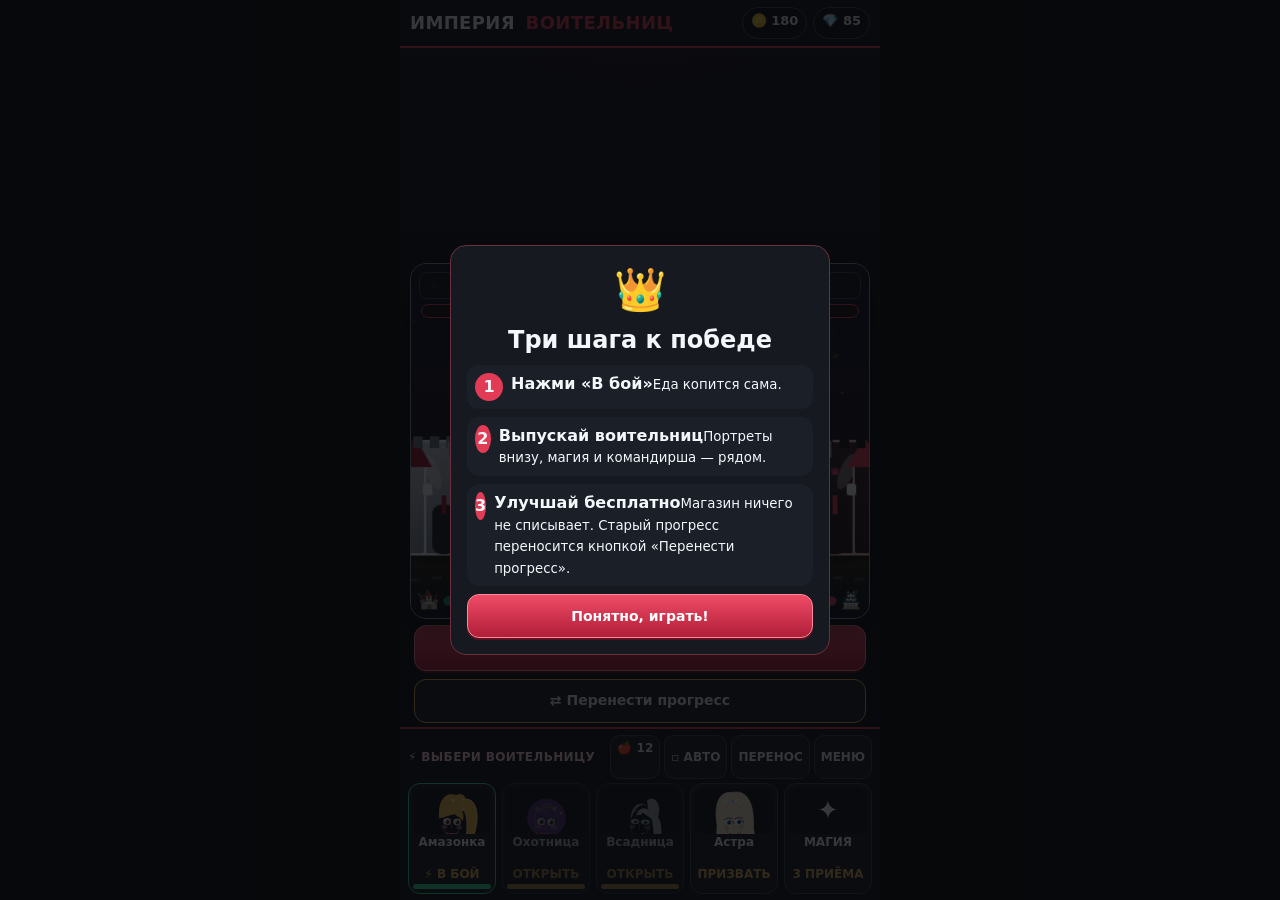
==== commit 7be30702: "v17 cartoon rock look, one-screen battle, and GitHub Pages Redraw the 18 heroines, restyle the iPhon" ====
--- a/imperiya-voitel-nic/index.html
+++ b/imperiya-voitel-nic/index.html
@@ -1,14 +1,76 @@
-<!doctype html><html lang="ru"><head><meta charset="utf-8"><meta name="viewport" content="width=device-width,initial-scale=1,viewport-fit=cover"><meta name="theme-color" content="#0B0D17"><meta name="apple-mobile-web-app-capable" content="yes"><meta name="apple-mobile-web-app-status-bar-style" content="black-translucent"><meta name="apple-mobile-web-app-title" content="Воительницы"><meta name="description" content="Офлайн-рок-стратегия для iPhone: все героини, улучшения, карты, магия и облики бесплатны, рок-магазин без платежей, удобный бой без прокрутки"><link rel="manifest" href="manifest.webmanifest"><link rel="icon" href="icon.svg" type="image/svg+xml"><link rel="apple-touch-icon" href="icon.svg"><link rel="stylesheet" href="rock-v16.css?v=16"><title>Империя воительниц — FREE ROCK SHOP</title></head><body>
+<!doctype html>
+<html lang="ru">
+<head>
+<meta charset="utf-8">
+<script>
+(function(){
+  var path=location.pathname,dir,seg;
+  if(path.endsWith("/"))dir=path;
+  else{
+    seg=path.split("/").pop()||"";
+    dir=seg.indexOf(".")>=0?path.replace(/[^/]*$/,""):path+"/";
+  }
+  if(!dir.endsWith("/"))dir+="/";
+  var base=document.createElement("base");
+  base.href=dir;
+  document.head.appendChild(base);
+})();
+</script>
+<meta name="viewport" content="width=device-width,initial-scale=1,viewport-fit=cover">
+<meta name="theme-color" content="#0C0E12">
+<meta name="apple-mobile-web-app-capable" content="yes">
+<meta name="mobile-web-app-capable" content="yes">
+<meta name="apple-mobile-web-app-status-bar-style" content="black-translucent">
+<meta name="apple-mobile-web-app-title" content="Воительницы">
+<meta name="description" content="Офлайн-рок-стратегия для iPhone: 18 героинь в лаковых доспехах, бесплатный магазин, бой на одном экране">
+<link rel="manifest" href="manifest.webmanifest">
+<link rel="icon" href="icon.svg" type="image/svg+xml">
+<link rel="apple-touch-icon" href="icon.svg">
+<link rel="stylesheet" href="rock-v17.css?v=17">
+<title>Империя воительниц</title>
+</head>
+<body>
 <div id="app">
-<header id="gameHeader"><div><div class="eyebrow">CROWN QUEST · V16 · FREE ROCK SHOP</div><h1>ИМПЕРИЯ <span>ВОИТЕЛЬНИЦ</span></h1></div><div class="wallet"><div>🪙 <b id="gold">180</b></div><div>💎 <b id="gems">85</b></div></div></header>
-<div class="champ" id="champ"></div><div id="audioDock" class="audio-dock" aria-label="Звуковая панель"></div><aside id="mentor" class="mentor" aria-label="Советы Лиры"></aside>
-<main id="battlePage"><div class="battleframe"><canvas id="canvas" width="390" height="300" aria-label="Поле боя, слева — ваша база, справа — вражеская"></canvas><div class="topchip" id="topchip"></div><div class="bossbar" id="bossbar" hidden></div><div class="battle-alert" id="battleAlert" hidden></div><div class="hpbar" id="hpbar"></div></div><div id="fightaction"></div>
-<div class="sectionname" id="worldHeading"><div><small id="eraText"></small><h2 id="eraName"></h2></div><button class="mode" data-a="mode" id="modeBtn">Поход ⟳</button></div>
-<div class="foodbar"><span>🍎 <b id="foodValue">12</b></span><div class="bar"><i id="foodFill"></i></div><span id="foodRate">+2.1/с</span></div>
-<div id="heroStatus" class="hero-status" aria-label="Особый приём героини" hidden></div>
-<div class="sectionname" id="troopHeading"><b>ВОИТЕЛЬНИЦЫ</b><small>Нажимай, чтобы призвать</small></div><div id="units" class="unitgrid"></div>
-<div class="sectionname" id="magicHeading"><b>МАГИЯ И КОМАНДИРША</b><small>Каждое умение 1 раз за бой</small></div><div class="spells" id="spells"></div>
-<div id="battleShortcuts" class="battle-shortcuts"></div><p class="hint" id="hint"></p></main>
+<header id="gameHeader">
+  <div>
+    <div class="eyebrow">CROWN QUEST · V17</div>
+    <h1>ИМПЕРИЯ <span>ВОИТЕЛЬНИЦ</span></h1>
+  </div>
+  <div class="wallet"><div>🪙 <b id="gold">180</b></div><div>💎 <b id="gems">85</b></div></div>
+</header>
+<div class="champ" id="champ"></div>
+<div id="audioDock" class="audio-dock" aria-label="Звуковая панель"></div>
+<aside id="mentor" class="mentor" aria-label="Советы Лиры"></aside>
+<main id="battlePage">
+  <div class="battleframe">
+    <canvas id="canvas" width="390" height="300" aria-label="Поле боя, слева — ваша база, справа — вражеская"></canvas>
+    <div class="topchip" id="topchip"></div>
+    <div class="bossbar" id="bossbar" hidden></div>
+    <div class="battle-alert" id="battleAlert" hidden></div>
+    <div class="hpbar" id="hpbar"></div>
+  </div>
+  <div id="fightaction"></div>
+  <div class="sectionname" id="worldHeading"><div><small id="eraText"></small><h2 id="eraName"></h2></div><button class="mode" data-a="mode" id="modeBtn">Поход</button></div>
+  <div class="foodbar"><span>🍎 <b id="foodValue">12</b></span><div class="bar"><i id="foodFill"></i></div><span id="foodRate">+2.1/с</span></div>
+  <div id="heroStatus" class="hero-status" aria-label="Особый приём героини" hidden></div>
+  <div class="sectionname" id="troopHeading"><b>ВОИТЕЛЬНИЦЫ</b><small>Нажимай, чтобы призвать</small></div>
+  <div id="units" class="unitgrid"></div>
+  <div class="sectionname" id="magicHeading"><b>МАГИЯ И КОМАНДИРША</b><small>Каждое умение 1 раз за бой</small></div>
+  <div class="spells" id="spells"></div>
+  <div id="battleShortcuts" class="battle-shortcuts"></div>
+  <p class="hint" id="hint"></p>
+</main>
 <main id="otherPage" hidden></main>
-<nav id="nav"></nav><div id="battleQuick" class="battle-quick" aria-label="Быстрые боевые команды" hidden></div>
-</div><div id="modal" hidden></div><div id="toast"></div><input id="savefile" type="file" accept=".json,application/json" hidden><script src="art.js" defer></script><script src="storybook.js?v=11" defer></script><script src="audio-v8.js?v=13" defer></script><script src="battle-v9.js" defer></script><script src="app.js?v=16" defer></script></body></html>+<nav id="nav"></nav>
+<div id="battleQuick" class="battle-quick" aria-label="Быстрые боевые команды" hidden></div>
+</div>
+<div id="modal" hidden></div>
+<div id="toast"></div>
+<input id="savefile" type="file" accept=".json,application/json,text/plain" hidden>
+<script src="art.js?v=17" defer></script>
+<script src="storybook.js?v=17" defer></script>
+<script src="audio-v8.js?v=17" defer></script>
+<script src="battle-v9.js?v=17" defer></script>
+<script src="app.js?v=17" defer></script>
+</body>
+</html>
--- a/imperiya-voitel-nic/rock-v17.css
+++ b/imperiya-voitel-nic/rock-v17.css
@@ -0,0 +1,401 @@
+/* Crown Quest v17 — graphite, silver, lacquer red. One-screen iPhone battle. */
+:root{
+  --bg:#0C0E12;--bg2:#14181F;--panel:#1A1F28;--panel2:#222833;
+  --line:#3A4454;--silver:#E6EBF2;--muted:#B7C0CC;
+  --red:#E23B55;--red-deep:#8E1830;--gold:#E2B15C;--mint:#3DDC97;
+  --text:#F4F7FB;
+  --safe-t:env(safe-area-inset-top);--safe-b:env(safe-area-inset-bottom);
+  --nav:64px;
+  color-scheme:dark;
+}
+*{box-sizing:border-box}
+html,body{margin:0;padding:0;background:#07080B;color:var(--text)}
+html{overflow-x:hidden}
+body{font:16px/1.35 "Segoe UI",system-ui,sans-serif;-webkit-font-smoothing:antialiased}
+button,input,textarea{font:inherit;color:inherit}
+button{cursor:pointer;border:0;background:none;-webkit-tap-highlight-color:transparent;touch-action:manipulation}
+button:disabled{cursor:default}
+#app{
+  min-height:100dvh;width:100%;max-width:480px;margin:0 auto;
+  padding-top:var(--safe-t);
+  padding-bottom:calc(var(--nav) + var(--safe-b));
+  background:
+    radial-gradient(ellipse 90% 40% at 50% -10%,#3a1824 0%,transparent 55%),
+    linear-gradient(180deg,#141820,#0C0E12 40%);
+}
+header{
+  display:flex;align-items:center;justify-content:space-between;gap:8px;
+  min-height:56px;padding:8px 12px;
+  border-bottom:2px solid var(--red);
+  background:#12151C;
+}
+.eyebrow{font-size:12px;font-weight:800;letter-spacing:.08em;color:var(--gold)}
+h1{margin:0;font-size:22px;line-height:1;font-weight:900;letter-spacing:.02em}
+h1 span{color:var(--red);margin-left:4px}
+.wallet{display:flex;gap:6px;flex:none}
+.wallet div{
+  min-height:32px;padding:4px 8px;border-radius:999px;
+  background:#0E1116;border:1px solid var(--line);
+  font-size:13px;font-weight:800;color:var(--silver);
+}
+.champ{
+  display:flex;align-items:center;gap:10px;margin:10px 12px;
+  padding:8px;border:1px solid var(--line);border-radius:16px;background:var(--panel);
+}
+.portrait{width:64px;height:76px;flex:none;overflow:hidden;border-radius:12px;border:1px solid var(--line)}
+.portrait svg{width:100%;height:120%;display:block}
+.champtext{flex:1;min-width:0}
+.champtext label{font-size:12px;font-weight:800;letter-spacing:.06em;color:var(--gold)}
+.champtext strong{display:block;margin:2px 0;font-size:20px;font-weight:900;white-space:nowrap;overflow:hidden;text-overflow:ellipsis}
+.champtext small{color:var(--muted);font-size:13px}
+.chip,.go,.free-action,button.transfer-launch{
+  min-height:44px;padding:8px 12px;border-radius:12px;font-weight:800;font-size:14px;
+}
+.chip{
+  background:var(--panel2);color:var(--silver);border:1px solid var(--line);
+}
+.go,.free-action{
+  background:linear-gradient(180deg,#F04B66,#B01E38);color:#fff;
+  border:1px solid #FF8AA0;box-shadow:0 2px 0 #5C1020;
+}
+.go:active,.free-action:active{transform:translateY(1px)}
+.free-action:disabled,.go:disabled,.chip:disabled{opacity:.55;box-shadow:none}
+#audioDock{
+  display:flex;align-items:center;gap:6px;margin:0 12px 8px;padding:6px;
+  border:1px solid var(--line);border-radius:14px;background:#141820;
+}
+.audio-bars{display:flex;align-items:flex-end;gap:2px;width:22px;height:16px}
+.audio-bars i{display:block;width:3px;height:6px;background:var(--red);border-radius:2px}
+#audioDock.music-playing .audio-bars i{animation:bars .45s ease-in-out infinite alternate}
+#audioDock.music-playing .audio-bars i:nth-child(2){animation-delay:.1s}
+#audioDock.music-playing .audio-bars i:nth-child(3){animation-delay:.18s}
+@keyframes bars{from{height:4px}to{height:16px}}
+.audio-identity{display:flex;align-items:center;gap:6px;flex:1;min-width:0}
+.audio-label b{display:block;font-size:12px;letter-spacing:.04em}
+.audio-label small{display:block;color:var(--muted);font-size:12px;white-space:nowrap;overflow:hidden;text-overflow:ellipsis}
+.audio-toggle{
+  min-height:40px;padding:6px 8px;border-radius:10px;border:1px solid var(--line);
+  background:#222833;color:var(--silver);font-size:12px;font-weight:800;
+}
+.audio-toggle.on{border-color:#3DDC97;color:#D9FFF0}
+.mentor{
+  display:grid;grid-template-columns:52px minmax(0,1fr) auto;gap:8px;align-items:center;
+  margin:0 12px 10px;padding:8px;border-radius:14px;border:1px solid var(--line);
+  border-left:4px solid var(--red);background:#171B24;
+}
+.mentor-avatar{width:52px;height:64px;overflow:hidden;border-radius:10px}
+.mentor-avatar svg{width:100%;height:120%}
+.mentor-copy small{color:var(--gold);font-size:12px;font-weight:800;letter-spacing:.04em}
+.mentor-copy strong{display:block;font-size:15px}
+.mentor-copy p{margin:2px 0 0;color:var(--muted);font-size:13px}
+.mentor-action{min-height:44px;padding:8px 10px;border-radius:12px;background:linear-gradient(180deg,#F04B66,#B01E38);color:#fff;font-weight:800;font-size:13px}
+.battleframe{
+  position:relative;margin:0 auto;border:1px solid #8E98A8;border-radius:16px;overflow:hidden;
+  background:#10131A;box-shadow:0 8px 24px #0008;
+}
+.battleframe canvas{display:block;width:100%;height:auto}
+.topchip{position:absolute;z-index:2;top:8px;left:8px;right:8px;display:flex;gap:4px}
+.topchip span{
+  flex:1;min-height:26px;padding:4px 6px;border-radius:8px;text-align:center;
+  background:#12151CDD;border:1px solid #3A4454;color:var(--silver);
+  font-size:12px;font-weight:800;
+}
+.topchip.contract-done span:last-child{border-color:var(--mint);color:#D9FFF0}
+.bossbar{
+  position:absolute;z-index:2;top:40px;left:10px;right:10px;display:flex;align-items:center;gap:6px;
+  padding:6px 8px;border-radius:10px;background:#1A1014EE;border:1px solid var(--red);font-size:12px;font-weight:800;
+}
+.boss-track{flex:1;height:8px;border-radius:8px;background:#2A1218;overflow:hidden}
+.boss-track i{display:block;height:100%;background:linear-gradient(90deg,#8E1830,#E23B55)}
+.battle-alert{
+  position:absolute;z-index:2;left:12px;right:12px;bottom:28px;padding:6px 8px;text-align:center;
+  border-radius:8px;background:#12151CE6;color:var(--silver);font-size:13px;font-weight:800;
+}
+.hpbar{position:absolute;z-index:2;left:8px;right:8px;bottom:6px;display:flex;align-items:center;gap:4px}
+.hpbar .track{flex:1;height:10px;border-radius:99px;background:#12151C;border:1px solid #3A4454;overflow:hidden}
+.hpbar .track i{display:block;height:100%;width:0;background:linear-gradient(90deg,#1E8A62,#3DDC97)}
+.hpbar .track.enemy i{background:linear-gradient(90deg,#8E1830,#E23B55)}
+#fightaction{margin:8px 12px 0}
+#fightaction .go,#fightaction .transfer-launch{width:100%}
+.transfer-launch{
+  margin-top:8px;background:#1A1F28;color:var(--silver);border:1px solid #E2B15C;
+}
+.battletools{display:grid;grid-template-columns:repeat(4,minmax(0,1fr));gap:6px}
+.battletools .chip{min-height:44px;padding:6px 2px;font-size:13px}
+.chip.tactic.assault{border-color:var(--red);color:#FFD0D8}
+.chip.tactic.guard{border-color:var(--mint);color:#D9FFF0}
+.sectionname{display:flex;justify-content:space-between;align-items:baseline;margin:12px 12px 6px}
+.sectionname b,.sectionname h2{font-size:14px;letter-spacing:.04em}
+.sectionname small,.sectionname h2+small{color:var(--muted);font-size:13px}
+#worldHeading{display:flex;justify-content:space-between;align-items:center}
+#worldHeading h2{margin:0;font-size:20px}
+#modeBtn{min-height:44px}
+.foodbar{display:flex;align-items:center;gap:8px;margin:6px 12px;font-weight:800}
+.bar{flex:1;height:10px;border-radius:99px;background:#1A1F28;overflow:hidden;border:1px solid var(--line)}
+.bar i{display:block;height:100%;background:linear-gradient(90deg,#E2B15C,#F0D090)}
+.unitgrid{display:grid;grid-template-columns:repeat(3,minmax(0,1fr));gap:8px;margin:0 12px}
+.unit{
+  min-height:132px;padding:6px;border-radius:14px;border:1px solid var(--line);
+  background:var(--panel);text-align:center;
+}
+.unit.ready{border-color:var(--mint)}
+.unit .art{height:78px;overflow:hidden}
+.unit .art svg{width:100%;height:110px}
+.unit strong{display:block;font-size:13px}
+.unit .cost{color:var(--gold);font-size:13px;font-weight:800}
+.spells{display:grid;grid-template-columns:repeat(4,minmax(0,1fr));gap:6px;margin:0 12px}
+.spell{min-height:56px;border-radius:12px;border:1px solid var(--line);background:var(--panel);padding:6px 2px}
+.spell span{display:block;font-size:18px}
+.spell small{display:block;font-size:12px;color:var(--muted)}
+.hint,.micro{margin:8px 12px;color:var(--muted);font-size:13px}
+.battle-shortcuts{display:flex;gap:8px;margin:8px 12px}
+.battle-shortcuts button{flex:1;min-height:44px;border-radius:12px;border:1px solid var(--line);background:var(--panel)}
+#otherPage{padding:4px 0 16px}
+.herohead{margin:8px 12px}
+.herohead h2{margin:0 0 4px;font-size:26px;font-weight:900}
+.herohead p{margin:0;color:var(--muted);font-size:14px}
+.transfer-strip{
+  display:block;width:calc(100% - 24px);margin:10px 12px;padding:12px;text-align:left;
+  border-radius:14px;border:1px solid #E2B15C;background:#1A160F;
+}
+.transfer-strip b{display:block;font-size:16px}
+.transfer-strip small{display:block;margin-top:4px;color:var(--muted);font-size:13px}
+.free-shop-ribbon,.free-shop-banner,.free-starter,.daily-reward{
+  margin:8px 12px;padding:12px;border-radius:14px;border:1px solid var(--line);background:var(--panel);
+}
+.free-shop-ribbon strong,.free-shop-banner strong{color:var(--mint)}
+.free-shop-banner,.free-starter,.daily-reward{display:flex;gap:10px;align-items:center;justify-content:space-between}
+.free-shop-stamp{
+  flex:none;width:72px;height:72px;border-radius:50%;display:grid;place-items:center;
+  background:#14281F;border:1px solid var(--mint);color:var(--mint);font-weight:900;font-size:12px;text-align:center;
+}
+.row{
+  display:flex;align-items:center;gap:8px;margin:8px 12px;padding:8px;
+  border:1px solid var(--line);border-radius:14px;background:var(--panel);
+}
+.row .icon,.tile .icon,.market-icon{
+  width:42px;height:42px;flex:none;display:grid;place-items:center;border-radius:12px;
+  background:#12151C;font-size:20px;
+}
+.row .desc{flex:1;min-width:0}
+.row p,.tile p,.market-desc small{margin:2px 0 0;color:var(--muted);font-size:13px}
+.grid2{display:grid;grid-template-columns:1fr 1fr;gap:8px;margin:0 12px}
+.tile{
+  padding:10px;border:1px solid var(--line);border-radius:14px;background:var(--panel);
+}
+.tile button,.herocard button,.market-card button{width:100%;margin-top:8px}
+.divider{border:0;border-top:1px solid var(--line);margin:14px 12px}
+.queen-feature{
+  display:grid;grid-template-columns:140px minmax(0,1fr);gap:10px;margin:8px 12px;padding:10px;
+  border:1px solid #6A303C;border-radius:16px;background:linear-gradient(160deg,#2A1820,#161920);
+}
+.queen-feature-art{overflow:hidden;border-radius:12px}
+.queen-feature-art svg{width:100%;height:auto;display:block}
+.queen-feature-copy small{color:var(--gold);font-size:12px;font-weight:800}
+.queen-feature-copy h3{margin:4px 0;font-size:22px}
+.queen-feature-copy p{margin:0;color:var(--muted);font-size:13px}
+.hero-rank{margin-top:8px;padding:8px;border-radius:10px;background:#10141C;border:1px solid var(--line)}
+.hero-rank strong{color:#FFD0DA;font-size:13px}
+.hero-rank small{display:block;color:var(--muted);font-size:12px}
+.hero-rank-track{height:8px;margin-top:6px;border-radius:8px;background:#0C0E12;overflow:hidden}
+.hero-rank-track i{display:block;height:100%;background:linear-gradient(90deg,#8E1830,#E23B55)}
+.queen-feature-actions{display:flex;flex-direction:column;gap:6px;margin-top:8px}
+.queen-feature-actions button{min-height:44px;border-radius:12px;border:1px solid var(--line);background:#222833;font-weight:800}
+.queen-feature-actions button:first-child{background:linear-gradient(180deg,#F04B66,#B01E38);border-color:#FF8AA0}
+.herogrid{display:grid;grid-template-columns:1fr 1fr;gap:8px;margin:0 12px}
+.herocard{padding:6px;border:1px solid var(--line);border-radius:14px;background:var(--panel);text-align:center}
+.herocard.on{border-color:#E2B15C}
+.herocard svg{width:100%;height:auto;border-radius:10px;display:block}
+.herocard strong{display:block;margin-top:6px;font-size:14px}
+.herocard small{color:var(--muted);font-size:12px}
+.herocard button{min-height:44px;border-radius:10px;background:#222833;border:1px solid var(--line);font-weight:800}
+.shopfilters{display:flex;gap:6px;overflow-x:auto;margin:8px 12px;padding-bottom:4px}
+.shopfilters button{flex:none;min-height:40px;padding:8px 12px;border-radius:999px;border:1px solid var(--line);background:#1A1F28;font-weight:800;font-size:14px}
+.shopfilters button.active{background:var(--red);border-color:#FF8AA0}
+.market-card{
+  display:grid;grid-template-columns:48px minmax(0,1fr) auto;gap:8px;align-items:center;
+  margin:8px 12px;padding:8px;border:1px solid var(--line);border-radius:14px;background:var(--panel);
+}
+.market-card.affordable{border-color:#245C48}
+.market-card button{min-height:44px;padding:8px 10px;border-radius:10px;background:linear-gradient(180deg,#F04B66,#B01E38);font-weight:800;font-size:13px}
+.market-card button.owned{background:#1A3A32;border:1px solid var(--mint)}
+.market-desc strong{display:block}
+.market-desc span{color:var(--gold);font-size:12px;font-weight:800}
+.free-shop-links{display:flex;flex-direction:column;gap:8px;margin:8px 12px}
+.free-shop-links button{min-height:48px;border-radius:12px;border:1px solid var(--line);background:#1A1F28;font-weight:800}
+.missions-board{margin:8px 12px;padding:10px;border:1px solid var(--line);border-radius:14px;background:var(--panel)}
+.missions-heading{display:flex;justify-content:space-between;align-items:center}
+.missions-heading small{color:var(--gold);font-size:12px;font-weight:800}
+.missions-heading h3{margin:0}
+.missions-heading b{min-width:48px;text-align:center;padding:4px 8px;border-radius:999px;background:var(--red)}
+.mission{display:grid;grid-template-columns:40px minmax(0,1fr) auto;gap:8px;align-items:center;margin-top:8px}
+.mission-icon{width:40px;height:40px;display:grid;place-items:center;border-radius:12px;background:#12151C;font-size:18px}
+.mission-main small{color:var(--muted);font-size:12px}
+.mission-meter{height:8px;margin-top:4px;border-radius:8px;background:#0C0E12;overflow:hidden}
+.mission-meter i{display:block;height:100%;background:linear-gradient(90deg,#8E1830,#E23B55)}
+.mission button{min-height:40px;padding:6px 8px;border-radius:10px;background:#2A1820;border:1px solid #6A303C;font-weight:800;font-size:13px}
+.daily-reward button,.free-starter button{min-height:44px;padding:8px 10px;border-radius:12px;background:linear-gradient(180deg,#F04B66,#B01E38);font-weight:800}
+.featurebuttons{display:grid;grid-template-columns:1fr 1fr;gap:8px;margin:0 12px}
+.featurebuttons button{min-height:72px;padding:10px;text-align:left;border-radius:14px;border:1px solid var(--line);background:var(--panel)}
+.featurebuttons b{display:block}
+.featurebuttons small{color:var(--muted)}
+.stat-grid{display:grid;grid-template-columns:repeat(4,1fr);gap:6px;margin:0 12px}
+.stat-grid>div{padding:8px 4px;text-align:center;border-radius:12px;background:var(--panel);border:1px solid var(--line)}
+.stat-grid strong{display:block;color:#FFD0DA}
+.stat-grid small{color:var(--muted);font-size:12px}
+.settings-grid{display:grid;grid-template-columns:1fr 1fr;gap:8px;margin:0 12px}
+.settings-grid button{min-height:48px;padding:8px;border-radius:12px;border:1px solid var(--line);background:#222833;font-weight:800;font-size:14px}
+.deckslots{display:grid;grid-template-columns:repeat(3,1fr);gap:8px;margin:0 12px}
+.deckslot{min-height:96px;border-radius:12px;border:1px solid var(--line);background:var(--panel);padding:6px}
+.deckslot.chosen{border-color:#E2B15C}
+.deckslot span{font-size:28px}
+.deckslot strong{display:block;font-size:12px}
+.cardtile{min-height:180px}
+.cardicon{font-size:36px;text-align:center}
+.rarity{color:var(--gold);font-size:12px;font-weight:800}
+.free-card-actions{display:flex;flex-direction:column;gap:6px}
+.free-card-actions button{min-height:40px;border-radius:10px;border:1px solid var(--line);background:#222833;font-weight:800;font-size:12px}
+.dungeon-intro{display:flex;gap:10px;align-items:center;margin:8px 12px;padding:10px;border-radius:14px;border:1px solid var(--line);background:#1A1218}
+.dungeon-visual{position:relative;font-size:64px;width:90px;text-align:center}
+.dungeon-intro h3{margin:4px 0;font-size:24px}
+nav{
+  position:fixed;z-index:20;left:50%;bottom:0;transform:translateX(-50%);
+  width:100%;max-width:480px;display:grid;grid-template-columns:repeat(5,1fr);
+  padding-bottom:var(--safe-b);background:#10131AEE;border-top:1px solid #3A2430;
+  backdrop-filter:blur(10px);
+}
+nav button{min-height:var(--nav);padding:6px 2px 8px;color:var(--muted);font-size:12px;font-weight:800}
+nav button span{display:block;font-size:18px;position:relative}
+nav button.active{color:var(--silver)}
+nav button.active span{color:var(--red)}
+.nav-reward{position:absolute;top:-2px;right:calc(50% - 16px);width:8px;height:8px;border-radius:50%;background:var(--gold)}
+.battle-quick{display:none}
+#modal{
+  position:fixed;z-index:40;inset:0;display:flex;align-items:center;justify-content:center;
+  padding:16px;background:#07080BCC;
+}
+#modal[hidden]{display:none}
+.modalbox{
+  width:min(380px,100%);max-height:88dvh;overflow:auto;padding:16px;
+  border-radius:16px;border:1px solid #6A303C;background:#161920;text-align:center;
+}
+.modalbox h2{margin:6px 0;font-size:24px}
+.modalbox p{color:var(--muted);font-size:14px}
+.modalbox .big{font-size:42px}
+.end-actions,.transfer-actions,.modechoices{display:flex;flex-direction:column;gap:8px;margin-top:10px}
+.end-actions button,.transfer-actions button,.modechoice{width:100%;min-height:48px}
+.modechoice{display:flex;gap:8px;text-align:left;padding:8px;border-radius:12px;border:1px solid var(--line);background:#1A1F28}
+.modechoice.selected{border-color:var(--red)}
+.modechoice span{font-size:24px}
+.intro-steps{text-align:left}
+.intro-steps>div{display:flex;gap:8px;margin:8px 0;padding:8px;border-radius:12px;background:#1A1F28}
+.intro-steps b{width:28px;height:28px;display:grid;place-items:center;border-radius:50%;background:var(--red)}
+.reward-card,.hero-xp-reward{margin-top:8px;padding:8px;border-radius:10px;background:#2A1820;border:1px solid #6A303C}
+.transfer-box textarea{
+  width:100%;margin-top:8px;border-radius:10px;border:1px solid var(--line);background:#0E1116;
+  color:var(--silver);padding:8px;font-size:12px;resize:vertical;
+}
+.rock-menu-links{display:grid;grid-template-columns:1fr 1fr;gap:8px;margin-top:8px}
+.rock-menu-links button{min-height:56px;border-radius:12px;border:1px solid var(--line);background:#1A1F28;font-weight:800}
+#toast{
+  position:fixed;z-index:50;left:50%;bottom:calc(var(--nav) + var(--safe-b) + 12px);
+  transform:translate(-50%,8px);opacity:0;pointer-events:none;
+  padding:10px 14px;border-radius:999px;background:#E23B55;color:#fff;font-weight:800;font-size:14px;
+}
+#toast.show{opacity:1;transform:translate(-50%,0)}
+.hero-status{margin:8px 12px;padding:8px;border-radius:12px;border:1px solid var(--line);background:#1A1218}
+.hero-ultimate{width:100%;min-height:44px;margin-top:6px;border-radius:10px;background:#2A1820;border:1px solid #6A303C;font-weight:800}
+.hero-ultimate.ready{background:linear-gradient(180deg,#F04B66,#B01E38)}
+.hero-charge-track{height:8px;border-radius:8px;background:#0C0E12;overflow:hidden}
+.hero-charge-track i{display:block;height:100%;background:linear-gradient(90deg,#8E1830,#E23B55)}
+
+/* Summon dock */
+.rock-dock-heading{display:flex;align-items:center;justify-content:space-between;gap:6px;min-height:44px}
+.rock-dock-heading>strong{min-width:0;overflow:hidden;text-overflow:ellipsis;white-space:nowrap;font-size:12px;letter-spacing:.03em;color:#FFD5DE}
+.rock-dock-meta{display:flex;align-items:center;gap:4px;flex:none}
+.rock-dock-meta>span,.rock-dock-meta button{
+  min-height:44px;padding:4px 6px;border-radius:10px;border:1px solid var(--line);
+  background:#1A1F28;color:var(--silver);font-size:12px;font-weight:800;
+}
+.rock-dock-grid{display:grid;grid-template-columns:repeat(5,minmax(0,1fr));gap:6px}
+.quick-button{
+  min-height:96px;padding:4px;border-radius:12px;border:1px solid var(--line);
+  background:#1A1F28;color:var(--text);display:flex;flex-direction:column;align-items:center;gap:2px;
+}
+.quick-portrait{width:100%;height:46px;overflow:hidden;border-radius:8px;background:#10141C}
+.quick-portrait svg{width:100%;height:78px;display:block}
+.quick-name{font-size:12px;font-weight:800;line-height:1.15;min-height:28px;display:-webkit-box;-webkit-line-clamp:2;-webkit-box-orient:vertical;overflow:hidden}
+.quick-price{font-size:12px;font-weight:800;color:var(--gold)}
+.recruit-meter{display:block;width:100%;height:5px;border-radius:99px;background:#0C0E12;overflow:hidden}
+.recruit-meter i{display:block;height:100%;background:var(--gold)}
+.quick-button.ready{border-color:var(--mint)}
+.quick-button.ready .recruit-meter i{background:var(--mint)}
+.quick-button.locked{opacity:.7}
+.quick-button:disabled{opacity:.5}
+.rock-glyph{display:grid;place-items:center;font-size:26px;height:46px}
+.portrait-power{display:grid;place-items:center;font-size:26px}
+
+/* One-screen battle */
+html:has(body.game-cockpit),body.game-cockpit{
+  width:100%;height:100%;margin:0;overflow:hidden;overscroll-behavior:none;
+}
+body.game-cockpit{position:fixed;inset:0;touch-action:manipulation}
+#app.combat-cockpit{
+  position:fixed;z-index:1;top:0;left:50%;transform:translateX(-50%);
+  display:grid;grid-template-rows:auto minmax(0,1fr) auto;
+  width:min(100vw,480px);height:100dvh;max-height:100dvh;
+  overflow:hidden;padding:var(--safe-t) 0 0;margin:0;
+}
+#app.combat-cockpit .champ,
+#app.combat-cockpit #audioDock,
+#app.combat-cockpit #mentor,
+#app.combat-cockpit nav,
+#app.combat-cockpit #otherPage,
+#app.combat-cockpit header .eyebrow,
+#app.combat-cockpit #worldHeading,
+#app.combat-cockpit .foodbar,
+#app.combat-cockpit #heroStatus,
+#app.combat-cockpit #troopHeading,
+#app.combat-cockpit #units,
+#app.combat-cockpit #magicHeading,
+#app.combat-cockpit #spells,
+#app.combat-cockpit #battleShortcuts,
+#app.combat-cockpit #hint{display:none}
+#app.combat-cockpit header{
+  min-height:48px;height:48px;padding:4px 10px;
+}
+#app.combat-cockpit header h1{font-size:18px}
+#app.combat-cockpit header h1 span{display:inline}
+#app.combat-cockpit #battlePage{
+  display:flex;flex-direction:column;align-items:center;justify-content:flex-end;
+  min-height:0;height:100%;overflow:hidden;padding:4px 6px;gap:6px;margin:0;
+}
+#app.combat-cockpit .battleframe{
+  width:var(--arena-w,320px);height:var(--arena-h,220px);
+  max-width:calc(100% - 8px);max-height:100%;margin:0;
+}
+#app.combat-cockpit .battleframe canvas{width:100%;height:100%}
+#app.combat-cockpit #fightaction{width:100%;max-width:460px;margin:0;padding:0 4px;flex:none}
+#app.combat-cockpit #fightaction .go{min-height:46px;height:46px;margin:0}
+#app.combat-cockpit .transfer-launch{min-height:44px;height:44px}
+#app.combat-cockpit #battleQuick.rock-dock{
+  position:relative;display:flex;flex-direction:column;gap:4px;
+  width:100%;padding:6px 8px calc(6px + var(--safe-b));
+  background:#10131AF2;border-top:2px solid var(--red);
+}
+#app.combat-cockpit #battleQuick[hidden]{display:none}
+#app.combat-cockpit{padding-bottom:0}
+#toast{z-index:60}
+@media(max-height:700px){
+  #app.combat-cockpit header{height:42px;min-height:42px}
+  #app.combat-cockpit header h1{font-size:16px}
+  #app.combat-cockpit .quick-button{min-height:84px}
+  #app.combat-cockpit .quick-portrait{height:36px}
+  #app.combat-cockpit #fightaction .go{height:42px;min-height:42px}
+}
+@media(max-width:360px){
+  h1{font-size:18px}
+}
+@media(prefers-reduced-motion:reduce){
+  *{animation:none!important;transition:none!important}
+}
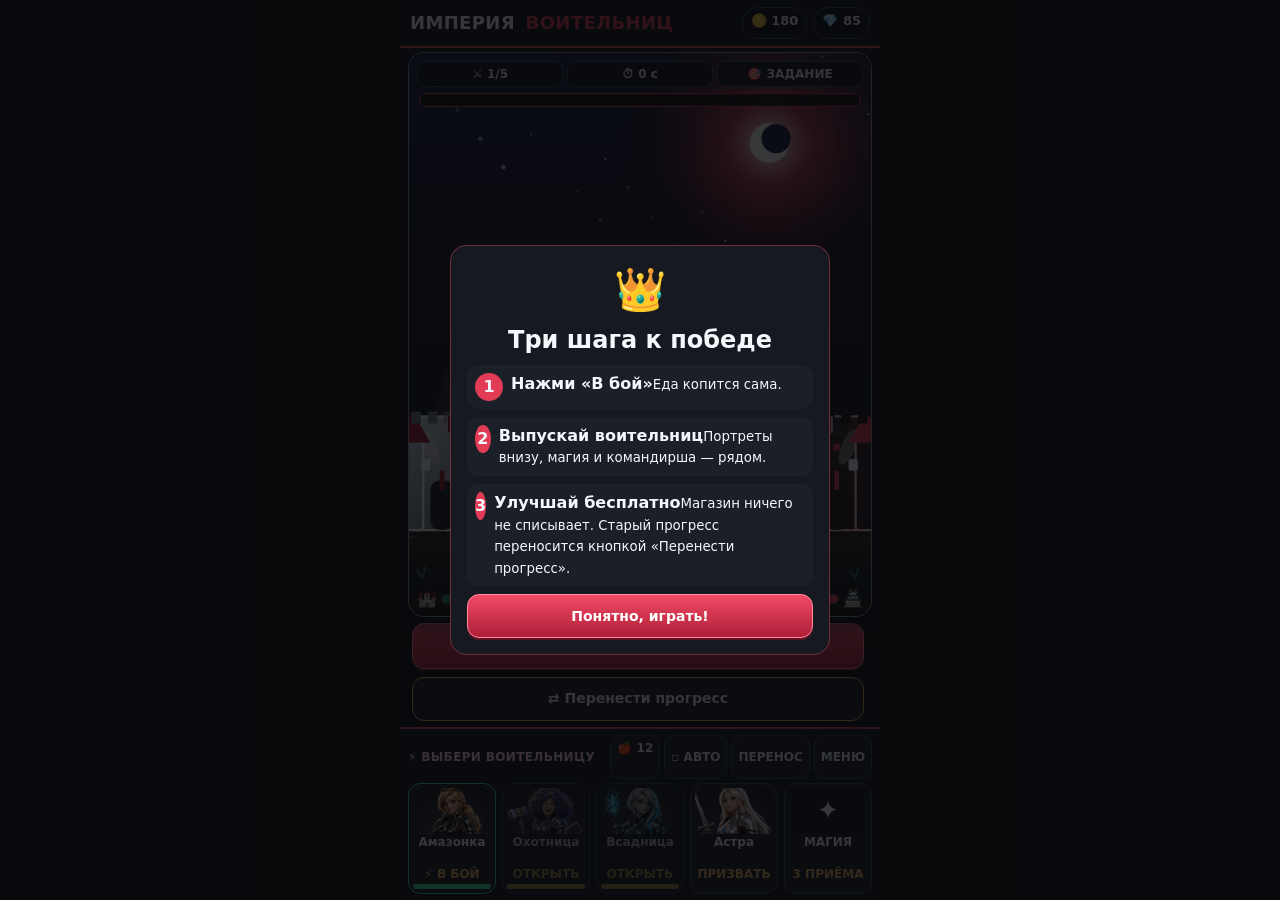
==== commit c9f0e89b: "Use the approved heroine illustrations in the UI and on the field Show the eighteen portraits in the" ====
--- a/imperiya-voitel-nic/index.html
+++ b/imperiya-voitel-nic/index.html
@@ -40,7 +40,7 @@
 </header>
 <div class="champ" id="champ"></div>
 <div id="audioDock" class="audio-dock" aria-label="Звуковая панель"></div>
-<aside id="mentor" class="mentor" aria-label="Советы Лиры"></aside>
+<aside id="mentor" class="mentor" aria-label="Советы Ирис"></aside>
 <main id="battlePage">
   <div class="battleframe">
     <canvas id="canvas" width="390" height="300" aria-label="Поле боя, слева — ваша база, справа — вражеская"></canvas>
--- a/imperiya-voitel-nic/rock-v17.css
+++ b/imperiya-voitel-nic/rock-v17.css
@@ -367,12 +367,12 @@
 #app.combat-cockpit header h1{font-size:18px}
 #app.combat-cockpit header h1 span{display:inline}
 #app.combat-cockpit #battlePage{
-  display:flex;flex-direction:column;align-items:center;justify-content:flex-end;
-  min-height:0;height:100%;overflow:hidden;padding:4px 6px;gap:6px;margin:0;
+  display:flex;flex-direction:column;align-items:stretch;justify-content:flex-start;
+  min-height:0;height:100%;overflow:hidden;padding:4px 8px 6px;gap:6px;margin:0;
 }
 #app.combat-cockpit .battleframe{
-  width:var(--arena-w,320px);height:var(--arena-h,220px);
-  max-width:calc(100% - 8px);max-height:100%;margin:0;
+  flex:1 1 auto;width:100%;height:auto;min-height:0;
+  max-width:none;max-height:none;margin:0;
 }
 #app.combat-cockpit .battleframe canvas{width:100%;height:100%}
 #app.combat-cockpit #fightaction{width:100%;max-width:460px;margin:0;padding:0 4px;flex:none}
@@ -399,3 +399,18 @@
 @media(prefers-reduced-motion:reduce){
   *{animation:none!important;transition:none!important}
 }
+
+/* Illustrated heroines. The dark plate of the artwork sits inside the card. */
+.heroine-frame{
+  display:block;position:relative;overflow:hidden;width:100%;height:100%;
+  border-radius:12px;background:#141820;
+  box-shadow:inset 0 0 0 2px var(--rim,#E6EBF2),0 0 12px var(--glow,#E23B55);
+}
+.heroine-frame img{
+  display:block;width:100%;height:100%;object-fit:cover;object-position:center 18%;
+  background:#141820;pointer-events:none;
+}
+.portrait .heroine-frame,.mentor-avatar .heroine-frame,.quick-portrait .heroine-frame,.unit .art .heroine-frame{border-radius:inherit}
+.herocard .heroine-frame,.queen-feature-art .heroine-frame{aspect-ratio:1/1;height:auto}
+.quick-portrait .heroine-frame img,.unit .art .heroine-frame img{object-position:center 14%}
+.foe-token{display:grid;place-items:center;background:#1A1218;color:#E7B8C2;font-size:22px;box-shadow:inset 0 0 0 2px #6A303C}
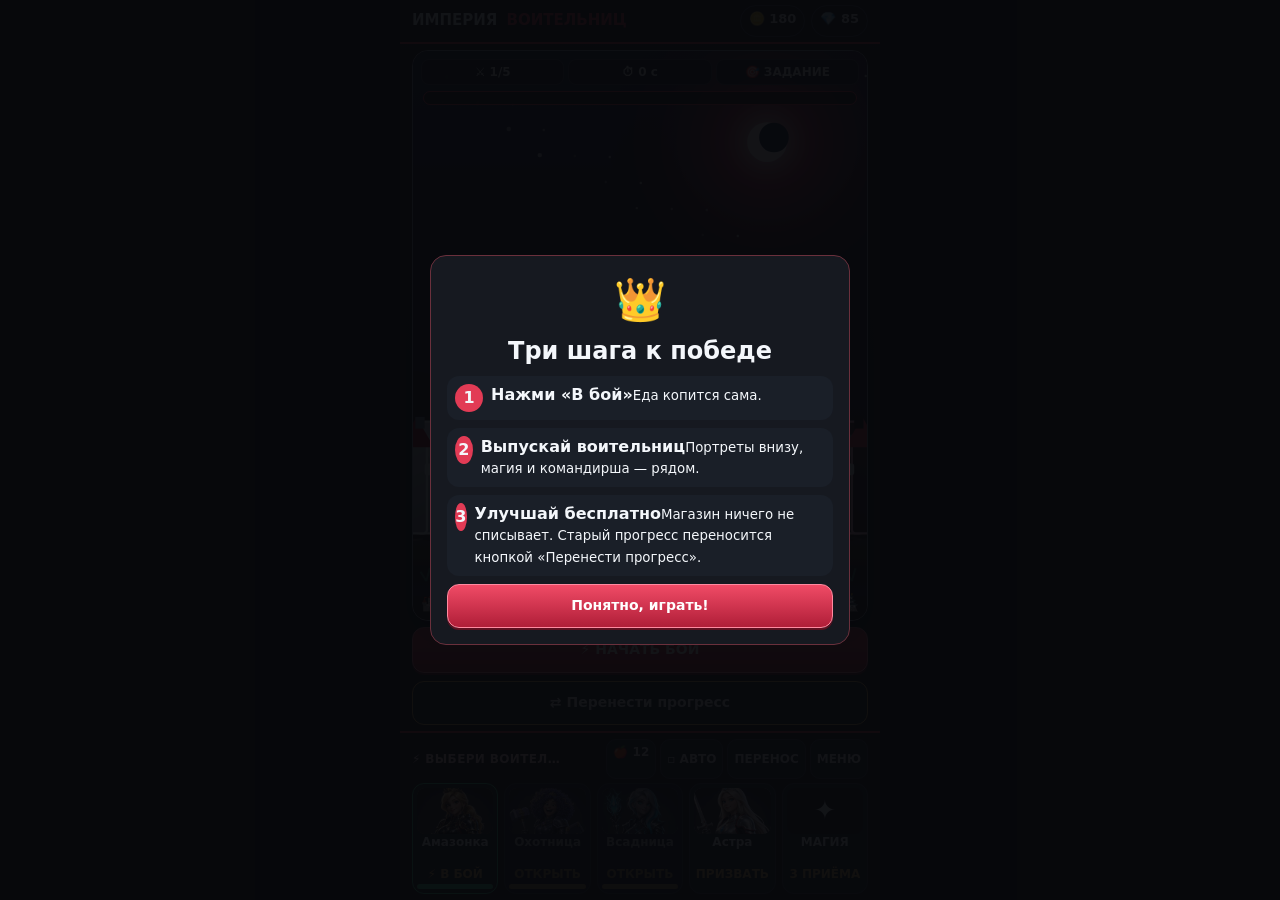
==== commit 5e46d511: "v17.1: вёрстка под видимый экран iPhone Safari Бой занимает высоту visualViewport, шапка не обрезает" ====
--- a/imperiya-voitel-nic/index.html
+++ b/imperiya-voitel-nic/index.html
@@ -16,7 +16,7 @@
   document.head.appendChild(base);
 })();
 </script>
-<meta name="viewport" content="width=device-width,initial-scale=1,viewport-fit=cover">
+<meta name="viewport" content="width=device-width, initial-scale=1, viewport-fit=cover, maximum-scale=1">
 <meta name="theme-color" content="#0C0E12">
 <meta name="apple-mobile-web-app-capable" content="yes">
 <meta name="mobile-web-app-capable" content="yes">
@@ -26,14 +26,14 @@
 <link rel="manifest" href="manifest.webmanifest">
 <link rel="icon" href="icon.svg" type="image/svg+xml">
 <link rel="apple-touch-icon" href="icon.svg">
-<link rel="stylesheet" href="rock-v17.css?v=17">
+<link rel="stylesheet" href="rock-v17.css?v=17.1">
 <title>Империя воительниц</title>
 </head>
 <body>
 <div id="app">
 <header id="gameHeader">
   <div>
-    <div class="eyebrow">CROWN QUEST · V17</div>
+    <div class="eyebrow">CROWN QUEST · V17.1</div>
     <h1>ИМПЕРИЯ <span>ВОИТЕЛЬНИЦ</span></h1>
   </div>
   <div class="wallet"><div>🪙 <b id="gold">180</b></div><div>💎 <b id="gems">85</b></div></div>
@@ -67,10 +67,10 @@
 <div id="modal" hidden></div>
 <div id="toast"></div>
 <input id="savefile" type="file" accept=".json,application/json,text/plain" hidden>
-<script src="art.js?v=17" defer></script>
-<script src="storybook.js?v=17" defer></script>
-<script src="audio-v8.js?v=17" defer></script>
-<script src="battle-v9.js?v=17" defer></script>
-<script src="app.js?v=17" defer></script>
+<script src="art.js?v=17.1" defer></script>
+<script src="storybook.js?v=17.1" defer></script>
+<script src="audio-v8.js?v=17.1" defer></script>
+<script src="battle-v9.js?v=17.1" defer></script>
+<script src="app.js?v=17.1" defer></script>
 </body>
 </html>
--- a/imperiya-voitel-nic/rock-v17.css
+++ b/imperiya-voitel-nic/rock-v17.css
@@ -1,47 +1,69 @@
-/* Crown Quest v17 — graphite, silver, lacquer red. One-screen iPhone battle. */
+/* Crown Quest v17.1 — graphite, silver, lacquer red. One-screen iPhone battle. */
 :root{
   --bg:#0C0E12;--bg2:#14181F;--panel:#1A1F28;--panel2:#222833;
   --line:#3A4454;--silver:#E6EBF2;--muted:#B7C0CC;
   --red:#E23B55;--red-deep:#8E1830;--gold:#E2B15C;--mint:#3DDC97;
   --text:#F4F7FB;
-  --safe-t:env(safe-area-inset-top);--safe-b:env(safe-area-inset-bottom);
-  --nav:64px;
+  --safe-t:env(safe-area-inset-top, 0px);--safe-b:env(safe-area-inset-bottom, 0px);
+  --gutter:12px;
+  --nav:58px;
+  --nav-h:calc(var(--nav) + var(--safe-b));
+  --vvh:100dvh;
+  --vv-top:0px;
+  --vv-bottom:0px;
+  --toast-top:64px;
+  --toast-gap:78px;
   color-scheme:dark;
 }
 *{box-sizing:border-box}
-html,body{margin:0;padding:0;background:#07080B;color:var(--text)}
-html{overflow-x:hidden}
-body{font:16px/1.35 "Segoe UI",system-ui,sans-serif;-webkit-font-smoothing:antialiased}
+html,body{margin:0;padding:0;background:#07080B;color:var(--text);max-width:100%}
+html{
+  -webkit-text-size-adjust:100%;text-size-adjust:100%;
+  height:var(--vvh, 100dvh);overflow:hidden;
+}
+body{
+  height:var(--vvh, 100dvh);overflow:hidden;
+  font:16px/1.35 "Segoe UI",system-ui,sans-serif;-webkit-font-smoothing:antialiased;
+}
 button,input,textarea{font:inherit;color:inherit}
 button{cursor:pointer;border:0;background:none;-webkit-tap-highlight-color:transparent;touch-action:manipulation}
 button:disabled{cursor:default}
 #app{
-  min-height:100dvh;width:100%;max-width:480px;margin:0 auto;
+  width:100%;max-width:480px;margin:0 auto;
   padding-top:var(--safe-t);
-  padding-bottom:calc(var(--nav) + var(--safe-b));
+  padding-bottom:16px;
+  overflow-x:clip;overflow-y:auto;overscroll-behavior:contain;
   background:
     radial-gradient(ellipse 90% 40% at 50% -10%,#3a1824 0%,transparent 55%),
     linear-gradient(180deg,#141820,#0C0E12 40%);
 }
+#app:not(.combat-cockpit){
+  height:calc(var(--vvh, 100dvh) - var(--nav-h) - var(--vv-bottom));
+  max-height:calc(var(--vvh, 100dvh) - var(--nav-h) - var(--vv-bottom));
+  min-height:0;
+}
 header{
-  display:flex;align-items:center;justify-content:space-between;gap:8px;
-  min-height:56px;padding:8px 12px;
+  display:grid;grid-template-columns:minmax(0,1fr) max-content;align-items:center;gap:8px;
+  min-height:52px;padding:6px var(--gutter);
   border-bottom:2px solid var(--red);
   background:#12151C;
 }
-.eyebrow{font-size:12px;font-weight:800;letter-spacing:.08em;color:var(--gold)}
-h1{margin:0;font-size:22px;line-height:1;font-weight:900;letter-spacing:.02em}
+header>div:first-child{min-width:0}
+.eyebrow{font-size:11px;font-weight:800;letter-spacing:.06em;color:var(--gold);white-space:nowrap;overflow:hidden;text-overflow:ellipsis}
+h1{margin:0;font-size:clamp(15px, 4.4vw, 22px);line-height:1.05;font-weight:900;letter-spacing:.01em;white-space:nowrap;overflow:hidden;text-overflow:ellipsis}
 h1 span{color:var(--red);margin-left:4px}
-.wallet{display:flex;gap:6px;flex:none}
+.wallet{display:flex;gap:6px;flex:none;min-width:max-content}
 .wallet div{
   min-height:32px;padding:4px 8px;border-radius:999px;
   background:#0E1116;border:1px solid var(--line);
-  font-size:13px;font-weight:800;color:var(--silver);
+  font-size:clamp(12px, 3.2vw, 13px);font-weight:800;color:var(--silver);
+  white-space:nowrap;font-variant-numeric:tabular-nums;
 }
 .champ{
-  display:flex;align-items:center;gap:10px;margin:10px 12px;
+  display:flex;align-items:center;gap:10px;margin:10px var(--gutter);
   padding:8px;border:1px solid var(--line);border-radius:16px;background:var(--panel);
 }
+.champ>.chip{flex:none;max-width:42%}
 .portrait{width:64px;height:76px;flex:none;overflow:hidden;border-radius:12px;border:1px solid var(--line)}
 .portrait svg{width:100%;height:120%;display:block}
 .champtext{flex:1;min-width:0}
@@ -61,8 +83,8 @@
 .go:active,.free-action:active{transform:translateY(1px)}
 .free-action:disabled,.go:disabled,.chip:disabled{opacity:.55;box-shadow:none}
 #audioDock{
-  display:flex;align-items:center;gap:6px;margin:0 12px 8px;padding:6px;
-  border:1px solid var(--line);border-radius:14px;background:#141820;
+  display:flex;align-items:center;gap:6px;margin:0 var(--gutter) 8px;padding:6px;
+  border:1px solid var(--line);border-radius:14px;background:#141820;min-width:0;
 }
 .audio-bars{display:flex;align-items:flex-end;gap:2px;width:22px;height:16px}
 .audio-bars i{display:block;width:3px;height:6px;background:var(--red);border-radius:2px}
@@ -74,21 +96,23 @@
 .audio-label b{display:block;font-size:12px;letter-spacing:.04em}
 .audio-label small{display:block;color:var(--muted);font-size:12px;white-space:nowrap;overflow:hidden;text-overflow:ellipsis}
 .audio-toggle{
-  min-height:40px;padding:6px 8px;border-radius:10px;border:1px solid var(--line);
-  background:#222833;color:var(--silver);font-size:12px;font-weight:800;
+  min-height:40px;min-width:0;padding:6px 8px;border-radius:10px;border:1px solid var(--line);
+  background:#222833;color:var(--silver);font-size:12px;font-weight:800;white-space:nowrap;
 }
 .audio-toggle.on{border-color:#3DDC97;color:#D9FFF0}
 .mentor{
   display:grid;grid-template-columns:52px minmax(0,1fr) auto;gap:8px;align-items:center;
-  margin:0 12px 10px;padding:8px;border-radius:14px;border:1px solid var(--line);
+  margin:0 var(--gutter) 10px;padding:8px;border-radius:14px;border:1px solid var(--line);
   border-left:4px solid var(--red);background:#171B24;
 }
+.mentor-copy{min-width:0}
+.mentor-copy strong,.mentor-copy p{overflow-wrap:anywhere}
 .mentor-avatar{width:52px;height:64px;overflow:hidden;border-radius:10px}
 .mentor-avatar svg{width:100%;height:120%}
 .mentor-copy small{color:var(--gold);font-size:12px;font-weight:800;letter-spacing:.04em}
 .mentor-copy strong{display:block;font-size:15px}
 .mentor-copy p{margin:2px 0 0;color:var(--muted);font-size:13px}
-.mentor-action{min-height:44px;padding:8px 10px;border-radius:12px;background:linear-gradient(180deg,#F04B66,#B01E38);color:#fff;font-weight:800;font-size:13px}
+.mentor-action{min-height:44px;max-width:128px;padding:8px 10px;border-radius:12px;background:linear-gradient(180deg,#F04B66,#B01E38);color:#fff;font-weight:800;font-size:13px;white-space:normal;overflow-wrap:anywhere;line-height:1.15}
 .battleframe{
   position:relative;margin:0 auto;border:1px solid #8E98A8;border-radius:16px;overflow:hidden;
   background:#10131A;box-shadow:0 8px 24px #0008;
@@ -115,25 +139,26 @@
 .hpbar .track{flex:1;height:10px;border-radius:99px;background:#12151C;border:1px solid #3A4454;overflow:hidden}
 .hpbar .track i{display:block;height:100%;width:0;background:linear-gradient(90deg,#1E8A62,#3DDC97)}
 .hpbar .track.enemy i{background:linear-gradient(90deg,#8E1830,#E23B55)}
-#fightaction{margin:8px 12px 0}
-#fightaction .go,#fightaction .transfer-launch{width:100%}
+#fightaction{margin:8px var(--gutter) 0;display:flex;flex-direction:column;gap:8px;min-width:0}
+#fightaction .go,#fightaction .transfer-launch{width:100%;white-space:normal}
 .transfer-launch{
-  margin-top:8px;background:#1A1F28;color:var(--silver);border:1px solid #E2B15C;
+  margin-top:0;background:#1A1F28;color:var(--silver);border:1px solid #E2B15C;
 }
 .battletools{display:grid;grid-template-columns:repeat(4,minmax(0,1fr));gap:6px}
 .battletools .chip{min-height:44px;padding:6px 2px;font-size:13px}
 .chip.tactic.assault{border-color:var(--red);color:#FFD0D8}
 .chip.tactic.guard{border-color:var(--mint);color:#D9FFF0}
-.sectionname{display:flex;justify-content:space-between;align-items:baseline;margin:12px 12px 6px}
+.sectionname{display:flex;justify-content:space-between;align-items:baseline;gap:8px;margin:12px var(--gutter) 6px;min-width:0}
+.sectionname>*{min-width:0}
 .sectionname b,.sectionname h2{font-size:14px;letter-spacing:.04em}
 .sectionname small,.sectionname h2+small{color:var(--muted);font-size:13px}
 #worldHeading{display:flex;justify-content:space-between;align-items:center}
 #worldHeading h2{margin:0;font-size:20px}
 #modeBtn{min-height:44px}
-.foodbar{display:flex;align-items:center;gap:8px;margin:6px 12px;font-weight:800}
+.foodbar{display:flex;align-items:center;gap:8px;margin:6px var(--gutter);font-weight:800;min-width:0}
 .bar{flex:1;height:10px;border-radius:99px;background:#1A1F28;overflow:hidden;border:1px solid var(--line)}
 .bar i{display:block;height:100%;background:linear-gradient(90deg,#E2B15C,#F0D090)}
-.unitgrid{display:grid;grid-template-columns:repeat(3,minmax(0,1fr));gap:8px;margin:0 12px}
+.unitgrid{display:grid;grid-template-columns:repeat(3,minmax(0,1fr));gap:8px;margin:0 var(--gutter)}
 .unit{
   min-height:132px;padding:6px;border-radius:14px;border:1px solid var(--line);
   background:var(--panel);text-align:center;
@@ -143,52 +168,57 @@
 .unit .art svg{width:100%;height:110px}
 .unit strong{display:block;font-size:13px}
 .unit .cost{color:var(--gold);font-size:13px;font-weight:800}
-.spells{display:grid;grid-template-columns:repeat(4,minmax(0,1fr));gap:6px;margin:0 12px}
+.spells{display:grid;grid-template-columns:repeat(4,minmax(0,1fr));gap:6px;margin:0 var(--gutter)}
 .spell{min-height:56px;border-radius:12px;border:1px solid var(--line);background:var(--panel);padding:6px 2px}
 .spell span{display:block;font-size:18px}
 .spell small{display:block;font-size:12px;color:var(--muted)}
-.hint,.micro{margin:8px 12px;color:var(--muted);font-size:13px}
-.battle-shortcuts{display:flex;gap:8px;margin:8px 12px}
+.hint,.micro{margin:8px var(--gutter);color:var(--muted);font-size:13px;overflow-wrap:anywhere}
+.battle-shortcuts{display:flex;gap:8px;margin:8px var(--gutter)}
+.battle-shortcuts button{min-width:0;white-space:normal;overflow-wrap:anywhere;line-height:1.15}
 .battle-shortcuts button{flex:1;min-height:44px;border-radius:12px;border:1px solid var(--line);background:var(--panel)}
 #otherPage{padding:4px 0 16px}
-.herohead{margin:8px 12px}
+.herohead{margin:8px var(--gutter)}
 .herohead h2{margin:0 0 4px;font-size:26px;font-weight:900}
 .herohead p{margin:0;color:var(--muted);font-size:14px}
 .transfer-strip{
-  display:block;width:calc(100% - 24px);margin:10px 12px;padding:12px;text-align:left;
-  border-radius:14px;border:1px solid #E2B15C;background:#1A160F;
+  display:block;width:calc(100% - 2 * var(--gutter));margin:10px var(--gutter);padding:12px;text-align:left;
+  border-radius:14px;border:1px solid #E2B15C;background:#1A160F;overflow-wrap:anywhere;
 }
 .transfer-strip b{display:block;font-size:16px}
 .transfer-strip small{display:block;margin-top:4px;color:var(--muted);font-size:13px}
 .free-shop-ribbon,.free-shop-banner,.free-starter,.daily-reward{
-  margin:8px 12px;padding:12px;border-radius:14px;border:1px solid var(--line);background:var(--panel);
+  margin:8px var(--gutter);padding:12px;border-radius:14px;border:1px solid var(--line);background:var(--panel);
+  min-width:0;overflow-wrap:anywhere;
 }
 .free-shop-ribbon strong,.free-shop-banner strong{color:var(--mint)}
-.free-shop-banner,.free-starter,.daily-reward{display:flex;gap:10px;align-items:center;justify-content:space-between}
+.free-shop-banner,.free-starter,.daily-reward{display:flex;flex-wrap:wrap;gap:10px;align-items:center;justify-content:space-between}
+.free-shop-banner>div,.free-starter>div,.daily-reward>div{min-width:0;flex:1 1 160px}
 .free-shop-stamp{
   flex:none;width:72px;height:72px;border-radius:50%;display:grid;place-items:center;
   background:#14281F;border:1px solid var(--mint);color:var(--mint);font-weight:900;font-size:12px;text-align:center;
 }
 .row{
-  display:flex;align-items:center;gap:8px;margin:8px 12px;padding:8px;
-  border:1px solid var(--line);border-radius:14px;background:var(--panel);
-}
+  display:flex;align-items:center;gap:8px;margin:8px var(--gutter);padding:8px;
+  border:1px solid var(--line);border-radius:14px;background:var(--panel);min-width:0;
+}
+.row>.free-action,.row>button{flex:none;max-width:46%;white-space:normal;line-height:1.15}
 .row .icon,.tile .icon,.market-icon{
   width:42px;height:42px;flex:none;display:grid;place-items:center;border-radius:12px;
   background:#12151C;font-size:20px;
 }
 .row .desc{flex:1;min-width:0}
 .row p,.tile p,.market-desc small{margin:2px 0 0;color:var(--muted);font-size:13px}
-.grid2{display:grid;grid-template-columns:1fr 1fr;gap:8px;margin:0 12px}
+.grid2{display:grid;grid-template-columns:repeat(2,minmax(0,1fr));gap:8px;margin:0 var(--gutter)}
 .tile{
   padding:10px;border:1px solid var(--line);border-radius:14px;background:var(--panel);
 }
 .tile button,.herocard button,.market-card button{width:100%;margin-top:8px}
-.divider{border:0;border-top:1px solid var(--line);margin:14px 12px}
+.divider{border:0;border-top:1px solid var(--line);margin:14px var(--gutter)}
 .queen-feature{
-  display:grid;grid-template-columns:140px minmax(0,1fr);gap:10px;margin:8px 12px;padding:10px;
+  display:grid;grid-template-columns:minmax(88px,34%) minmax(0,1fr);gap:10px;margin:8px var(--gutter);padding:10px;
   border:1px solid #6A303C;border-radius:16px;background:linear-gradient(160deg,#2A1820,#161920);
 }
+.queen-feature-copy{min-width:0;overflow-wrap:anywhere}
 .queen-feature-art{overflow:hidden;border-radius:12px}
 .queen-feature-art svg{width:100%;height:auto;display:block}
 .queen-feature-copy small{color:var(--gold);font-size:12px;font-weight:800}
@@ -202,28 +232,28 @@
 .queen-feature-actions{display:flex;flex-direction:column;gap:6px;margin-top:8px}
 .queen-feature-actions button{min-height:44px;border-radius:12px;border:1px solid var(--line);background:#222833;font-weight:800}
 .queen-feature-actions button:first-child{background:linear-gradient(180deg,#F04B66,#B01E38);border-color:#FF8AA0}
-.herogrid{display:grid;grid-template-columns:1fr 1fr;gap:8px;margin:0 12px}
+.herogrid{display:grid;grid-template-columns:repeat(2,minmax(0,1fr));gap:8px;margin:0 var(--gutter)}
 .herocard{padding:6px;border:1px solid var(--line);border-radius:14px;background:var(--panel);text-align:center}
 .herocard.on{border-color:#E2B15C}
 .herocard svg{width:100%;height:auto;border-radius:10px;display:block}
 .herocard strong{display:block;margin-top:6px;font-size:14px}
 .herocard small{color:var(--muted);font-size:12px}
-.herocard button{min-height:44px;border-radius:10px;background:#222833;border:1px solid var(--line);font-weight:800}
-.shopfilters{display:flex;gap:6px;overflow-x:auto;margin:8px 12px;padding-bottom:4px}
-.shopfilters button{flex:none;min-height:40px;padding:8px 12px;border-radius:999px;border:1px solid var(--line);background:#1A1F28;font-weight:800;font-size:14px}
+.herocard button{min-height:44px;border-radius:10px;background:#222833;border:1px solid var(--line);font-weight:800;white-space:normal;overflow-wrap:anywhere;line-height:1.15;padding:6px}
+.shopfilters{display:flex;flex-wrap:wrap;gap:6px;margin:8px var(--gutter);padding-bottom:4px}
+.shopfilters button{flex:1 1 auto;min-width:0;min-height:40px;padding:8px 10px;border-radius:999px;border:1px solid var(--line);background:#1A1F28;font-weight:800;font-size:13px;white-space:nowrap}
 .shopfilters button.active{background:var(--red);border-color:#FF8AA0}
 .market-card{
   display:grid;grid-template-columns:48px minmax(0,1fr) auto;gap:8px;align-items:center;
-  margin:8px 12px;padding:8px;border:1px solid var(--line);border-radius:14px;background:var(--panel);
+  margin:8px var(--gutter);padding:8px;border:1px solid var(--line);border-radius:14px;background:var(--panel);
 }
 .market-card.affordable{border-color:#245C48}
-.market-card button{min-height:44px;padding:8px 10px;border-radius:10px;background:linear-gradient(180deg,#F04B66,#B01E38);font-weight:800;font-size:13px}
+.market-card button{min-height:44px;max-width:118px;padding:8px 8px;border-radius:10px;background:linear-gradient(180deg,#F04B66,#B01E38);font-weight:800;font-size:12px;white-space:normal;line-height:1.15;overflow-wrap:anywhere}
 .market-card button.owned{background:#1A3A32;border:1px solid var(--mint)}
 .market-desc strong{display:block}
 .market-desc span{color:var(--gold);font-size:12px;font-weight:800}
-.free-shop-links{display:flex;flex-direction:column;gap:8px;margin:8px 12px}
+.free-shop-links{display:flex;flex-direction:column;gap:8px;margin:8px var(--gutter)}
 .free-shop-links button{min-height:48px;border-radius:12px;border:1px solid var(--line);background:#1A1F28;font-weight:800}
-.missions-board{margin:8px 12px;padding:10px;border:1px solid var(--line);border-radius:14px;background:var(--panel)}
+.missions-board{margin:8px var(--gutter);padding:10px;border:1px solid var(--line);border-radius:14px;background:var(--panel);min-width:0}
 .missions-heading{display:flex;justify-content:space-between;align-items:center}
 .missions-heading small{color:var(--gold);font-size:12px;font-weight:800}
 .missions-heading h3{margin:0}
@@ -233,19 +263,19 @@
 .mission-main small{color:var(--muted);font-size:12px}
 .mission-meter{height:8px;margin-top:4px;border-radius:8px;background:#0C0E12;overflow:hidden}
 .mission-meter i{display:block;height:100%;background:linear-gradient(90deg,#8E1830,#E23B55)}
-.mission button{min-height:40px;padding:6px 8px;border-radius:10px;background:#2A1820;border:1px solid #6A303C;font-weight:800;font-size:13px}
-.daily-reward button,.free-starter button{min-height:44px;padding:8px 10px;border-radius:12px;background:linear-gradient(180deg,#F04B66,#B01E38);font-weight:800}
-.featurebuttons{display:grid;grid-template-columns:1fr 1fr;gap:8px;margin:0 12px}
+.mission button{min-height:40px;max-width:108px;padding:6px 8px;border-radius:10px;background:#2A1820;border:1px solid #6A303C;font-weight:800;font-size:13px;white-space:normal;line-height:1.15}
+.daily-reward button,.free-starter button{min-height:44px;padding:8px 10px;border-radius:12px;background:linear-gradient(180deg,#F04B66,#B01E38);font-weight:800;flex:none;max-width:100%;white-space:normal;line-height:1.15}
+.featurebuttons{display:grid;grid-template-columns:repeat(2,minmax(0,1fr));gap:8px;margin:0 var(--gutter)}
 .featurebuttons button{min-height:72px;padding:10px;text-align:left;border-radius:14px;border:1px solid var(--line);background:var(--panel)}
 .featurebuttons b{display:block}
 .featurebuttons small{color:var(--muted)}
-.stat-grid{display:grid;grid-template-columns:repeat(4,1fr);gap:6px;margin:0 12px}
+.stat-grid{display:grid;grid-template-columns:repeat(4,minmax(0,1fr));gap:6px;margin:0 var(--gutter)}
 .stat-grid>div{padding:8px 4px;text-align:center;border-radius:12px;background:var(--panel);border:1px solid var(--line)}
 .stat-grid strong{display:block;color:#FFD0DA}
 .stat-grid small{color:var(--muted);font-size:12px}
-.settings-grid{display:grid;grid-template-columns:1fr 1fr;gap:8px;margin:0 12px}
-.settings-grid button{min-height:48px;padding:8px;border-radius:12px;border:1px solid var(--line);background:#222833;font-weight:800;font-size:14px}
-.deckslots{display:grid;grid-template-columns:repeat(3,1fr);gap:8px;margin:0 12px}
+.settings-grid{display:grid;grid-template-columns:repeat(2,minmax(0,1fr));gap:8px;margin:0 var(--gutter)}
+.settings-grid button{min-height:48px;min-width:0;padding:8px;border-radius:12px;border:1px solid var(--line);background:#222833;font-weight:800;font-size:13px;white-space:normal;overflow-wrap:anywhere;line-height:1.2}
+.deckslots{display:grid;grid-template-columns:repeat(3,minmax(0,1fr));gap:8px;margin:0 var(--gutter)}
 .deckslot{min-height:96px;border-radius:12px;border:1px solid var(--line);background:var(--panel);padding:6px}
 .deckslot.chosen{border-color:#E2B15C}
 .deckslot span{font-size:28px}
@@ -255,16 +285,17 @@
 .rarity{color:var(--gold);font-size:12px;font-weight:800}
 .free-card-actions{display:flex;flex-direction:column;gap:6px}
 .free-card-actions button{min-height:40px;border-radius:10px;border:1px solid var(--line);background:#222833;font-weight:800;font-size:12px}
-.dungeon-intro{display:flex;gap:10px;align-items:center;margin:8px 12px;padding:10px;border-radius:14px;border:1px solid var(--line);background:#1A1218}
+.dungeon-intro{display:flex;gap:10px;align-items:center;margin:8px var(--gutter);padding:10px;border-radius:14px;border:1px solid var(--line);background:#1A1218;min-width:0}
+.dungeon-intro>div:last-child{min-width:0;overflow-wrap:anywhere}
 .dungeon-visual{position:relative;font-size:64px;width:90px;text-align:center}
 .dungeon-intro h3{margin:4px 0;font-size:24px}
 nav{
-  position:fixed;z-index:20;left:50%;bottom:0;transform:translateX(-50%);
-  width:100%;max-width:480px;display:grid;grid-template-columns:repeat(5,1fr);
+  position:fixed;z-index:20;left:0;right:0;bottom:var(--vv-bottom);transform:none;
+  width:min(100%,480px);margin-inline:auto;display:grid;grid-template-columns:repeat(5,minmax(0,1fr));
   padding-bottom:var(--safe-b);background:#10131AEE;border-top:1px solid #3A2430;
   backdrop-filter:blur(10px);
 }
-nav button{min-height:var(--nav);padding:6px 2px 8px;color:var(--muted);font-size:12px;font-weight:800}
+nav button{min-height:var(--nav);min-width:0;padding:6px 1px 8px;color:var(--muted);font-size:clamp(10px, 2.8vw, 12px);font-weight:800;line-height:1.15;white-space:nowrap;overflow:hidden;text-overflow:ellipsis}
 nav button span{display:block;font-size:18px;position:relative}
 nav button.active{color:var(--silver)}
 nav button.active span{color:var(--red)}
@@ -272,12 +303,14 @@
 .battle-quick{display:none}
 #modal{
   position:fixed;z-index:40;inset:0;display:flex;align-items:center;justify-content:center;
-  padding:16px;background:#07080BCC;
+  padding:max(12px, var(--safe-t)) var(--gutter) max(12px, var(--safe-b));
+  background:#07080BF2;overflow:auto;
 }
 #modal[hidden]{display:none}
 .modalbox{
-  width:min(380px,100%);max-height:88dvh;overflow:auto;padding:16px;
+  width:min(420px,100%);max-height:min(88dvh, calc(var(--vvh, 100dvh) - 24px));overflow:auto;padding:16px;
   border-radius:16px;border:1px solid #6A303C;background:#161920;text-align:center;
+  overflow-wrap:anywhere;
 }
 .modalbox h2{margin:6px 0;font-size:24px}
 .modalbox p{color:var(--muted);font-size:14px}
@@ -298,11 +331,18 @@
 .rock-menu-links{display:grid;grid-template-columns:1fr 1fr;gap:8px;margin-top:8px}
 .rock-menu-links button{min-height:56px;border-radius:12px;border:1px solid var(--line);background:#1A1F28;font-weight:800}
 #toast{
-  position:fixed;z-index:50;left:50%;bottom:calc(var(--nav) + var(--safe-b) + 12px);
+  position:fixed;z-index:70;left:50%;right:auto;width:max-content;
+  max-width:calc(min(100%, 480px) - 24px);
+  bottom:calc(var(--toast-gap) + var(--vv-bottom));
   transform:translate(-50%,8px);opacity:0;pointer-events:none;
-  padding:10px 14px;border-radius:999px;background:#E23B55;color:#fff;font-weight:800;font-size:14px;
+  padding:10px 14px;border-radius:16px;background:#E23B55;color:#fff;font-weight:800;font-size:14px;
+  text-align:center;overflow-wrap:anywhere;white-space:normal;line-height:1.25;
 }
 #toast.show{opacity:1;transform:translate(-50%,0)}
+body.toast-under-header #toast{
+  top:calc(var(--vv-top) + var(--toast-top));
+  bottom:auto;
+}
 .hero-status{margin:8px 12px;padding:8px;border-radius:12px;border:1px solid var(--line);background:#1A1218}
 .hero-ultimate{width:100%;min-height:44px;margin-top:6px;border-radius:10px;background:#2A1820;border:1px solid #6A303C;font-weight:800}
 .hero-ultimate.ready{background:linear-gradient(180deg,#F04B66,#B01E38)}
@@ -310,12 +350,13 @@
 .hero-charge-track i{display:block;height:100%;background:linear-gradient(90deg,#8E1830,#E23B55)}
 
 /* Summon dock */
-.rock-dock-heading{display:flex;align-items:center;justify-content:space-between;gap:6px;min-height:44px}
-.rock-dock-heading>strong{min-width:0;overflow:hidden;text-overflow:ellipsis;white-space:nowrap;font-size:12px;letter-spacing:.03em;color:#FFD5DE}
-.rock-dock-meta{display:flex;align-items:center;gap:4px;flex:none}
+.rock-dock-heading{display:flex;flex-wrap:wrap;align-items:center;justify-content:space-between;gap:4px 6px;min-height:40px;min-width:0}
+.rock-dock-heading>strong{flex:1 1 108px;min-width:0;overflow:hidden;text-overflow:ellipsis;white-space:nowrap;font-size:12px;letter-spacing:.03em;color:#FFD5DE}
+.rock-dock-meta{display:flex;align-items:center;justify-content:flex-end;gap:4px;flex:1 1 auto;min-width:0}
 .rock-dock-meta>span,.rock-dock-meta button{
-  min-height:44px;padding:4px 6px;border-radius:10px;border:1px solid var(--line);
-  background:#1A1F28;color:var(--silver);font-size:12px;font-weight:800;
+  min-height:40px;min-width:0;padding:4px 6px;border-radius:10px;border:1px solid var(--line);
+  background:#1A1F28;color:var(--silver);font-size:clamp(10px, 2.7vw, 12px);font-weight:800;
+  white-space:nowrap;
 }
 .rock-dock-grid{display:grid;grid-template-columns:repeat(5,minmax(0,1fr));gap:6px}
 .quick-button{
@@ -335,16 +376,16 @@
 .rock-glyph{display:grid;place-items:center;font-size:26px;height:46px}
 .portrait-power{display:grid;place-items:center;font-size:26px}
 
-/* One-screen battle */
+/* One-screen battle. Height follows the visible viewport, with 100dvh until JS runs. */
 html:has(body.game-cockpit),body.game-cockpit{
-  width:100%;height:100%;margin:0;overflow:hidden;overscroll-behavior:none;
-}
-body.game-cockpit{position:fixed;inset:0;touch-action:manipulation}
+  width:100%;height:var(--vvh, 100dvh);margin:0;overflow:hidden;overscroll-behavior:none;
+}
+body.game-cockpit{position:fixed;top:var(--vv-top);left:0;right:0;bottom:auto;height:var(--vvh, 100dvh);touch-action:manipulation}
 #app.combat-cockpit{
-  position:fixed;z-index:1;top:0;left:50%;transform:translateX(-50%);
+  position:fixed;z-index:1;top:var(--vv-top);left:0;right:0;transform:none;
   display:grid;grid-template-rows:auto minmax(0,1fr) auto;
-  width:min(100vw,480px);height:100dvh;max-height:100dvh;
-  overflow:hidden;padding:var(--safe-t) 0 0;margin:0;
+  width:min(100%,480px);height:var(--vvh, 100dvh);max-height:var(--vvh, 100dvh);
+  margin-inline:auto;overflow:hidden;padding:var(--safe-t) 0 0;
 }
 #app.combat-cockpit .champ,
 #app.combat-cockpit #audioDock,
@@ -362,40 +403,71 @@
 #app.combat-cockpit #battleShortcuts,
 #app.combat-cockpit #hint{display:none}
 #app.combat-cockpit header{
-  min-height:48px;height:48px;padding:4px 10px;
-}
-#app.combat-cockpit header h1{font-size:18px}
+  min-height:44px;height:auto;padding:4px var(--gutter);overflow:hidden;
+}
+#app.combat-cockpit header h1{font-size:15px;letter-spacing:0}
 #app.combat-cockpit header h1 span{display:inline}
 #app.combat-cockpit #battlePage{
   display:flex;flex-direction:column;align-items:stretch;justify-content:flex-start;
-  min-height:0;height:100%;overflow:hidden;padding:4px 8px 6px;gap:6px;margin:0;
+  min-height:0;height:100%;overflow:hidden;padding:6px var(--gutter);gap:6px;margin:0;
 }
 #app.combat-cockpit .battleframe{
   flex:1 1 auto;width:100%;height:auto;min-height:0;
   max-width:none;max-height:none;margin:0;
 }
 #app.combat-cockpit .battleframe canvas{width:100%;height:100%}
-#app.combat-cockpit #fightaction{width:100%;max-width:460px;margin:0;padding:0 4px;flex:none}
+#app.combat-cockpit #fightaction{width:100%;max-width:none;margin:0;padding:0;flex:none}
 #app.combat-cockpit #fightaction .go{min-height:46px;height:46px;margin:0}
 #app.combat-cockpit .transfer-launch{min-height:44px;height:44px}
 #app.combat-cockpit #battleQuick.rock-dock{
   position:relative;display:flex;flex-direction:column;gap:4px;
-  width:100%;padding:6px 8px calc(6px + var(--safe-b));
+  width:100%;min-width:0;padding:6px var(--gutter) calc(6px + var(--safe-b));
   background:#10131AF2;border-top:2px solid var(--red);
 }
 #app.combat-cockpit #battleQuick[hidden]{display:none}
 #app.combat-cockpit{padding-bottom:0}
 #toast{z-index:60}
 @media(max-height:700px){
-  #app.combat-cockpit header{height:42px;min-height:42px}
+  #app.combat-cockpit header{min-height:40px}
   #app.combat-cockpit header h1{font-size:16px}
-  #app.combat-cockpit .quick-button{min-height:84px}
-  #app.combat-cockpit .quick-portrait{height:36px}
-  #app.combat-cockpit #fightaction .go{height:42px;min-height:42px}
-}
-@media(max-width:360px){
-  h1{font-size:18px}
-}
+  #app.combat-cockpit .quick-button{min-height:76px}
+  #app.combat-cockpit .quick-portrait{height:32px}
+  #app.combat-cockpit #fightaction .go,
+  #app.combat-cockpit .transfer-launch{height:40px;min-height:40px}
+}
+#app.compact-width{--gutter:10px}
+#app.very-short.combat-cockpit header{min-height:36px}
+#app.very-short.combat-cockpit header h1{font-size:15px}
+#app.very-short.combat-cockpit .eyebrow{display:none}
+#app.very-short.combat-cockpit .quick-button{min-height:64px;padding:2px}
+#app.very-short.combat-cockpit .quick-portrait,#app.very-short.combat-cockpit .rock-glyph{height:26px}
+#app.very-short.combat-cockpit .rock-glyph{height:26px;font-size:20px}
+#app.very-short.combat-cockpit .quick-name{min-height:0;font-size:11px;-webkit-line-clamp:1}
+#app.very-short.combat-cockpit .rock-dock-heading{min-height:34px}
+#app.very-short.combat-cockpit .rock-dock-meta>span,
+#app.very-short.combat-cockpit .rock-dock-meta button{min-height:34px;padding:2px 5px}
+#app.very-short.combat-cockpit #fightaction .go,
+#app.very-short.combat-cockpit .transfer-launch{height:38px;min-height:38px}
+#app.very-short.combat-cockpit #battlePage{gap:4px;padding-top:4px;padding-bottom:4px}
+#app.very-short:not(.combat-cockpit) .transfer-strip{padding:8px 10px}
+#app.very-short:not(.combat-cockpit) .transfer-strip small{display:none}
+#app.very-short:not(.combat-cockpit) .mentor-copy p{display:-webkit-box;-webkit-line-clamp:2;-webkit-box-orient:vertical;overflow:hidden}
+#app.very-short:not(.combat-cockpit) .champ{margin-top:6px;margin-bottom:6px}
+#app.very-short:not(.combat-cockpit) #audioDock{margin-bottom:6px}
+#app.compact-height.combat-cockpit .quick-button{min-height:72px}
+#app.compact-height.combat-cockpit .quick-portrait{height:30px}
+#otherPage>.go,#otherPage>.chip,.block-action{
+  display:block;width:calc(100% - 2 * var(--gutter));max-width:calc(100% - 2 * var(--gutter));
+  margin:10px var(--gutter);white-space:normal;overflow-wrap:anywhere;
+}
+.topchip span,.battle-alert,.bossbar{overflow:hidden;text-overflow:ellipsis}
+.topchip span{white-space:nowrap;min-width:0}
+.spell,.unit,.tile,.herocard,.deckslot,.stat-grid>div,.quick-button,.featurebuttons button,.settings-grid button,.grid2>*,.herogrid>*{
+  min-width:0;
+}
+#toast{width:min(456px, calc(100% - 24px))}
+.spell small{overflow:hidden;text-overflow:ellipsis;white-space:nowrap;max-width:100%}
+.unit strong{overflow:hidden;text-overflow:ellipsis;white-space:nowrap}
 @media(prefers-reduced-motion:reduce){
   *{animation:none!important;transition:none!important}
 }
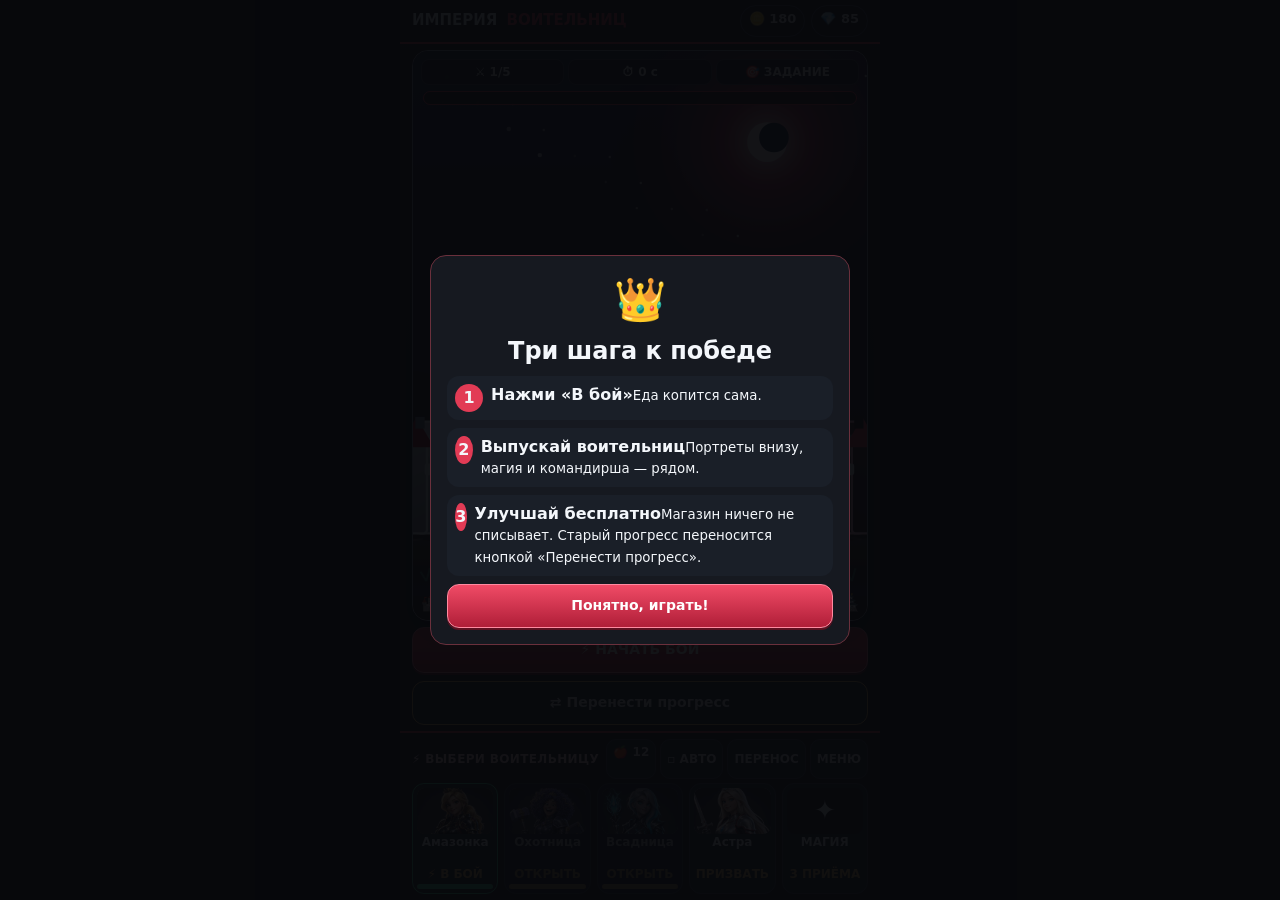
==== commit 7f0d8b3e: "v17.2: ширина интерфейса равна видимому экрану iPhone Safari больше не растягивает страницу по холст" ====
--- a/imperiya-voitel-nic/index.html
+++ b/imperiya-voitel-nic/index.html
@@ -16,7 +16,23 @@
   document.head.appendChild(base);
 })();
 </script>
-<meta name="viewport" content="width=device-width, initial-scale=1, viewport-fit=cover, maximum-scale=1">
+<meta name="viewport" content="width=device-width, initial-scale=1, viewport-fit=cover">
+<script>
+(function(){
+  function lockWidth(){
+    var vv=window.visualViewport, list=[window.innerWidth, document.documentElement.clientWidth, vv&&vv.width], nums=[], i, n, w;
+    for(i=0;i<list.length;i++){ n=Number(list[i]); if(n>0) nums.push(n); }
+    w=nums.length?Math.min.apply(null, nums):390;
+    document.documentElement.style.setProperty("--vvw", Math.round(w)+"px");
+  }
+  lockWidth();
+  window.addEventListener("resize", lockWidth);
+  if(window.visualViewport){
+    window.visualViewport.addEventListener("resize", lockWidth);
+    window.visualViewport.addEventListener("scroll", lockWidth);
+  }
+})();
+</script>
 <meta name="theme-color" content="#0C0E12">
 <meta name="apple-mobile-web-app-capable" content="yes">
 <meta name="mobile-web-app-capable" content="yes">
@@ -26,14 +42,14 @@
 <link rel="manifest" href="manifest.webmanifest">
 <link rel="icon" href="icon.svg" type="image/svg+xml">
 <link rel="apple-touch-icon" href="icon.svg">
-<link rel="stylesheet" href="rock-v17.css?v=17.1">
+<link rel="stylesheet" href="rock-v17.css?v=17.2">
 <title>Империя воительниц</title>
 </head>
 <body>
 <div id="app">
 <header id="gameHeader">
   <div>
-    <div class="eyebrow">CROWN QUEST · V17.1</div>
+    <div class="eyebrow">CROWN QUEST · V17.2</div>
     <h1>ИМПЕРИЯ <span>ВОИТЕЛЬНИЦ</span></h1>
   </div>
   <div class="wallet"><div>🪙 <b id="gold">180</b></div><div>💎 <b id="gems">85</b></div></div>
@@ -67,10 +83,10 @@
 <div id="modal" hidden></div>
 <div id="toast"></div>
 <input id="savefile" type="file" accept=".json,application/json,text/plain" hidden>
-<script src="art.js?v=17.1" defer></script>
-<script src="storybook.js?v=17.1" defer></script>
-<script src="audio-v8.js?v=17.1" defer></script>
-<script src="battle-v9.js?v=17.1" defer></script>
-<script src="app.js?v=17.1" defer></script>
+<script src="art.js?v=17.2" defer></script>
+<script src="storybook.js?v=17.2" defer></script>
+<script src="audio-v8.js?v=17.2" defer></script>
+<script src="battle-v9.js?v=17.2" defer></script>
+<script src="app.js?v=17.2" defer></script>
 </body>
 </html>
--- a/imperiya-voitel-nic/rock-v17.css
+++ b/imperiya-voitel-nic/rock-v17.css
@@ -1,4 +1,4 @@
-/* Crown Quest v17.1 — graphite, silver, lacquer red. One-screen iPhone battle. */
+/* Crown Quest v17.2 — width locked to the visible iPhone viewport. */
 :root{
   --bg:#0C0E12;--bg2:#14181F;--panel:#1A1F28;--panel2:#222833;
   --line:#3A4454;--silver:#E6EBF2;--muted:#B7C0CC;
@@ -16,20 +16,21 @@
   color-scheme:dark;
 }
 *{box-sizing:border-box}
-html,body{margin:0;padding:0;background:#07080B;color:var(--text);max-width:100%}
-html{
+html,body{
+  margin:0;padding:0;background:#07080B;color:var(--text);
+  width:min(var(--vvw, 100%), 100%);max-width:100%;overflow-x:hidden;
   -webkit-text-size-adjust:100%;text-size-adjust:100%;
-  height:var(--vvh, 100dvh);overflow:hidden;
-}
+}
+html{height:var(--vvh, 100dvh);overflow-x:hidden}
 body{
-  height:var(--vvh, 100dvh);overflow:hidden;
+  height:var(--vvh, 100dvh);overflow-x:hidden;
   font:16px/1.35 "Segoe UI",system-ui,sans-serif;-webkit-font-smoothing:antialiased;
 }
 button,input,textarea{font:inherit;color:inherit}
 button{cursor:pointer;border:0;background:none;-webkit-tap-highlight-color:transparent;touch-action:manipulation}
 button:disabled{cursor:default}
 #app{
-  width:100%;max-width:480px;margin:0 auto;
+  width:min(var(--vvw, 100%), 480px);max-width:min(var(--vvw, 100%), 480px);margin:0 auto;
   padding-top:var(--safe-t);
   padding-bottom:16px;
   overflow-x:clip;overflow-y:auto;overscroll-behavior:contain;
@@ -52,7 +53,7 @@
 .eyebrow{font-size:11px;font-weight:800;letter-spacing:.06em;color:var(--gold);white-space:nowrap;overflow:hidden;text-overflow:ellipsis}
 h1{margin:0;font-size:clamp(15px, 4.4vw, 22px);line-height:1.05;font-weight:900;letter-spacing:.01em;white-space:nowrap;overflow:hidden;text-overflow:ellipsis}
 h1 span{color:var(--red);margin-left:4px}
-.wallet{display:flex;gap:6px;flex:none;min-width:max-content}
+.wallet{display:flex;gap:6px;flex:none}
 .wallet div{
   min-height:32px;padding:4px 8px;border-radius:999px;
   background:#0E1116;border:1px solid var(--line);
@@ -117,7 +118,7 @@
   position:relative;margin:0 auto;border:1px solid #8E98A8;border-radius:16px;overflow:hidden;
   background:#10131A;box-shadow:0 8px 24px #0008;
 }
-.battleframe canvas{display:block;width:100%;height:auto}
+.battleframe canvas{display:block;width:100%;max-width:100%;min-width:0;height:auto}
 .topchip{position:absolute;z-index:2;top:8px;left:8px;right:8px;display:flex;gap:4px}
 .topchip span{
   flex:1;min-height:26px;padding:4px 6px;border-radius:8px;text-align:center;
@@ -144,8 +145,8 @@
 .transfer-launch{
   margin-top:0;background:#1A1F28;color:var(--silver);border:1px solid #E2B15C;
 }
-.battletools{display:grid;grid-template-columns:repeat(4,minmax(0,1fr));gap:6px}
-.battletools .chip{min-height:44px;padding:6px 2px;font-size:13px}
+.battletools{display:grid;grid-template-columns:repeat(4,minmax(0,1fr));gap:6px;width:100%;min-width:0}
+.battletools .chip{min-height:44px;min-width:0;max-width:100%;padding:6px 2px;font-size:13px;overflow:hidden;text-overflow:ellipsis;white-space:nowrap}
 .chip.tactic.assault{border-color:var(--red);color:#FFD0D8}
 .chip.tactic.guard{border-color:var(--mint);color:#D9FFF0}
 .sectionname{display:flex;justify-content:space-between;align-items:baseline;gap:8px;margin:12px var(--gutter) 6px;min-width:0}
@@ -290,8 +291,9 @@
 .dungeon-visual{position:relative;font-size:64px;width:90px;text-align:center}
 .dungeon-intro h3{margin:4px 0;font-size:24px}
 nav{
-  position:fixed;z-index:20;left:0;right:0;bottom:var(--vv-bottom);transform:none;
-  width:min(100%,480px);margin-inline:auto;display:grid;grid-template-columns:repeat(5,minmax(0,1fr));
+  position:fixed;z-index:20;right:auto;bottom:var(--vv-bottom);transform:none;
+  left:max(0px, calc((min(var(--vvw, 100%), 100%) - min(var(--vvw, 100%), 480px)) / 2));
+  width:min(var(--vvw, 100%), 480px);max-width:100%;margin:0;display:grid;grid-template-columns:repeat(5,minmax(0,1fr));
   padding-bottom:var(--safe-b);background:#10131AEE;border-top:1px solid #3A2430;
   backdrop-filter:blur(10px);
 }
@@ -331,8 +333,9 @@
 .rock-menu-links{display:grid;grid-template-columns:1fr 1fr;gap:8px;margin-top:8px}
 .rock-menu-links button{min-height:56px;border-radius:12px;border:1px solid var(--line);background:#1A1F28;font-weight:800}
 #toast{
-  position:fixed;z-index:70;left:50%;right:auto;width:max-content;
-  max-width:calc(min(100%, 480px) - 24px);
+  position:fixed;z-index:70;left:50%;right:auto;
+  width:min(456px, calc(min(var(--vvw, 100%), 480px) - 24px));
+  max-width:calc(min(var(--vvw, 100%), 100%) - 24px);
   bottom:calc(var(--toast-gap) + var(--vv-bottom));
   transform:translate(-50%,8px);opacity:0;pointer-events:none;
   padding:10px 14px;border-radius:16px;background:#E23B55;color:#fff;font-weight:800;font-size:14px;
@@ -352,15 +355,15 @@
 /* Summon dock */
 .rock-dock-heading{display:flex;flex-wrap:wrap;align-items:center;justify-content:space-between;gap:4px 6px;min-height:40px;min-width:0}
 .rock-dock-heading>strong{flex:1 1 108px;min-width:0;overflow:hidden;text-overflow:ellipsis;white-space:nowrap;font-size:12px;letter-spacing:.03em;color:#FFD5DE}
-.rock-dock-meta{display:flex;align-items:center;justify-content:flex-end;gap:4px;flex:1 1 auto;min-width:0}
+.rock-dock-meta{display:flex;align-items:center;justify-content:flex-end;gap:4px;flex:0 1 auto;min-width:0;max-width:100%}
 .rock-dock-meta>span,.rock-dock-meta button{
-  min-height:40px;min-width:0;padding:4px 6px;border-radius:10px;border:1px solid var(--line);
+  min-height:40px;min-width:0;max-width:100%;padding:4px 6px;border-radius:10px;border:1px solid var(--line);
   background:#1A1F28;color:var(--silver);font-size:clamp(10px, 2.7vw, 12px);font-weight:800;
-  white-space:nowrap;
-}
-.rock-dock-grid{display:grid;grid-template-columns:repeat(5,minmax(0,1fr));gap:6px}
+  white-space:nowrap;overflow:hidden;text-overflow:ellipsis;flex:0 1 auto;
+}
+.rock-dock-grid{display:grid;grid-template-columns:repeat(5,minmax(0,1fr));gap:6px;width:100%;min-width:0}
 .quick-button{
-  min-height:96px;padding:4px;border-radius:12px;border:1px solid var(--line);
+  min-height:96px;min-width:0;max-width:100%;overflow:hidden;padding:4px;border-radius:12px;border:1px solid var(--line);
   background:#1A1F28;color:var(--text);display:flex;flex-direction:column;align-items:center;gap:2px;
 }
 .quick-portrait{width:100%;height:46px;overflow:hidden;border-radius:8px;background:#10141C}
@@ -378,14 +381,21 @@
 
 /* One-screen battle. Height follows the visible viewport, with 100dvh until JS runs. */
 html:has(body.game-cockpit),body.game-cockpit{
-  width:100%;height:var(--vvh, 100dvh);margin:0;overflow:hidden;overscroll-behavior:none;
-}
-body.game-cockpit{position:fixed;top:var(--vv-top);left:0;right:0;bottom:auto;height:var(--vvh, 100dvh);touch-action:manipulation}
+  width:min(var(--vvw, 100%), 100%);max-width:100%;
+  height:var(--vvh, 100dvh);margin:0;overflow:hidden;overscroll-behavior:none;
+}
+body.game-cockpit{
+  position:fixed;top:var(--vv-top);left:0;right:auto;bottom:auto;
+  width:min(var(--vvw, 100%), 100%);max-width:100%;
+  height:var(--vvh, 100dvh);touch-action:manipulation;
+}
 #app.combat-cockpit{
-  position:fixed;z-index:1;top:var(--vv-top);left:0;right:0;transform:none;
+  position:fixed;z-index:1;top:var(--vv-top);right:auto;transform:none;
+  left:max(0px, calc((min(var(--vvw, 100%), 100%) - min(var(--vvw, 100%), 480px)) / 2));
   display:grid;grid-template-rows:auto minmax(0,1fr) auto;
-  width:min(100%,480px);height:var(--vvh, 100dvh);max-height:var(--vvh, 100dvh);
-  margin-inline:auto;overflow:hidden;padding:var(--safe-t) 0 0;
+  width:min(var(--vvw, 100%), 480px);max-width:100%;
+  height:var(--vvh, 100dvh);max-height:var(--vvh, 100dvh);
+  margin:0;overflow:hidden;padding:var(--safe-t) 0 0;
 }
 #app.combat-cockpit .champ,
 #app.combat-cockpit #audioDock,
@@ -415,7 +425,7 @@
   flex:1 1 auto;width:100%;height:auto;min-height:0;
   max-width:none;max-height:none;margin:0;
 }
-#app.combat-cockpit .battleframe canvas{width:100%;height:100%}
+#app.combat-cockpit .battleframe canvas{width:100%;max-width:100%;min-width:0;height:100%}
 #app.combat-cockpit #fightaction{width:100%;max-width:none;margin:0;padding:0;flex:none}
 #app.combat-cockpit #fightaction .go{min-height:46px;height:46px;margin:0}
 #app.combat-cockpit .transfer-launch{min-height:44px;height:44px}
@@ -465,7 +475,13 @@
 .spell,.unit,.tile,.herocard,.deckslot,.stat-grid>div,.quick-button,.featurebuttons button,.settings-grid button,.grid2>*,.herogrid>*{
   min-width:0;
 }
-#toast{width:min(456px, calc(100% - 24px))}
+#toast{width:min(456px, calc(min(var(--vvw, 100%), 480px) - 24px))}
+/* Nothing inside the app may force the page wider than the visible viewport.
+   WebKit otherwise treats the canvas width attribute and 512px heroine
+   images as a minimum and, with a locked scale, clips the right edge. */
+#app,#app *{min-width:0}
+img,canvas,svg,video{max-width:100%;min-width:0}
+#app .go,#app .transfer-launch,#app .chip{max-width:100%}
 .spell small{overflow:hidden;text-overflow:ellipsis;white-space:nowrap;max-width:100%}
 .unit strong{overflow:hidden;text-overflow:ellipsis;white-space:nowrap}
 @media(prefers-reduced-motion:reduce){
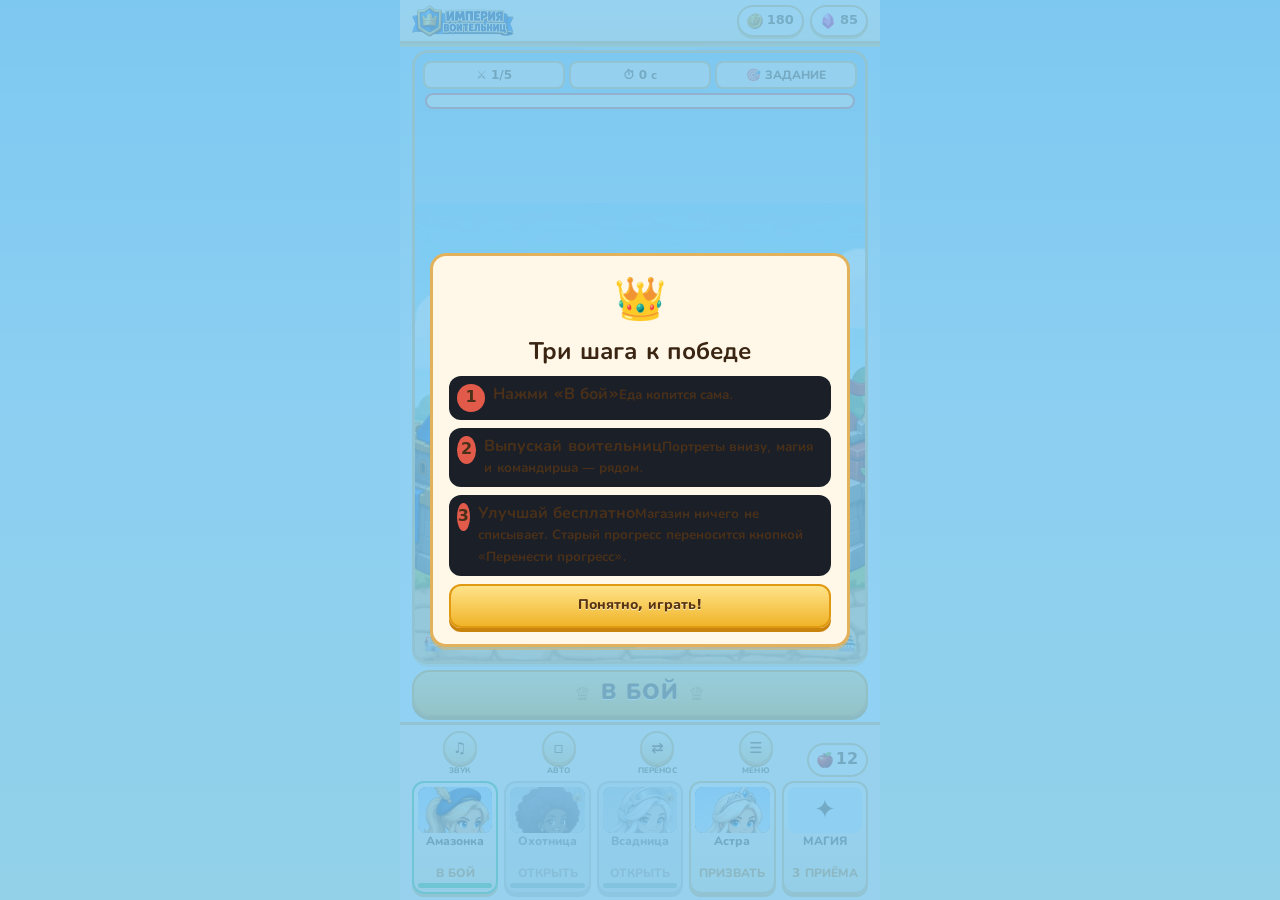
==== commit e61bb9f7: "v18: светлый мультяшный стиль как у Clash Royale Солнечное поле, маленькие chibi-героини и гоблины, " ====
--- a/imperiya-voitel-nic/index.html
+++ b/imperiya-voitel-nic/index.html
@@ -33,26 +33,27 @@
   }
 })();
 </script>
-<meta name="theme-color" content="#0C0E12">
+<meta name="theme-color" content="#7EC8F0">
 <meta name="apple-mobile-web-app-capable" content="yes">
 <meta name="mobile-web-app-capable" content="yes">
 <meta name="apple-mobile-web-app-status-bar-style" content="black-translucent">
 <meta name="apple-mobile-web-app-title" content="Воительницы">
-<meta name="description" content="Офлайн-рок-стратегия для iPhone: 18 героинь в лаковых доспехах, бесплатный магазин, бой на одном экране">
+<meta name="description" content="Офлайн-стратегия для iPhone: 18 мультяшных героинь, бесплатный магазин и бой на одном экране">
 <link rel="manifest" href="manifest.webmanifest">
-<link rel="icon" href="icon.svg" type="image/svg+xml">
-<link rel="apple-touch-icon" href="icon.svg">
-<link rel="stylesheet" href="rock-v17.css?v=17.2">
+<link rel="icon" href="icon-180.png" type="image/png">
+<link rel="apple-touch-icon" href="icon-180.png">
+<link rel="stylesheet" href="rock-v17.css?v=18">
+<link rel="stylesheet" href="cartoon-v18.css?v=18">
 <title>Империя воительниц</title>
 </head>
 <body>
 <div id="app">
 <header id="gameHeader">
-  <div>
-    <div class="eyebrow">CROWN QUEST · V17.2</div>
-    <h1>ИМПЕРИЯ <span>ВОИТЕЛЬНИЦ</span></h1>
+  <img class="brand-logo" src="art18/ui/webp/logo.webp" alt="Империя воительниц">
+  <div class="wallet">
+    <div class="pill"><img src="art18/ui/webp/coin.webp" alt=""> <b id="gold">180</b></div>
+    <div class="pill"><img src="art18/ui/webp/gem.webp" alt=""> <b id="gems">85</b></div>
   </div>
-  <div class="wallet"><div>🪙 <b id="gold">180</b></div><div>💎 <b id="gems">85</b></div></div>
 </header>
 <div class="champ" id="champ"></div>
 <div id="audioDock" class="audio-dock" aria-label="Звуковая панель"></div>
@@ -83,10 +84,10 @@
 <div id="modal" hidden></div>
 <div id="toast"></div>
 <input id="savefile" type="file" accept=".json,application/json,text/plain" hidden>
-<script src="art.js?v=17.2" defer></script>
-<script src="storybook.js?v=17.2" defer></script>
-<script src="audio-v8.js?v=17.2" defer></script>
-<script src="battle-v9.js?v=17.2" defer></script>
-<script src="app.js?v=17.2" defer></script>
+<script src="art.js?v=18" defer></script>
+<script src="storybook.js?v=18" defer></script>
+<script src="audio-v8.js?v=18" defer></script>
+<script src="battle-v9.js?v=18" defer></script>
+<script src="app.js?v=18" defer></script>
 </body>
 </html>
--- a/imperiya-voitel-nic/cartoon-v18.css
+++ b/imperiya-voitel-nic/cartoon-v18.css
@@ -0,0 +1,145 @@
+/* Crown Quest v18 — ivory, royal blue, warm gold. Layout stays in rock-v17.css. */
+@font-face{
+  font-family:Nunito;font-style:normal;font-weight:700;font-display:swap;
+  src:url("fonts/nunito-cyr-700.woff2") format("woff2");
+  unicode-range:U+0400-04FF,U+0301,U+0000-00FF;
+}
+@font-face{
+  font-family:Nunito;font-style:normal;font-weight:800;font-display:swap;
+  src:url("fonts/nunito-cyr-800.woff2") format("woff2");
+  unicode-range:U+0400-04FF,U+0301,U+0000-00FF;
+}
+@font-face{
+  font-family:Nunito;font-style:normal;font-weight:900;font-display:swap;
+  src:url("fonts/nunito-cyr-900.woff2") format("woff2");
+  unicode-range:U+0400-04FF,U+0301,U+0000-00FF;
+}
+:root{
+  --bg:#8FD4F8;--bg2:#E7F6FF;--panel:#FFF8E8;--panel2:#FFFDF6;
+  --line:#E2B15C;--silver:#FFF8E8;--muted:#8A6840;
+  --red:#E25B4A;--red-deep:#C43B4A;--gold:#F0C14A;--mint:#3CB86A;
+  --text:#4A3018;--blue:#2E6BD6;
+}
+html,body{
+  background:linear-gradient(180deg,#7EC8F5 0%,#C5EBFC 42%,#E7F6C8 100%);
+  color:var(--text);
+  font-family:Nunito,"Segoe UI",system-ui,sans-serif;
+}
+#app{
+  background:
+    radial-gradient(ellipse 80% 32% at 50% -8%,#fff 0%,transparent 55%),
+    linear-gradient(180deg,#8FD4F8,#D7F1FF 38%,#EAF7FF);
+  color:var(--text);
+}
+header{
+  background:linear-gradient(180deg,#FFFDF8,#FFF3D4);
+  border-bottom:3px solid #E2B15C;
+  box-shadow:0 3px 0 #E8C97A;
+}
+.brand-logo{height:36px;width:auto;max-width:58%;object-fit:contain;object-position:left center;display:block}
+#app.combat-cockpit .brand-logo{height:32px}
+#app.very-short .brand-logo{height:26px}
+.wallet div,.pill{
+  background:#FFFDF8;border:2px solid #E2B15C;color:#5A3A16;
+  box-shadow:0 2px 0 #E8C97A;display:flex;align-items:center;gap:4px;
+}
+.wallet img{width:16px;height:16px;object-fit:contain;flex:none}
+.champ,#audioDock,.mentor,.row,.tile,.herocard,.market-card,.missions-board,
+.free-shop-ribbon,.free-shop-banner,.free-starter,.daily-reward,.transfer-strip,
+.modalbox,.hero-status,.battleframe,.queen-feature,.dungeon-intro,.deckslot{
+  background:#FFF8E8;color:var(--text);border-color:#E2B15C;
+  box-shadow:0 3px 0 rgba(226,177,92,.45);
+}
+.battleframe{border:3px solid #E2B15C;background:#B7E4FA}
+.champtext small,.mentor-copy p,.hint,.micro,.audio-label small,.herocard small,.market-desc small{color:var(--muted)}
+.champtext label,.mentor-copy small,.eyebrow{color:#C47A12}
+h1,h2,h3,.champtext strong,.herocard strong,.queen-feature-copy h3{color:#3A2412}
+.go,.free-action,.gold-fight,.mentor-action,.daily-reward button,.free-starter button,
+.queen-feature-actions button:first-child,.market-card button{
+  background:linear-gradient(180deg,#FFE38A,#F0B429);
+  color:#5A3410;border:2px solid #E09A12;
+  box-shadow:0 4px 0 #C9840E;text-shadow:0 1px 0 #FFF6D0;
+}
+.gold-fight{
+  min-height:52px;height:52px;font-size:22px;font-weight:900;letter-spacing:.04em;
+  border-radius:18px;display:flex;align-items:center;justify-content:center;gap:10px;
+}
+.gold-fight span{color:#F2C14A;font-size:18px;text-shadow:0 1px 0 #8A5A10}
+#app.very-short .gold-fight{height:42px;min-height:42px;font-size:18px}
+.chip,.audio-toggle,.settings-grid button,.herocard button,.free-shop-links button,.shopfilters button{
+  background:#FFFDF8;color:#5A3A16;border:2px solid #E2B15C;
+}
+.shopfilters button.active{background:#2E6BD6;color:#fff;border-color:#1E4EA8}
+nav{
+  background:#FFF6E4F2;border-top:3px solid #E2B15C;
+}
+nav button{color:#8A6840}
+nav button.active,nav button.active span{color:#2E6BD6}
+#app.combat-cockpit #battleQuick.rock-dock{
+  background:#FFF6E4F5;border-top:3px solid #E2B15C;
+}
+.quick-button{
+  background:linear-gradient(180deg,#FFFDF8,#F8E7C0);
+  border:2px solid #E2B15C;color:#4A3018;
+  box-shadow:0 3px 0 #E0B15A;
+}
+.quick-name{color:#4A3018}
+.quick-price{color:#C47A12;display:flex;align-items:center;justify-content:center;gap:2px}
+.food-ico{width:12px;height:12px;object-fit:contain}
+.quick-portrait{background:#D7F0FB}
+.heroine-frame{background:#D7F0FB;box-shadow:inset 0 0 0 2px #F4D78A}
+.quick-button.locked{filter:saturate(.35) brightness(.92)}
+.quick-button{position:relative}
+.lock-badge{position:absolute;z-index:2;top:4px;right:4px;font-size:12px}
+.recruit-meter{background:#F3E2C0}
+.recruit-meter i{background:#3CB86A}
+.icon-row{
+  display:flex;align-items:flex-end;justify-content:space-between;gap:3px;min-width:0;width:100%;
+}
+.icon-row button{
+  flex:1 1 0;min-width:0;display:flex;flex-direction:column;align-items:center;gap:1px;
+  color:#6A4A22;font-weight:800;background:none;padding:0;
+}
+.icon-row button b{
+  width:34px;height:34px;border-radius:50%;display:grid;place-items:center;
+  background:linear-gradient(180deg,#FFF8E4,#F0D48A);
+  border:2px solid #E2B15C;box-shadow:0 2px 0 #C9922E;
+  font-size:15px;color:#5A3410;
+}
+.icon-row button small{
+  font-size:8px;font-weight:800;letter-spacing:.02em;max-width:100%;
+  overflow:hidden;text-overflow:ellipsis;white-space:nowrap;
+}
+.food-pill{
+  flex:0 0 auto;display:flex;align-items:center;gap:3px;
+  min-height:34px;padding:0 8px;border-radius:999px;
+  background:#FFFDF8;border:2px solid #E2B15C;color:#5A3410;font-weight:800;
+}
+.food-pill img{width:16px;height:16px}
+#app.very-short .icon-row button b{width:28px;height:28px;font-size:13px}
+#app.very-short .icon-row button small{font-size:7px}
+.topchip span{
+  background:#FFF8E8EE;border:2px solid #E2B15C;color:#5A3410;
+}
+.hpbar .track{background:#FFF8E8;border-color:#E2B15C}
+.hpbar .track i{background:linear-gradient(90deg,#7ED98A,#3CB86A)}
+.hpbar .track.enemy i{background:linear-gradient(90deg,#F0A0A0,#E25B4A)}
+.bossbar{background:#FFF8E8F2;border:2px solid #E25B4A;color:#5A3410}
+.battle-alert{background:#FFF8E8F2;color:#5A3410;border:2px solid #E2B15C}
+#toast{
+  width:max-content;max-width:min(220px,calc(var(--vvw,100%) - 36px));
+  border-radius:999px;background:#E25B4A;color:#fff;
+  box-shadow:0 4px 0 #C43B4A;font-size:13px;padding:8px 14px;
+}
+.modalbox{background:#FFF8E8;color:#4A3018;border:3px solid #E2B15C}
+.modalbox p{color:#8A6840}
+.bar{background:#F3E2C0;border-color:#E2B15C}
+.bar i{background:linear-gradient(90deg,#F0C14A,#FFE38A)}
+.free-shop-stamp{background:#E7F8EE;border-color:#3CB86A;color:#1E8A4A}
+.audio-toggle.on{border-color:#3CB86A;color:#1E8A4A}
+.transfer-strip,.transfer-launch{background:#FFF8E8;color:#5A3410;border:2px solid #E2B15C}
+.sectionname b,.sectionname h2,small{color:inherit}
+.herohead p{color:#8A6840}
+.hero-rank{background:#FFF3D2;border:2px solid #E2B15C;color:#5A3410}
+.hero-rank small,.hero-rank strong{color:#5A3410}
+#modal{background:#7EC8F0CC}
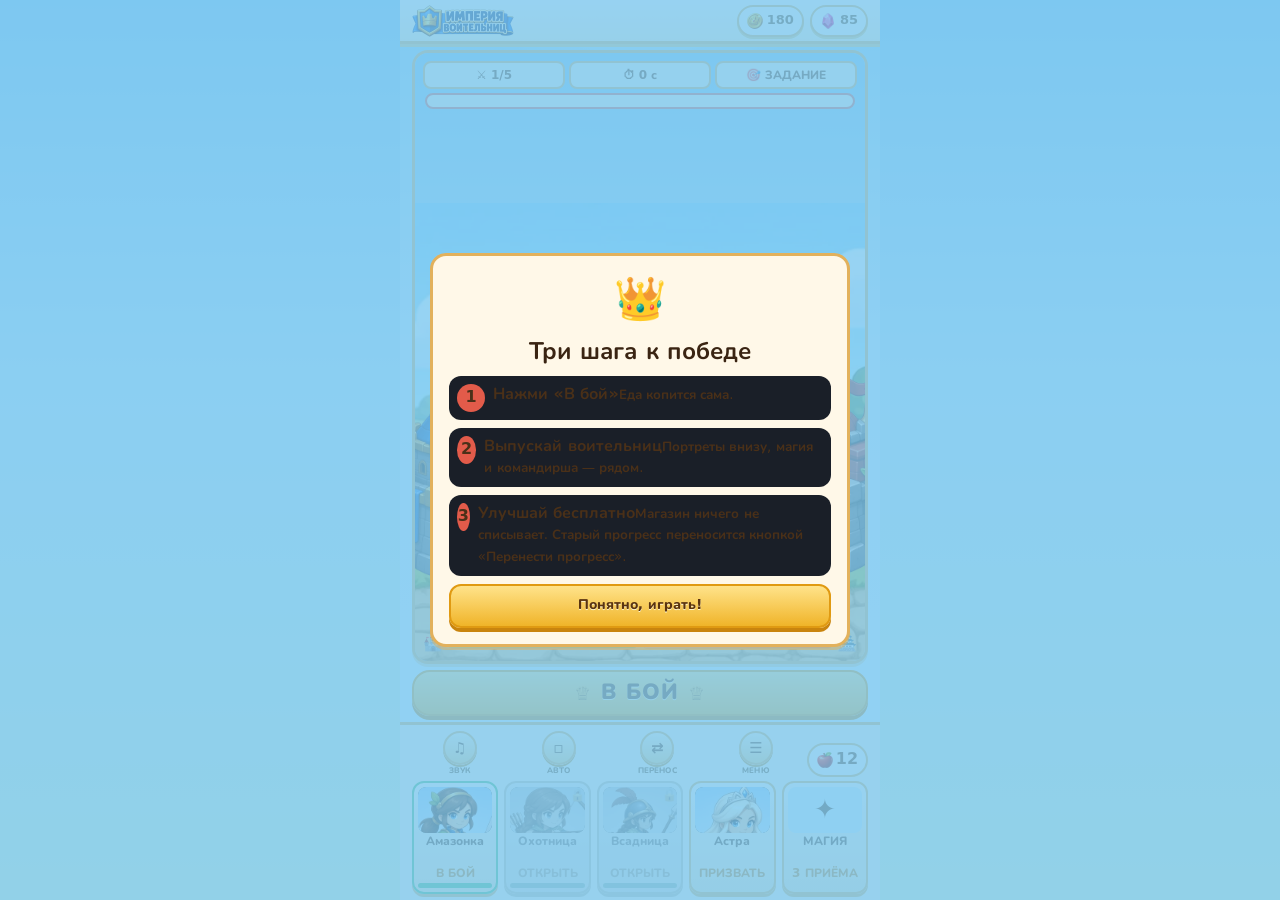
==== commit 7a0f0000: "v19: отряды эпохи совпадают с карточкой призыва Обычный боец рисуется спрайтом своей эпохи и типа, а" ====
--- a/imperiya-voitel-nic/index.html
+++ b/imperiya-voitel-nic/index.html
@@ -42,8 +42,8 @@
 <link rel="manifest" href="manifest.webmanifest">
 <link rel="icon" href="icon-180.png" type="image/png">
 <link rel="apple-touch-icon" href="icon-180.png">
-<link rel="stylesheet" href="rock-v17.css?v=18">
-<link rel="stylesheet" href="cartoon-v18.css?v=18">
+<link rel="stylesheet" href="rock-v17.css?v=19">
+<link rel="stylesheet" href="cartoon-v18.css?v=19">
 <title>Империя воительниц</title>
 </head>
 <body>
@@ -84,10 +84,10 @@
 <div id="modal" hidden></div>
 <div id="toast"></div>
 <input id="savefile" type="file" accept=".json,application/json,text/plain" hidden>
-<script src="art.js?v=18" defer></script>
-<script src="storybook.js?v=18" defer></script>
-<script src="audio-v8.js?v=18" defer></script>
-<script src="battle-v9.js?v=18" defer></script>
-<script src="app.js?v=18" defer></script>
+<script src="art.js?v=19" defer></script>
+<script src="storybook.js?v=19" defer></script>
+<script src="audio-v8.js?v=19" defer></script>
+<script src="battle-v9.js?v=19" defer></script>
+<script src="app.js?v=19" defer></script>
 </body>
 </html>
--- a/imperiya-voitel-nic/cartoon-v18.css
+++ b/imperiya-voitel-nic/cartoon-v18.css
@@ -140,6 +140,8 @@
 .transfer-strip,.transfer-launch{background:#FFF8E8;color:#5A3410;border:2px solid #E2B15C}
 .sectionname b,.sectionname h2,small{color:inherit}
 .herohead p{color:#8A6840}
+.tile .troop-ico{width:72px;height:72px;overflow:hidden;background:#D7F0FB;border-radius:12px}
+.tile .troop-ico .heroine-frame,.tile .troop-ico img{width:100%;height:100%;object-fit:cover}
 .hero-rank{background:#FFF3D2;border:2px solid #E2B15C;color:#5A3410}
 .hero-rank small,.hero-rank strong{color:#5A3410}
 #modal{background:#7EC8F0CC}
